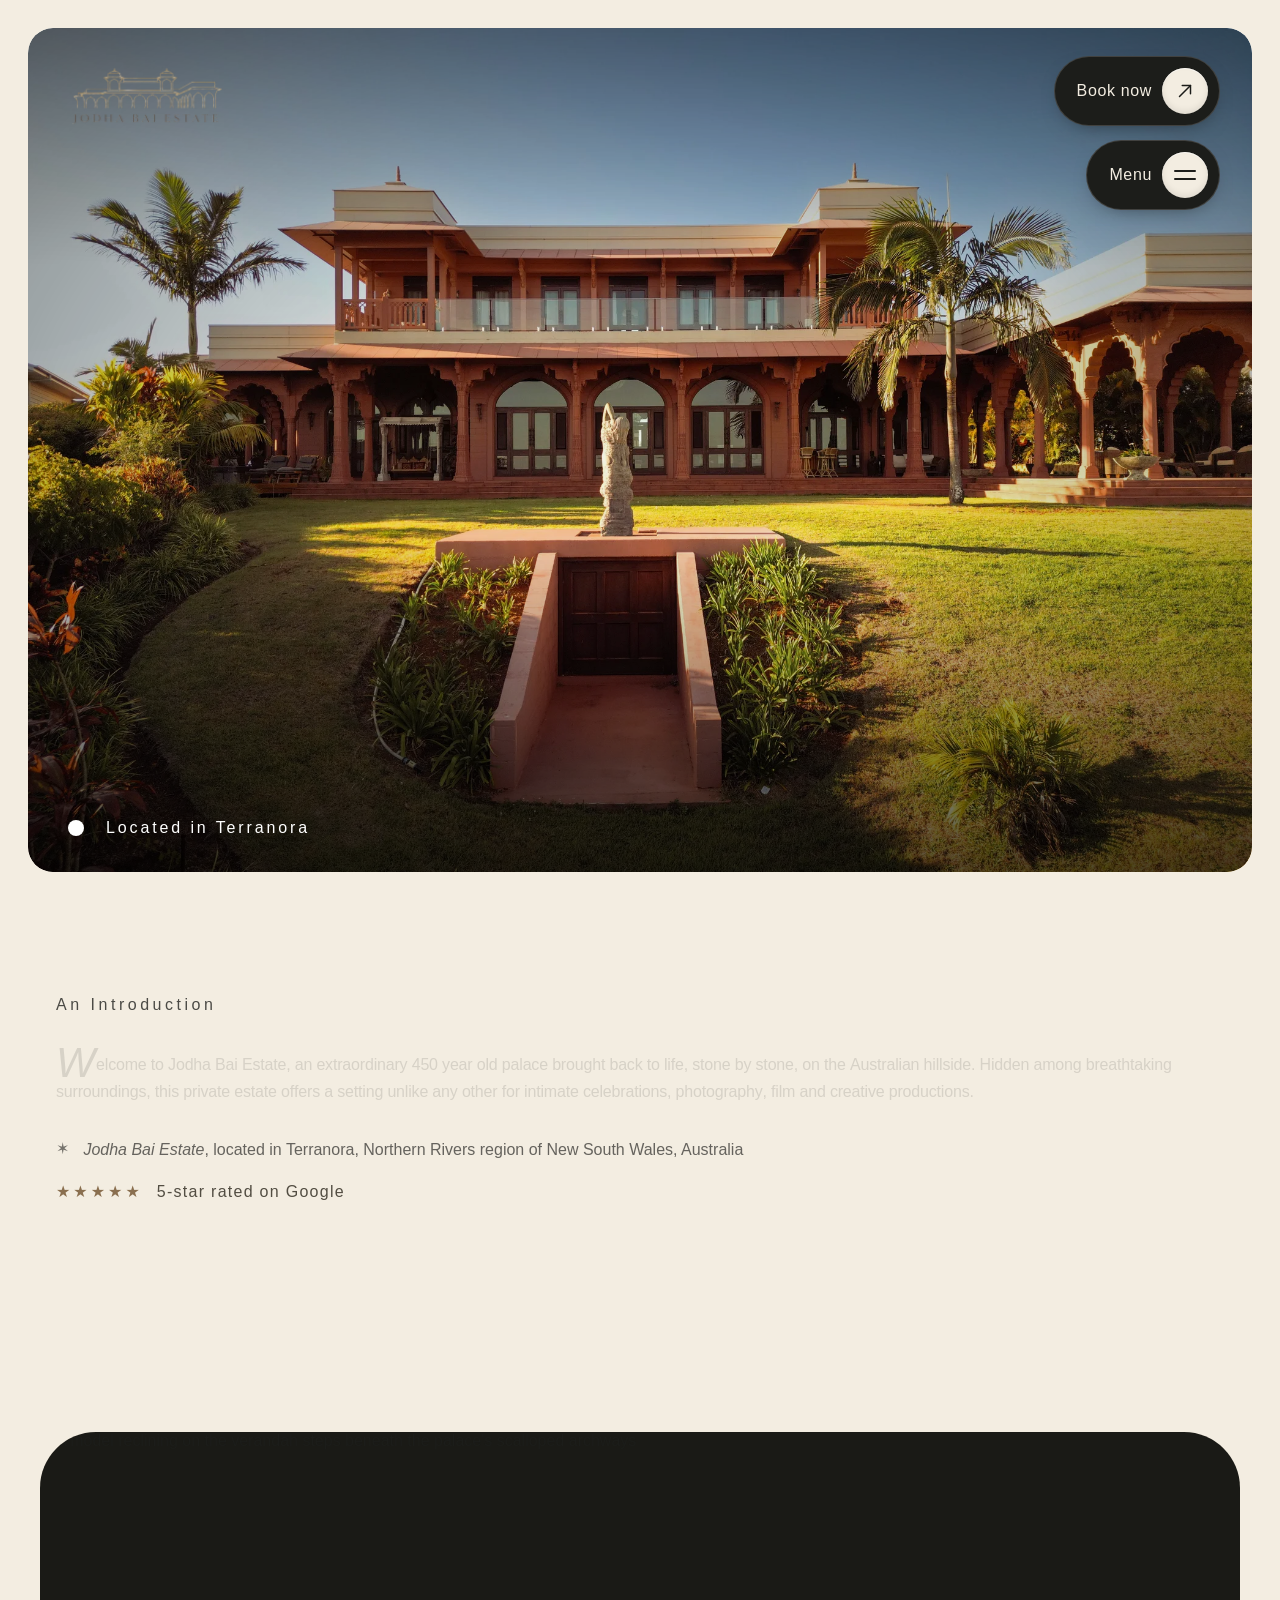
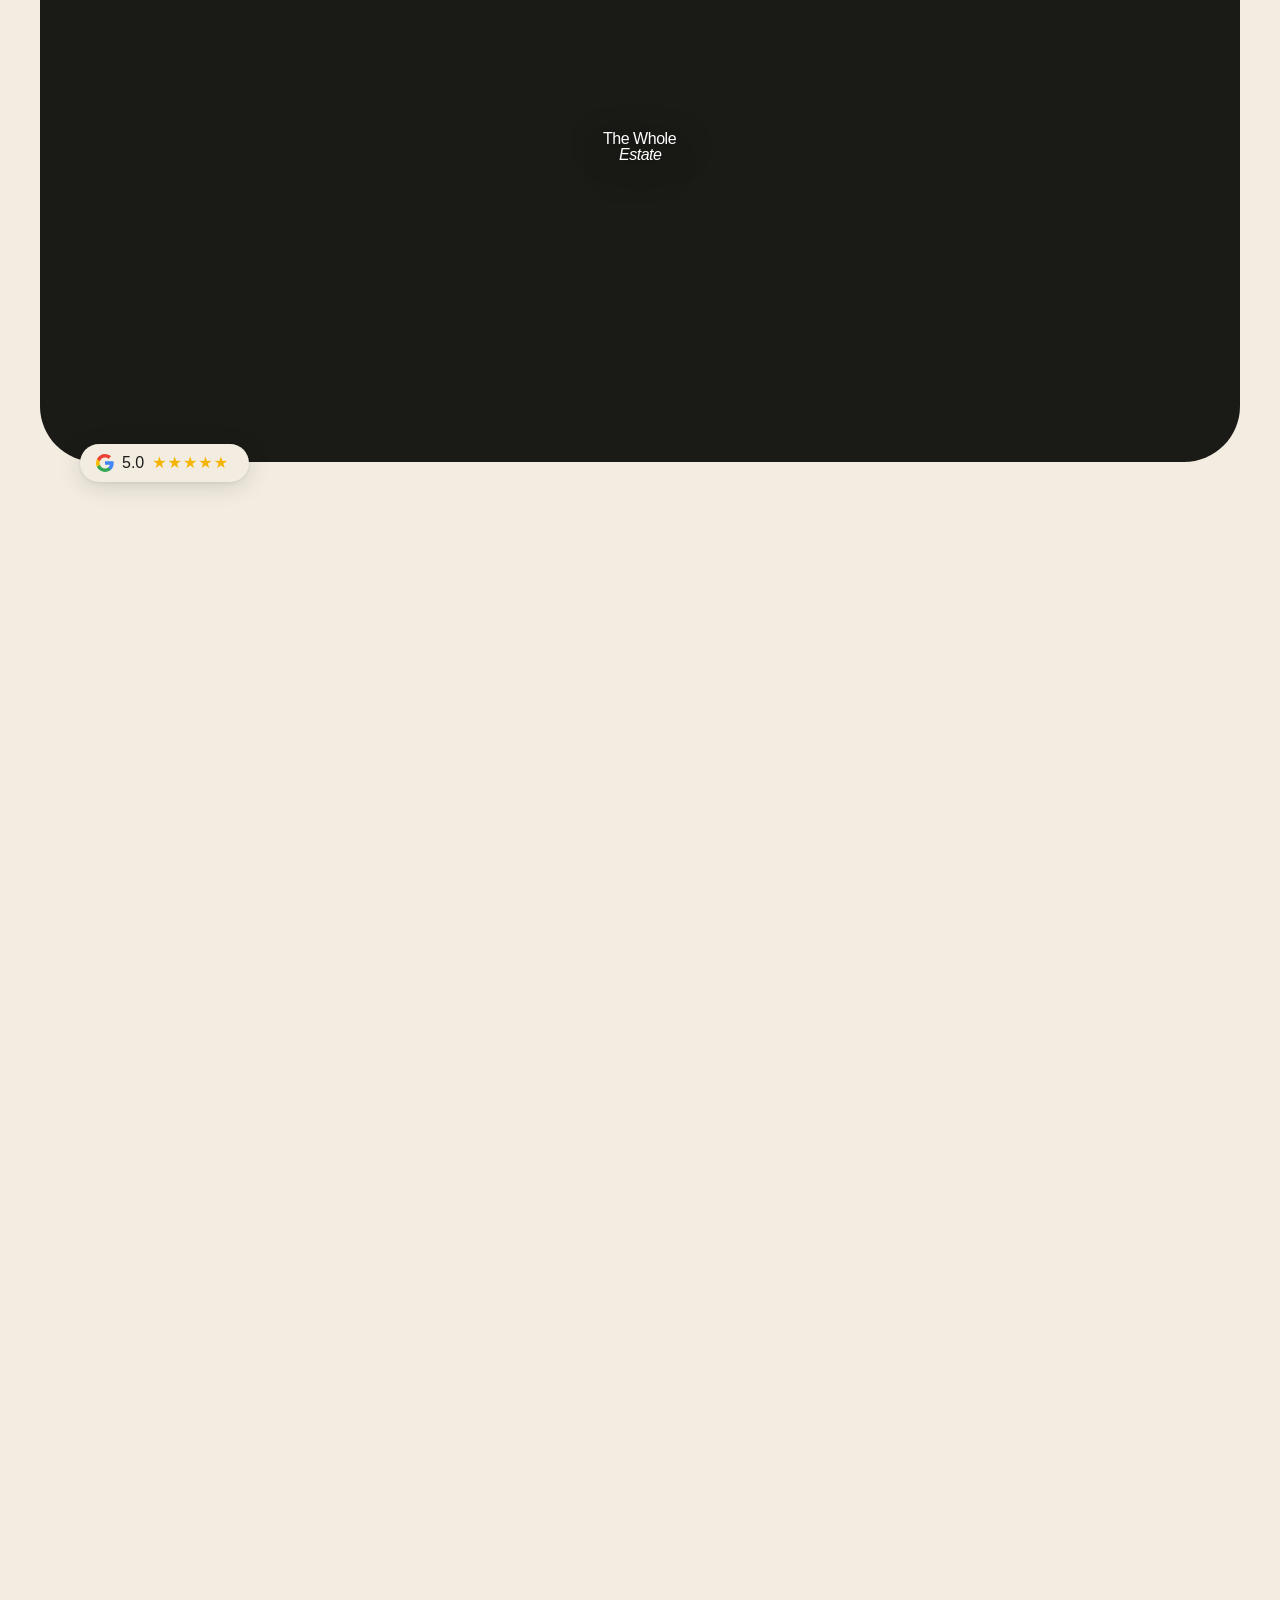
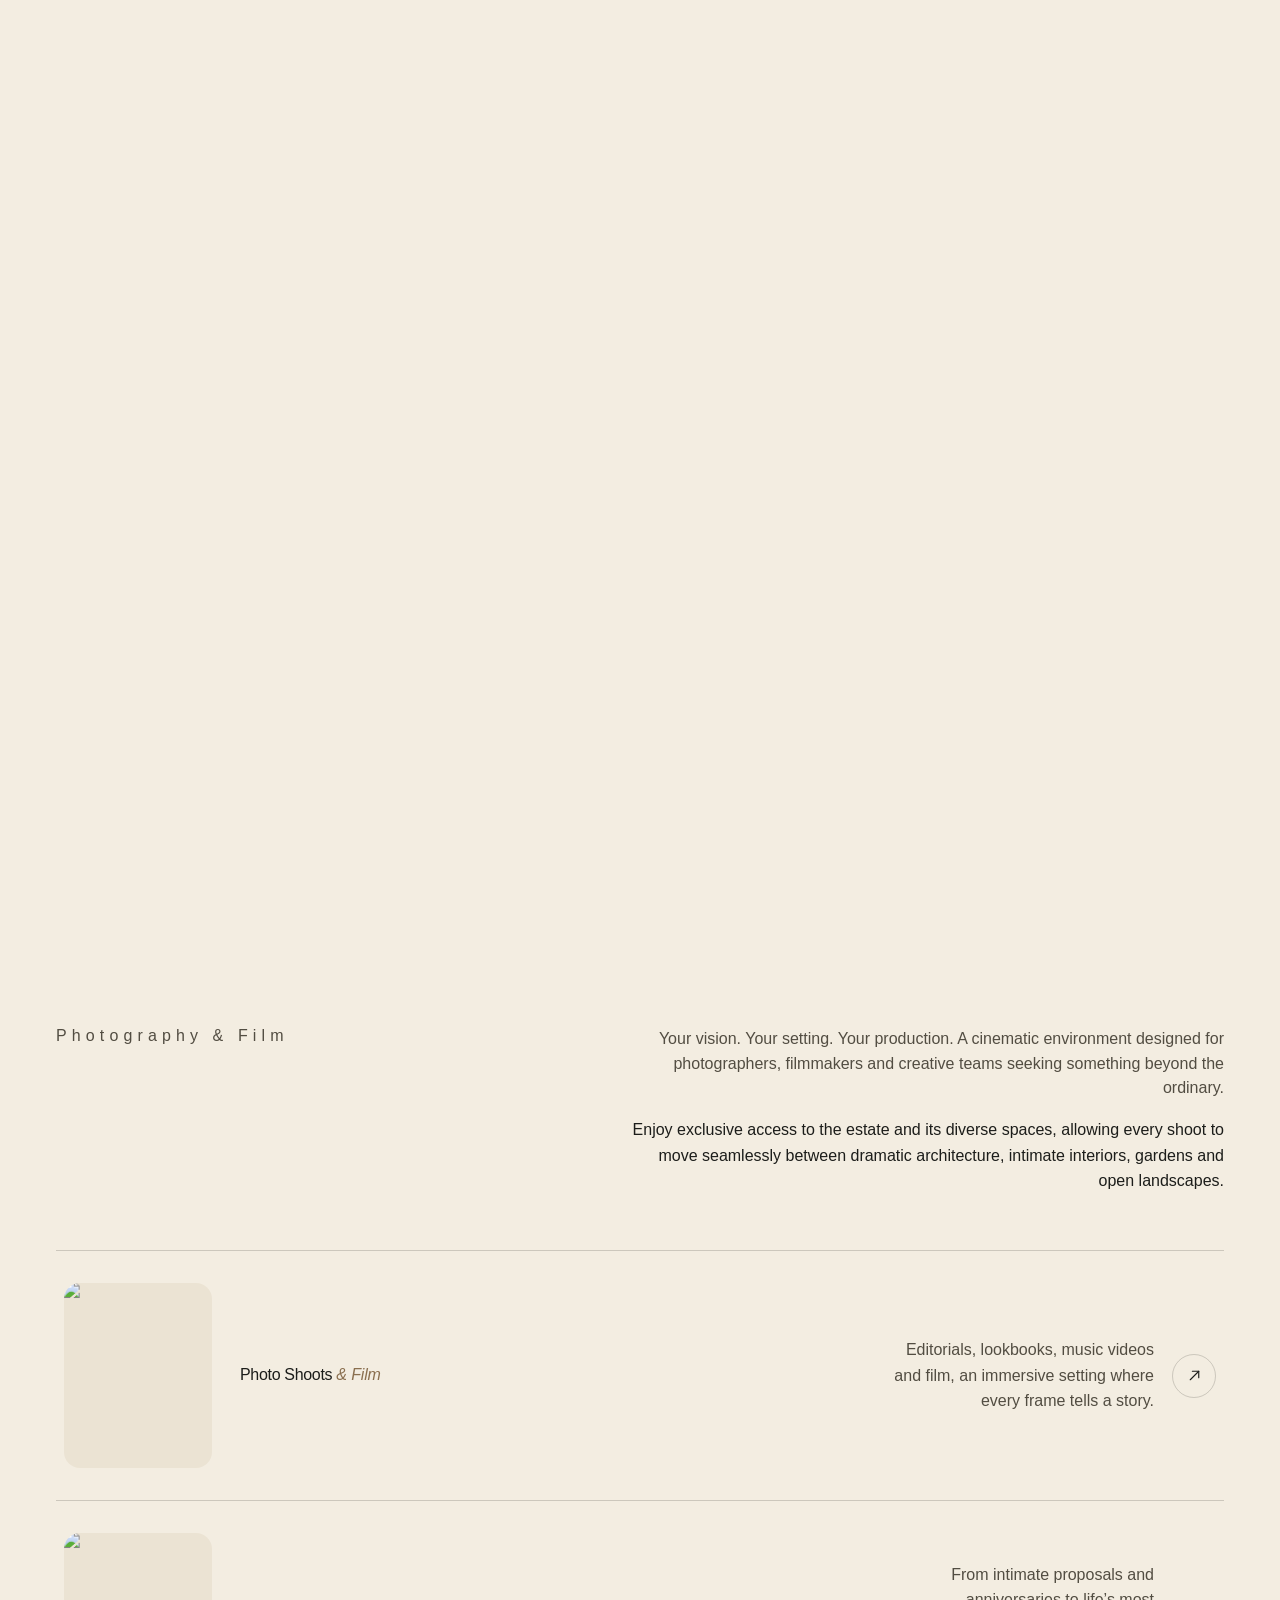
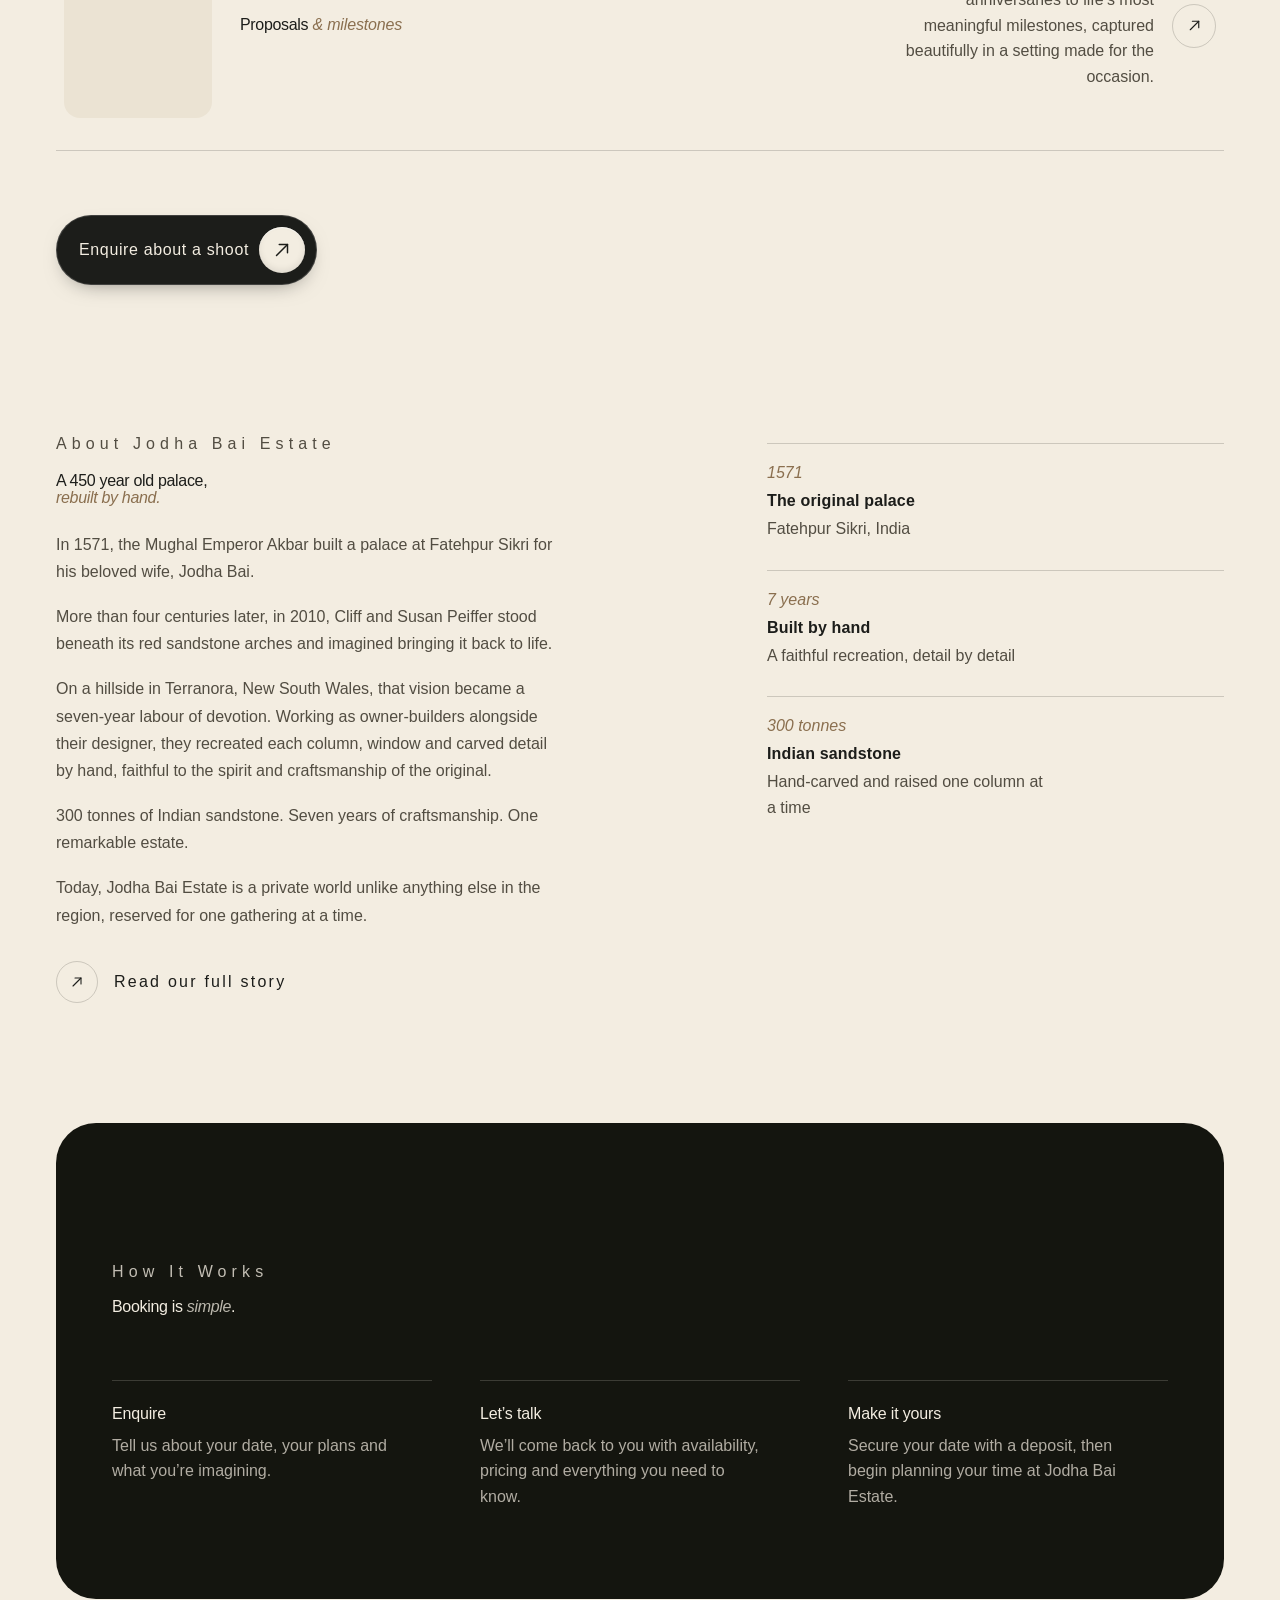
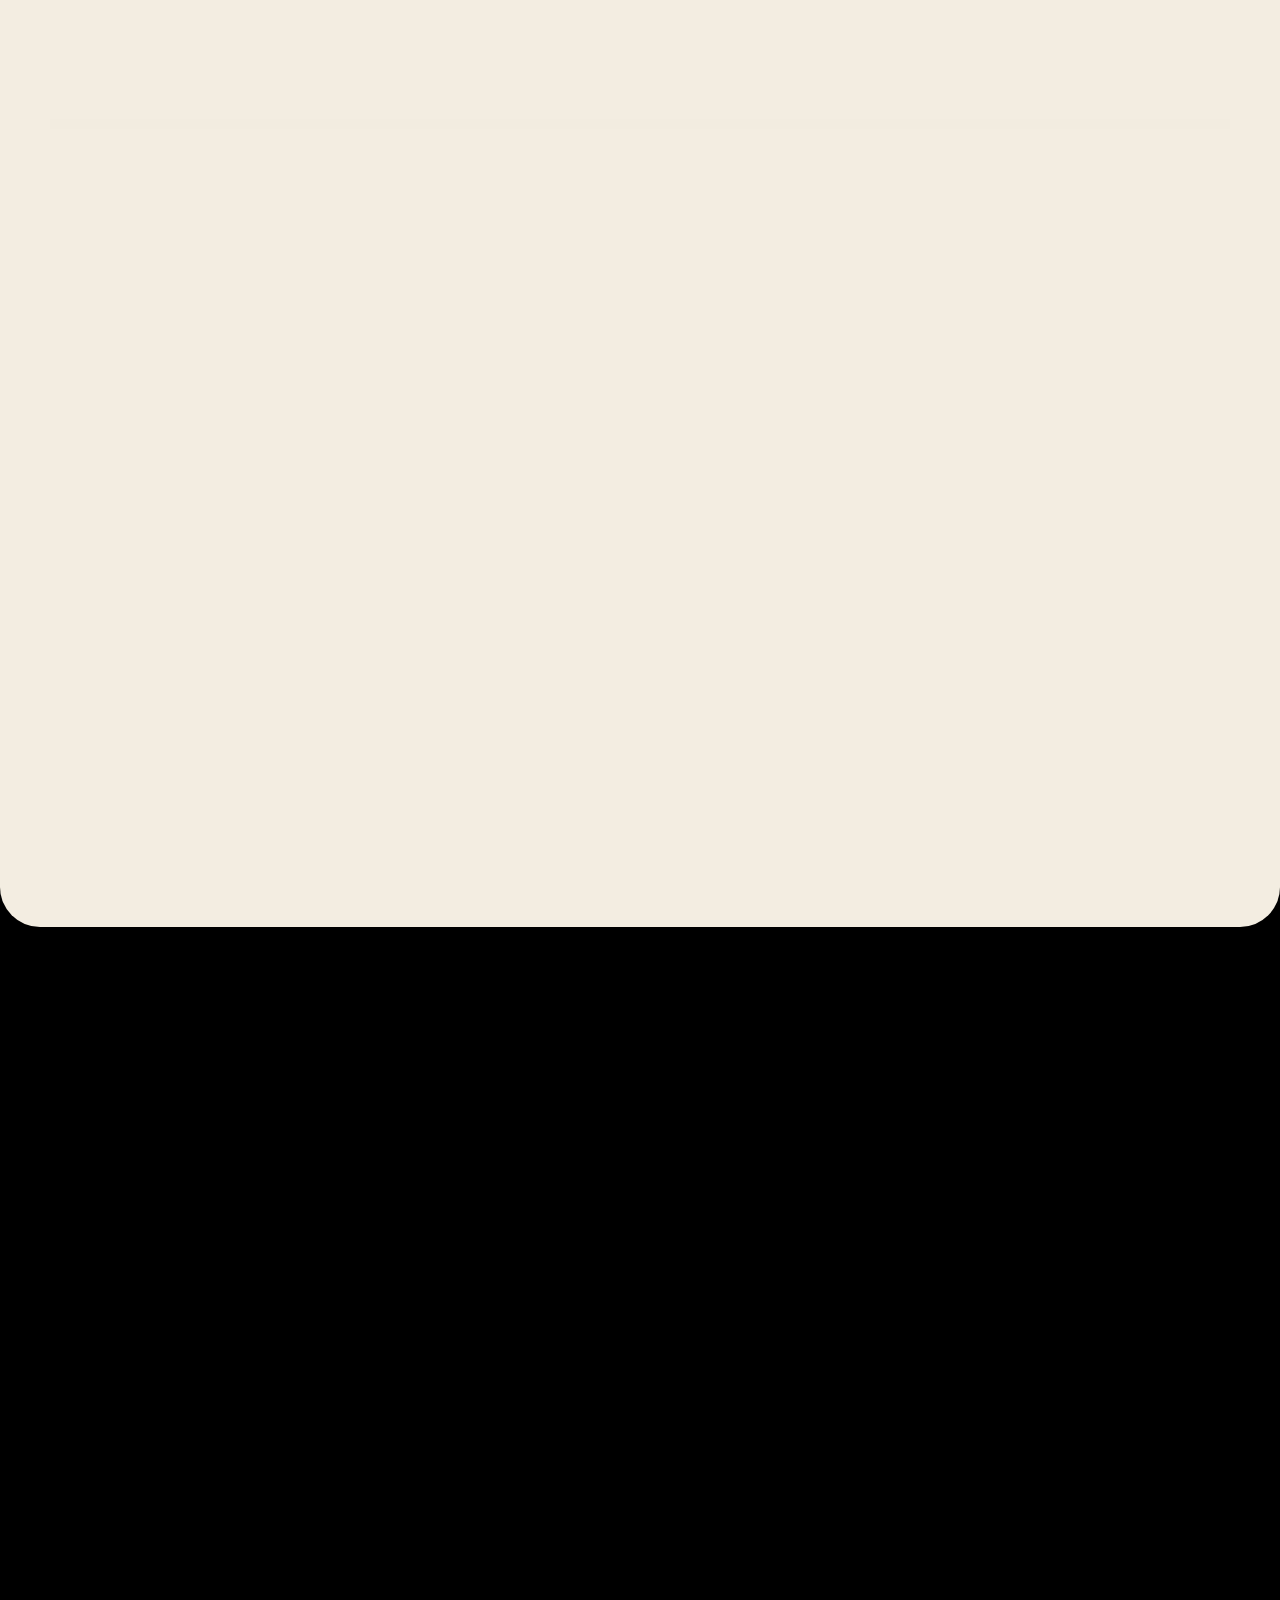
==== index.html @ eddfeace "Remove uppercase styling, narrow "title" to hero-only, remove all numbering and hero badges Four con" ====
<!DOCTYPE html>
<html lang="en-AU">
<head>
  <meta charset="UTF-8" />
  <meta name="viewport" content="width=device-width, initial-scale=1.0" />
  <meta name="description" content="Jodha Bai Estate: a private location for photography, film and creative content production in Terranora, NSW, at a 450 year old palace rebuilt by hand." />
  <meta name="theme-color" content="#f3ede1" />
  <link rel="canonical" href="https://jodhabaiestate.com/" />
  <link rel="icon" type="image/svg+xml" href="favicon.svg" />
  <meta property="og:type" content="website" />
  <meta property="og:site_name" content="Jodha Bai Estate" />
  <meta property="og:title" content="Jodha Bai Estate: A Private Palace, Terranora" />
  <meta property="og:description" content="Jodha Bai Estate: a private location for photography, film and creative content production in Terranora, NSW, at a 450 year old palace rebuilt by hand." />
  <meta property="og:url" content="https://jodhabaiestate.com/" />
  <meta property="og:image" content="https://jodhabaiestate.com/images/mainresidence/main-residence-facade.webp" />
  <meta property="og:locale" content="en_AU" />
  <meta property="og:image:alt" content="The Jodha Bai Estate palace residence in the Terranora hills" />
  <meta name="twitter:card" content="summary_large_image" />
  <meta name="twitter:title" content="Jodha Bai Estate: A Private Palace, Terranora" />
  <meta name="twitter:description" content="Jodha Bai Estate: a private location for photography, film and creative content production in Terranora, NSW, at a 450 year old palace rebuilt by hand." />
  <meta name="twitter:image" content="https://jodhabaiestate.com/images/mainresidence/main-residence-facade.webp" />
  <script type="application/ld+json">
  {
    "@context": "https://schema.org",
    "@type": "LocalBusiness",
    "@id": "https://jodhabaiestate.com/#business",
    "name": "Jodha Bai Estate",
    "description": "A private palace estate in the Terranora hills, available for photography, film and creative content production.",
    "url": "https://jodhabaiestate.com/",
    "email": "venue@jodhabaiestate.com",
    "telephone": "+61416598937",
    "image": "https://jodhabaiestate.com/images/mainresidence/main-residence-facade.webp",
    "priceRange": "$$$$",
    "address": {
      "@type": "PostalAddress",
      "addressLocality": "Terranora",
      "addressRegion": "NSW",
      "addressCountry": "AU"
    },
    "geo": {
      "@type": "GeoCoordinates",
      "latitude": -28.2398,
      "longitude": 153.51447
    },
    "sameAs": [
      "https://www.instagram.com/jodhabairetreat/",
      "https://www.facebook.com/JodhaBaiRetreat/"
    ]
  }
  </script>
  <title>Jodha Bai Estate: A Private Palace, Terranora</title>
  <link rel="stylesheet" href="includes/header.css" />
  <link rel="stylesheet" href="includes/base.css" />
  <link rel="stylesheet" href="index.css" />
  <link rel="stylesheet" href="includes/footer.css" />
</head>
<body>
  <!-- Splash loader — index.js removes this after ~3 s -->
  <div id="page-loader" aria-hidden="true">
    <div class="loader__inner">
      <span class="loader__mark" aria-hidden="true">&#10038;</span>
      <span class="loader__welcome">Welcome to</span>
      <img src="images/brand/logo-full.webp" srcset="images/brand/logo-full-640w.webp 640w, images/brand/logo-full-1000w.webp 1000w" sizes="460px" alt="Jodha Bai Estate" class="loader__name" fetchpriority="high" />
      <svg class="loader__flourish" viewBox="0 0 460 34" preserveAspectRatio="xMidYMid meet" aria-hidden="true">
        <path d="M 5 6 C 120 6 150 26 230 26 C 310 26 340 6 455 6" />
      </svg>
    </div>
  </div>

  <!-- Persistent top-left home link -->
  <div class="site-brand-h1">
    <a href="/" class="cta site-brand" aria-label="Jodha Bai Estate home">
      <img src="images/brand/logo-full.webp" srcset="images/brand/logo-full-640w.webp 640w, images/brand/logo-full-1000w.webp 1000w, images/brand/logo-full.webp 1512w" sizes="(max-width: 720px) 60px, 160px" alt="Jodha Bai Estate" class="site-brand__logo" />
    </a>
  </div>

  <!-- Fixed action buttons -->
  <div class="hero__actions">
    <a href="/pages/contact/" class="cta">
      <span class="cta__label">
        <span class="cta__text">Book now</span>
        <span class="cta__text" aria-hidden="true">Book now</span>
      </span>
      <span class="cta__icon cta__icon--arrow" aria-hidden="true">
        <svg viewBox="0 0 24 24" fill="none" stroke="currentColor" stroke-width="1.6" stroke-linecap="round" stroke-linejoin="round">
          <line x1="6" y1="18" x2="18" y2="6"/>
          <polyline points="9 6 18 6 18 15"/>
        </svg>
      </span>
    </a>
    <button type="button" class="cta menu-toggle" id="menuOpen" aria-controls="menuOverlay" aria-expanded="false">
      <span class="cta__label">
        <span class="cta__text">Menu</span>
        <span class="cta__text" aria-hidden="true">Menu</span>
      </span>
      <span class="cta__icon cta__icon--burger" aria-hidden="true">
        <span></span>
        <span></span>
      </span>
    </button>
  </div>

  <!-- Full-screen overlay menu -->
  <nav class="menu-overlay" id="menuOverlay" aria-hidden="true">
    <div class="menu-overlay__bar">
      <a href="/" class="brand brand--light">
        <img src="images/brand/logo-icon.webp" srcset="images/brand/logo-icon-240w.webp 240w, images/brand/logo-icon-480w.webp 480w, images/brand/logo-icon.webp 1424w" sizes="110px" alt="Jodha Bai Estate" class="brand__logo" />
      </a>
      <button type="button" class="btn btn-ghost btn-ghost--light menu-close" id="menuClose" aria-label="Close menu">
        <span class="dot dot--light"></span>
        <span>Close</span>
      </button>
    </div>

    <div class="menu-overlay__inner">
      <ol class="menu-list" role="list">
        <li><a href="/" class="menu-link"><span class="menu-text">Home</span></a></li>
        <li><a href="/pages/photography-film/" class="menu-link"><span class="menu-text">Photography, Film &amp; Creative Hire</span></a></li>
        <li><a href="/pages/photoshoots/" class="menu-link"><span class="menu-text">Photoshoots</span></a></li>
        <li><a href="/pages/ourlovestory/" class="menu-link"><span class="menu-text">Our Love Story</span></a></li>
        <li><a href="/pages/gallery/" class="menu-link"><span class="menu-text">Gallery</span></a></li>
        <li><a href="/pages/contact/" class="menu-link"><span class="menu-text">Contact</span></a></li>
      </ol>

      <div class="menu-foot">
        <div class="menu-foot__col">
          <span class="menu-foot__label">Find us</span>
          <p>Terranora, NSW, AU<br/>Open year round</p>
        </div>
        <div class="menu-foot__col">
          <span class="menu-foot__label">Follow</span>
          <p><a href="https://www.instagram.com/jodhabairetreat/?hl=en" target="_blank" rel="noopener noreferrer">Instagram</a><br/><a href="https://www.facebook.com/JodhaBaiRetreat/" target="_blank" rel="noopener noreferrer">Facebook</a></p>
        </div>
        <div class="menu-foot__col">
          <span class="menu-foot__label">Reach out</span>
          <p><a href="mailto:venue@jodhabaiestate.com">venue@jodhabaiestate.com</a><br/>0416 598 937</p>
        </div>
      </div>
    </div>
  </nav>

  <!-- Hero -->
  <section class="hero">
    <div class="hero__frame">
      <img src="images/hero/aerial-overview.webp" srcset="images/hero/aerial-overview-640w.webp 640w, images/hero/aerial-overview-1200w.webp 1200w, images/hero/aerial-overview.webp 2000w" sizes="100vw" alt="" class="hero__bg is-active" fetchpriority="high" decoding="async" />
      <img src="images/mainresidence/mainresidence5.webp" srcset="images/mainresidence/mainresidence5-640w.webp 640w, images/mainresidence/mainresidence5-1200w.webp 1200w, images/mainresidence/mainresidence5.webp 2000w" sizes="100vw" alt="" class="hero__bg" decoding="async" />
      <img src="images/mainresidence/mainresidence6.webp" srcset="images/mainresidence/mainresidence6-640w.webp 640w, images/mainresidence/mainresidence6-1200w.webp 1200w, images/mainresidence/mainresidence6.webp 2000w" sizes="100vw" alt="" class="hero__bg" decoding="async" />
      <img src="images/mainresidence/veranda-sunset-view.webp" srcset="images/mainresidence/veranda-sunset-view-640w.webp 640w, images/mainresidence/veranda-sunset-view-1200w.webp 1200w, images/mainresidence/veranda-sunset-view.webp 2000w" sizes="100vw" alt="" class="hero__bg" decoding="async" />
      <img src="images/mainresidence/mainresidence23.webp" srcset="images/mainresidence/mainresidence23-640w.webp 640w, images/mainresidence/mainresidence23-1200w.webp 1200w, images/mainresidence/mainresidence23.webp 2000w" sizes="100vw" alt="" class="hero__bg" decoding="async" />
      <div class="hero__darken" aria-hidden="true"></div>
      <div class="hero__vignette" aria-hidden="true"></div>

      <div class="hero__locale">
        <span class="hero__locale-dot"></span>
        Located in Terranora
      </div>

    </div>
  </section>

  <!-- Welcome — editorial intro with oversized initial and per-letter ink fill -->
  <section class="intro" id="intro">
    <div class="intro__inner">
      <header class="intro__meta">
        <span class="intro__tag">An Introduction</span>
      </header>
      <h1 class="intro__paragraph" id="introPara">Welcome to Jodha Bai Estate, an extraordinary 450 year old palace brought back to life, stone by stone, on the Australian hillside. Hidden among breathtaking surroundings, this private estate offers a setting unlike any other for intimate celebrations, photography, film and creative productions.</h1>
      <footer class="intro__sign">
        <span class="intro__sign-mark" aria-hidden="true">&#10038;</span>
        <span class="intro__sign-text"><em>Jodha Bai Estate</em>, located in Terranora, Northern Rivers region of New South Wales, Australia</span>
      </footer>
      <a href="https://www.google.com/search?q=Jodha+Bai+Estate+Terranora+reviews" target="_blank" rel="noopener noreferrer" class="intro__google">
        <span class="intro__google-stars" aria-hidden="true">&#9733;&#9733;&#9733;&#9733;&#9733;</span>
        <span class="intro__google-text">5-star rated on Google</span>
      </a>
    </div>
  </section>

    <!-- Zoom-out mosaic — starts as one full-frame image, then as the
       user scrolls, the section pins and the image zooms out to reveal a
       5x5 mosaic (one ring around the original centre). Fewer tiles than
       before so each photo opens up bigger once zoomed out. Once fully
       zoomed out the page resumes its normal vertical scroll. -->
  <section class="zoom-mosaic" id="zoomMosaic" aria-label="Property mosaic">
    <div class="zoom-mosaic__stage">
      <div class="zoom-mosaic__frame-wrap">
      <div class="zoom-mosaic__frame">
        <div class="zoom-mosaic__grid">
          <!-- Row 1 -->
          <figure class="zm-cell"><img loading="lazy" decoding="async" src="images/mainresidence/main-residence-facade.webp" srcset="images/mainresidence/main-residence-facade-640w.webp 640w, images/mainresidence/main-residence-facade-1200w.webp 1200w, images/mainresidence/main-residence-facade.webp 2000w" sizes="(max-width: 720px) 90vw, 1200px" alt="" /></figure>
          <figure class="zm-cell"><img loading="lazy" decoding="async" src="images/mainresidence/mainresidence2.webp" srcset="images/mainresidence/mainresidence2-640w.webp 640w, images/mainresidence/mainresidence2-1200w.webp 1200w, images/mainresidence/mainresidence2.webp 2000w" sizes="(max-width: 720px) 90vw, 1200px" alt="" /></figure>
          <figure class="zm-cell"><img loading="lazy" decoding="async" src="images/mainresidence/mainresidence3.webp" srcset="images/mainresidence/mainresidence3-640w.webp 640w, images/mainresidence/mainresidence3-1200w.webp 1200w, images/mainresidence/mainresidence3.webp 2000w" sizes="(max-width: 720px) 90vw, 1200px" alt="" /></figure>
          <figure class="zm-cell"><img loading="lazy" decoding="async" src="images/mainresidence/mainresidence4.webp" srcset="images/mainresidence/mainresidence4-640w.webp 640w, images/mainresidence/mainresidence4-1200w.webp 1200w, images/mainresidence/mainresidence4.webp 2000w" sizes="(max-width: 720px) 90vw, 1200px" alt="" /></figure>
          <figure class="zm-cell"><img loading="lazy" decoding="async" src="images/mainresidence/mainresidence5.webp" srcset="images/mainresidence/mainresidence5-640w.webp 640w, images/mainresidence/mainresidence5-1200w.webp 1200w, images/mainresidence/mainresidence5.webp 2000w" sizes="(max-width: 720px) 90vw, 1200px" alt="" /></figure>
          <!-- Row 2 -->
          <figure class="zm-cell"><img loading="lazy" decoding="async" src="images/mainresidence/mainresidence6.webp" srcset="images/mainresidence/mainresidence6-640w.webp 640w, images/mainresidence/mainresidence6-1200w.webp 1200w, images/mainresidence/mainresidence6.webp 2000w" sizes="(max-width: 720px) 90vw, 1200px" alt="" /></figure>
          <figure class="zm-cell"><img loading="lazy" decoding="async" src="images/mainresidence/mainresidence7.webp" srcset="images/mainresidence/mainresidence7-640w.webp 640w, images/mainresidence/mainresidence7-1200w.webp 1200w, images/mainresidence/mainresidence7.webp 2000w" sizes="(max-width: 720px) 90vw, 1200px" alt="" /></figure>
          <figure class="zm-cell"><img loading="lazy" decoding="async" src="images/mainresidence/mainresidence8.webp" srcset="images/mainresidence/mainresidence8-640w.webp 640w, images/mainresidence/mainresidence8-1200w.webp 1200w, images/mainresidence/mainresidence8.webp 2000w" sizes="(max-width: 720px) 90vw, 1200px" alt="" /></figure>
          <figure class="zm-cell"><img loading="lazy" decoding="async" src="images/mainresidence/mainresidence9.webp" srcset="images/mainresidence/mainresidence9-640w.webp 640w, images/mainresidence/mainresidence9-1200w.webp 1200w, images/mainresidence/mainresidence9.webp 2000w" sizes="(max-width: 720px) 90vw, 1200px" alt="" /></figure>
          <figure class="zm-cell"><img loading="lazy" decoding="async" src="images/mainresidence/mainresidence10.webp" srcset="images/mainresidence/mainresidence10-640w.webp 640w, images/mainresidence/mainresidence10-1200w.webp 1200w, images/mainresidence/mainresidence10.webp 2000w" sizes="(max-width: 720px) 90vw, 1200px" alt="" /></figure>
          <!-- Row 3 — centre row -->
          <figure class="zm-cell"><img loading="lazy" decoding="async" src="images/mainresidence/mainresidence11.webp" srcset="images/mainresidence/mainresidence11-640w.webp 640w, images/mainresidence/mainresidence11-1200w.webp 1200w, images/mainresidence/mainresidence11.webp 2000w" sizes="(max-width: 720px) 90vw, 1200px" alt="" /></figure>
          <figure class="zm-cell"><img loading="lazy" decoding="async" src="images/mainresidence/veranda-sunset-view.webp" srcset="images/mainresidence/veranda-sunset-view-640w.webp 640w, images/mainresidence/veranda-sunset-view-1200w.webp 1200w, images/mainresidence/veranda-sunset-view.webp 2000w" sizes="(max-width: 720px) 90vw, 1200px" alt="" /></figure>
          <figure class="zm-cell zm-cell--center"><img loading="lazy" decoding="async" src="images/mainresidence/mainresidence24.webp" srcset="images/mainresidence/mainresidence24-640w.webp 640w, images/mainresidence/mainresidence24-1200w.webp 1200w, images/mainresidence/mainresidence24.webp 2000w" sizes="(max-width: 720px) 90vw, 1200px" alt="A model reclining on the verandah steps beneath the palace's scalloped archways" /></figure>
          <figure class="zm-cell"><img loading="lazy" decoding="async" src="images/mainresidence/mainresidence13.webp" srcset="images/mainresidence/mainresidence13-640w.webp 640w, images/mainresidence/mainresidence13-1200w.webp 1200w, images/mainresidence/mainresidence13.webp 2000w" sizes="(max-width: 720px) 90vw, 1200px" alt="" /></figure>
          <figure class="zm-cell"><img loading="lazy" decoding="async" src="images/mainresidence/veranda-archways-coastline.webp" srcset="images/mainresidence/veranda-archways-coastline-640w.webp 640w, images/mainresidence/veranda-archways-coastline-1200w.webp 1200w, images/mainresidence/veranda-archways-coastline.webp 2000w" sizes="(max-width: 720px) 90vw, 1200px" alt="" /></figure>
          <!-- Row 4 -->
          <figure class="zm-cell"><img loading="lazy" decoding="async" src="images/mainresidence/mainresidence15.webp" srcset="images/mainresidence/mainresidence15-640w.webp 640w, images/mainresidence/mainresidence15-1200w.webp 1200w, images/mainresidence/mainresidence15.webp 2000w" sizes="(max-width: 720px) 90vw, 1200px" alt="" /></figure>
          <figure class="zm-cell"><img loading="lazy" decoding="async" src="images/mainresidence/mainresidence16.webp" srcset="images/mainresidence/mainresidence16-640w.webp 640w, images/mainresidence/mainresidence16-1200w.webp 1200w, images/mainresidence/mainresidence16.webp 2000w" sizes="(max-width: 720px) 90vw, 1200px" alt="" /></figure>
          <figure class="zm-cell"><img loading="lazy" decoding="async" src="images/mainresidence/mainresidence17.webp" srcset="images/mainresidence/mainresidence17-640w.webp 640w, images/mainresidence/mainresidence17-1200w.webp 1200w, images/mainresidence/mainresidence17.webp 2000w" sizes="(max-width: 720px) 90vw, 1200px" alt="" /></figure>
          <figure class="zm-cell"><img loading="lazy" decoding="async" src="images/mainresidence/mainresidence18.webp" srcset="images/mainresidence/mainresidence18-640w.webp 640w, images/mainresidence/mainresidence18-1200w.webp 1200w, images/mainresidence/mainresidence18.webp 1334w" sizes="(max-width: 720px) 90vw, 1200px" alt="" /></figure>
          <figure class="zm-cell"><img loading="lazy" decoding="async" src="images/mainresidence/mainresidence19.webp" srcset="images/mainresidence/mainresidence19-640w.webp 640w, images/mainresidence/mainresidence19-1200w.webp 1200w, images/mainresidence/mainresidence19.webp 1334w" sizes="(max-width: 720px) 90vw, 1200px" alt="" /></figure>
          <!-- Row 5 -->
          <figure class="zm-cell"><img loading="lazy" decoding="async" src="images/mainresidence/mainresidence20.webp" srcset="images/mainresidence/mainresidence20-640w.webp 640w, images/mainresidence/mainresidence20-1200w.webp 1200w, images/mainresidence/mainresidence20.webp 2000w" sizes="(max-width: 720px) 90vw, 1200px" alt="" /></figure>
          <figure class="zm-cell"><img loading="lazy" decoding="async" src="images/mainresidence/mainresidence21.webp" srcset="images/mainresidence/mainresidence21-640w.webp 640w, images/mainresidence/mainresidence21-1200w.webp 1200w, images/mainresidence/mainresidence21.webp 2000w" sizes="(max-width: 720px) 90vw, 1200px" alt="" /></figure>
          <figure class="zm-cell"><img loading="lazy" decoding="async" src="images/mainresidence/mainresidence22.webp" srcset="images/mainresidence/mainresidence22-640w.webp 640w, images/mainresidence/mainresidence22-1200w.webp 1200w, images/mainresidence/mainresidence22.webp 2000w" sizes="(max-width: 720px) 90vw, 1200px" alt="" /></figure>
          <figure class="zm-cell"><img loading="lazy" decoding="async" src="images/mainresidence/mainresidence23.webp" srcset="images/mainresidence/mainresidence23-640w.webp 640w, images/mainresidence/mainresidence23-1200w.webp 1200w, images/mainresidence/mainresidence23.webp 2000w" sizes="(max-width: 720px) 90vw, 1200px" alt="" /></figure>
          <figure class="zm-cell"><img loading="lazy" decoding="async" src="images/mainresidence/mainresidence25.webp" srcset="images/mainresidence/mainresidence25-640w.webp 640w, images/mainresidence/mainresidence25-1200w.webp 1200w, images/mainresidence/mainresidence25.webp 1898w" sizes="(max-width: 720px) 90vw, 1200px" alt="" /></figure>
        </div>

        <h2 class="zoom-mosaic__text" aria-label="The Whole Estate">
          <span class="zoom-mosaic__line zoom-mosaic__line--1">The Whole</span>
          <span class="zoom-mosaic__line zoom-mosaic__line--2">Estate</span>
        </h2>
      </div>

      <!-- Google reviews badge — half overhanging the frame's bottom-left -->
      <a
        href="https://www.google.com/travel/search?q=jodha%20bai%20retreat&g2lb=4965990%2C72471280%2C72560029%2C72573224%2C72647020%2C72686036%2C72803964%2C72882230%2C73064764%2C121738282%2C121762713&hl=en-AU&gl=au&cs=1&ssta=1&ts=CAEaRwopEicyJTB4NmI5MGZlYzE5NzFkOWY0NzoweDhhZjIyYTIzZGE0MTM2M2MSGhIUCgcI6g8QBxgOEgcI6g8QBxgPGAEyAhAA&qs=CAEyFENnc0l2T3lFMHIzRWl2bUtBUkFCOAJCCQk8NkHaIyryikIJCTw2QdojKvKK&ap=ugEHcmV2aWV3cw&ictx=111&ved=0CAAQ5JsGahcKEwiYs_O11NGVAxUAAAAAHQAAAAAQDQ"
        target="_blank"
        rel="noopener noreferrer"
        class="zoom-mosaic__badge"
        aria-label="Read our 5 star reviews on Google (opens in a new tab)"
      >
        <svg class="zoom-mosaic__badge-g" viewBox="0 0 18 18" aria-hidden="true">
          <path fill="#4285F4" d="M17.64 9.2c0-.637-.057-1.251-.164-1.84H9v3.481h4.844c-.209 1.125-.843 2.078-1.796 2.717v2.258h2.908c1.702-1.567 2.684-3.874 2.684-6.615z"/>
          <path fill="#34A853" d="M9 18c2.43 0 4.467-.806 5.956-2.18l-2.908-2.259c-.806.54-1.837.86-3.048.86-2.344 0-4.328-1.584-5.036-3.711H.957v2.332C2.438 15.983 5.482 18 9 18z"/>
          <path fill="#FBBC05" d="M3.964 10.71c-.18-.54-.282-1.117-.282-1.71s.102-1.17.282-1.71V4.958H.957C.347 6.173 0 7.548 0 9s.348 2.827.957 4.042l3.007-2.332z"/>
          <path fill="#EA4335" d="M9 3.58c1.321 0 2.508.454 3.44 1.345l2.582-2.58C13.463.891 11.426 0 9 0 5.482 0 2.438 2.017.957 4.958L3.964 7.29C4.672 5.163 6.656 3.58 9 3.58z"/>
        </svg>
        <span class="zoom-mosaic__badge-rating">5.0</span>
        <span class="zoom-mosaic__badge-stars" aria-hidden="true">★★★★★</span>
      </a>

      </div><!-- /frame-wrap -->
    </div>
  </section>

  <!-- The Occasions — editorial ledger of the three ways to take the
       estate. Cream, hairline rules, oversized serif rows; hovering a
       row floats a corner-marked photo that trails the cursor
       (index.js). On mobile each row carries an inline image strip. -->
  <section class="occasions" id="occasions" data-footer-trigger>
    <div class="occasions__inner">
      <header class="occasions__head">
        <span class="occasions__tag">Photography &amp; Film</span>
        <div class="occasions__copy">
          <p class="occasions__lede">Your vision. Your setting. Your production. A cinematic environment designed for photographers, filmmakers and creative teams seeking something beyond the ordinary.</p>
          <p class="occasions__explainer">Enjoy exclusive access to the estate and its diverse spaces, allowing every shoot to move seamlessly between dramatic architecture, intimate interiors, gardens and open landscapes.</p>
        </div>
      </header>

      <div class="occasions__list" id="occasionsList">
        <a class="occasion" href="/pages/photoshoots/" data-label="Photoshoots">
          <span class="occasion__thumb" aria-hidden="true"><img src="images/mainresidence/mainresidence6.webp" srcset="images/mainresidence/mainresidence6-640w.webp 640w, images/mainresidence/mainresidence6-1200w.webp 1200w, images/mainresidence/mainresidence6.webp 2000w" sizes="100vw" alt="" loading="lazy" decoding="async" /></span>
          <span class="occasion__title">Photo Shoots <em>&amp; Film</em></span>
          <span class="occasion__side">
            <span class="occasion__desc">Editorials, lookbooks, music videos and film, an immersive setting where every frame tells a story.</span>
            <span class="occasion__arrow" aria-hidden="true">
              <svg viewBox="0 0 24 24" fill="none" stroke="currentColor" stroke-width="1.6" stroke-linecap="round" stroke-linejoin="round">
                <line x1="6" y1="18" x2="18" y2="6"/>
                <polyline points="9 6 18 6 18 15"/>
              </svg>
            </span>
          </span>
        </a>

        <a class="occasion" href="/pages/photography-film/#proposal-photography" data-label="Proposals">
          <span class="occasion__thumb" aria-hidden="true"><img src="images/mainresidence/mainresidence7.webp" srcset="images/mainresidence/mainresidence7-640w.webp 640w, images/mainresidence/mainresidence7-1200w.webp 1200w, images/mainresidence/mainresidence7.webp 2000w" sizes="100vw" alt="" loading="lazy" decoding="async" style="object-position: left center;" /></span>
          <span class="occasion__title">Proposals <em>&amp; milestones</em></span>
          <span class="occasion__side">
            <span class="occasion__desc">From intimate proposals and anniversaries to life&rsquo;s most meaningful milestones, captured beautifully in a setting made for the occasion.</span>
            <span class="occasion__arrow" aria-hidden="true">
              <svg viewBox="0 0 24 24" fill="none" stroke="currentColor" stroke-width="1.6" stroke-linecap="round" stroke-linejoin="round">
                <line x1="6" y1="18" x2="18" y2="6"/>
                <polyline points="9 6 18 6 18 15"/>
              </svg>
            </span>
          </span>
        </a>
      </div>

      <div class="occasions__cta">
        <a href="/pages/photography-film/" class="cta">
          <span class="cta__label">
            <span class="cta__text">Enquire about a shoot</span>
            <span class="cta__text" aria-hidden="true">Enquire about a shoot</span>
          </span>
          <span class="cta__icon cta__icon--arrow" aria-hidden="true">
            <svg viewBox="0 0 24 24" fill="none" stroke="currentColor" stroke-width="1.6" stroke-linecap="round" stroke-linejoin="round">
              <line x1="6" y1="18" x2="18" y2="6"/>
              <polyline points="9 6 18 6 18 15"/>
            </svg>
          </span>
        </a>
      </div>
    </div>

    <!-- Cursor-trailing label (desktop only, driven by index.js) -->
    <div class="occasion-label" id="occasionLabel" aria-hidden="true">
      <span class="occasion-label__dot"></span>
      <span class="occasion-label__text" id="occasionLabelText"></span>
    </div>
  </section>

  <!-- About Jodha Bai Estate — replaces the old three-residences
       accommodation section now the estate no longer offers stays.
       Draws directly on the Our Love Story chapters (Fatehpur Sikri
       origin, the seven year build) rather than inventing new claims. -->
  <section class="about-estate" id="about">
    <div class="about-estate__inner">
      <div class="about-estate__copy" data-reveal>
        <span class="about-estate__tag">About Jodha Bai Estate</span>
        <h2 class="about-estate__title">A 450 year old palace,<br /><em>rebuilt by hand.</em></h2>
        <p class="about-estate__lede">In 1571, the Mughal Emperor Akbar built a palace at Fatehpur Sikri for his beloved wife, Jodha Bai.</p>
        <p class="about-estate__lede">More than four centuries later, in 2010, Cliff and Susan Peiffer stood beneath its red sandstone arches and imagined bringing it back to life.</p>
        <p class="about-estate__lede">On a hillside in Terranora, New South Wales, that vision became a seven-year labour of devotion. Working as owner-builders alongside their designer, they recreated each column, window and carved detail by hand, faithful to the spirit and craftsmanship of the original.</p>
        <p class="about-estate__lede">300 tonnes of Indian sandstone. Seven years of craftsmanship. One remarkable estate.</p>
        <p class="about-estate__lede">Today, Jodha Bai Estate is a private world unlike anything else in the region, reserved for one gathering at a time.</p>
        <a href="/pages/ourlovestory/" class="about-estate__link">
          <span class="about-estate__link-arrow" aria-hidden="true">
            <svg viewBox="0 0 24 24" fill="none" stroke="currentColor" stroke-width="1.6" stroke-linecap="round" stroke-linejoin="round"><line x1="6" y1="18" x2="18" y2="6"/><polyline points="9 6 18 6 18 15"/></svg>
          </span>
          <span>Read our full story</span>
        </a>
      </div>

      <div class="about-estate__facts" data-reveal>
        <div class="about-estate__fact">
          <span class="about-estate__fact-num">1571</span>
          <span class="about-estate__fact-title">The original palace</span>
          <span class="about-estate__fact-label">Fatehpur Sikri, India</span>
        </div>
        <div class="about-estate__fact">
          <span class="about-estate__fact-num">7 years</span>
          <span class="about-estate__fact-title">Built by hand</span>
          <span class="about-estate__fact-label">A faithful recreation, detail by detail</span>
        </div>
        <div class="about-estate__fact">
          <span class="about-estate__fact-num">300 tonnes</span>
          <span class="about-estate__fact-title">Indian sandstone</span>
          <span class="about-estate__fact-label">Hand-carved and raised one column at a time</span>
        </div>
      </div>
    </div>
  </section>

  <!-- How It Works — three-step explainer for the booking process. -->
  <section class="how-it-works">
    <div class="how-it-works__inner">
      <header class="how-it-works__head">
        <span class="how-it-works__tag">How It Works</span>
        <h2 class="how-it-works__title">Booking is <em>simple</em>.</h2>
      </header>
      <div class="how-it-works__grid">
        <div class="how-it-works__step">
          <h3 class="how-it-works__step-title">Enquire</h3>
          <p class="how-it-works__step-desc">Tell us about your date, your plans and what you&rsquo;re imagining.</p>
        </div>
        <div class="how-it-works__step">
          <h3 class="how-it-works__step-title">Let&rsquo;s talk</h3>
          <p class="how-it-works__step-desc">We&rsquo;ll come back to you with availability, pricing and everything you need to know.</p>
        </div>
        <div class="how-it-works__step">
          <h3 class="how-it-works__step-title">Make it yours</h3>
          <p class="how-it-works__step-desc">Secure your date with a deposit, then begin planning your time at Jodha Bai Estate.</p>
        </div>
      </div>
    </div>
  </section>

    <!-- Gallery — three connected photos. Hover one and it expands to
       take ~2/3 of the row. Each photo carries four corner marks. -->
  <section class="gallery" id="gallery">
    <div class="gallery__inner">
      <figure class="gallery__frame gallery__frame--a">
        <img src="images/mainresidence/mainresidence21.webp" srcset="images/mainresidence/mainresidence21-640w.webp 640w, images/mainresidence/mainresidence21-1200w.webp 1200w, images/mainresidence/mainresidence21.webp 2000w" sizes="(max-width: 720px) 100vw, 50vw" alt="The Estate at Jodha Bai" loading="lazy" decoding="async" />
        <span class="gallery__label">The Estate</span>
      </figure>
      <figure class="gallery__frame gallery__frame--b">
        <img src="images/mainresidence/mainresidence5.webp" srcset="images/mainresidence/mainresidence5-640w.webp 640w, images/mainresidence/mainresidence5-1200w.webp 1200w, images/mainresidence/mainresidence5.webp 2000w" sizes="(max-width: 720px) 100vw, 50vw" alt="Photoshoots & Film" loading="lazy" decoding="async" />
        <span class="gallery__label">Photoshoots &amp; Film</span>
      </figure>
      <figure class="gallery__frame gallery__frame--c">
        <img src="images/mainresidence/mainresidence7.webp" srcset="images/mainresidence/mainresidence7-640w.webp 640w, images/mainresidence/mainresidence7-1200w.webp 1200w, images/mainresidence/mainresidence7.webp 2000w" sizes="(max-width: 720px) 100vw, 50vw" alt="Proposals & Milestones" loading="lazy" decoding="async" />
        <span class="gallery__label">Proposals &amp; Milestones</span>
      </figure>
    </div>
  </section>

  <!-- Footer -->
  <div class="footer-runway" aria-hidden="true"></div>

  <footer class="site-footer" id="siteFooter">
    <div class="site-footer__inner">
      <div class="site-footer__top">
        <span class="site-footer__locale">Terranora, AU</span>
        <span class="site-footer__year">&copy; 2026</span>
      </div>

      <div class="site-footer__cols">
        <div class="footer-col footer-col--lede">
          <span class="footer-col__title">The Estate</span>
          <p class="footer-col__lede">An exclusive private estate in the Terranora highlands, available for photography, film and creative content production.</p>
        </div>

        <div class="footer-col">
          <span class="footer-col__title">Discover</span>
          <ul class="footer-col__list" role="list">
            <li><a href="/pages/photography-film/">Photography, Film &amp; Creative Hire</a></li>
            <li><a href="/pages/photoshoots/">Photoshoots</a></li>
            <li><a href="/pages/ourlovestory/">Our Love Story</a></li>
            <li><a href="/pages/gallery/">Gallery</a></li>
            <li><a href="/#about">About the Estate</a></li>
          </ul>
        </div>

        <div class="footer-col">
          <span class="footer-col__title">Reach out</span>
          <ul class="footer-col__list" role="list">
            <li><a href="mailto:venue@jodhabaiestate.com">venue@jodhabaiestate.com</a></li>
            <li><a href="tel:0416598937">0416 598 937</a></li>
            <li>Terranora, NSW, AU</li>
            <li><a href="/pages/contact/">Contact us</a></li>
          </ul>
          <ul class="footer-social" role="list" aria-label="Social media">
            <li>
              <a href="https://www.instagram.com/jodhabairetreat/?hl=en" target="_blank" rel="noopener noreferrer" aria-label="Instagram" class="footer-social__link">
                <svg viewBox="0 0 24 24" fill="none" stroke="currentColor" stroke-width="1.4" stroke-linecap="round" stroke-linejoin="round" aria-hidden="true">
                  <rect x="3" y="3" width="18" height="18" rx="5" ry="5"/>
                  <circle cx="12" cy="12" r="4"/>
                  <circle cx="17.4" cy="6.6" r="0.6" fill="currentColor"/>
                </svg>
              </a>
            </li>
            <li>
              <a href="https://www.facebook.com/JodhaBaiRetreat/" target="_blank" rel="noopener noreferrer" aria-label="Facebook" class="footer-social__link">
                <svg viewBox="0 0 24 24" fill="none" stroke="currentColor" stroke-width="1.4" stroke-linecap="round" stroke-linejoin="round" aria-hidden="true">
                  <path d="M14 4h-2.5A3.5 3.5 0 0 0 8 7.5V11H5.5v3H8v7h3v-7h2.5l.5-3H11V8a1 1 0 0 1 1-1h2V4z"/>
                </svg>
              </a>
            </li>
          </ul>
        </div>

        <div class="footer-col footer-col--accreditation">
          <div class="site-footer__accreditation">
            <img src="images/brand/atic-accredited.png" srcset="images/brand/atic-accredited.png 1x, images/brand/atic-accredited@2x.png 2x" alt="Quality Tourism Accredited Business" loading="lazy" decoding="async" />
            <img src="images/brand/atic-5star.png" srcset="images/brand/atic-5star.png 1x, images/brand/atic-5star@2x.png 2x" alt="Quality Tourism 5-Star Accredited Accommodation" loading="lazy" decoding="async" />
          </div>
        </div>
      </div>

      <div class="site-footer__legal">
        <button type="button" class="legal-trigger" data-legal="privacy">Privacy</button>
        <span aria-hidden="true">&middot;</span>
        <button type="button" class="legal-trigger" data-legal="terms">Terms</button>
        <span aria-hidden="true">&middot;</span>
        <button type="button" class="legal-trigger" data-legal="house-rules">Estate Rules</button>
      </div>

      <img src="images/brand/logo-full.webp" srcset="images/brand/logo-full-640w.webp 640w, images/brand/logo-full-1000w.webp 1000w, images/brand/logo-full.webp 1512w" sizes="(max-width: 720px) 84vw, 46vw" alt="Jodha Bai Estate" class="site-footer__brand" loading="lazy" decoding="async" />
    </div>

  <div class="legal-modal" id="legalModal" aria-hidden="true" role="dialog"
       aria-modal="true" aria-labelledby="legalModalHeading">
    <div class="legal-modal__backdrop" id="legalBackdrop"></div>
    <div class="legal-modal__panel">
      <div class="legal-modal__tabs" role="tablist" aria-label="Legal documents">
        <button class="legal-modal__tab" role="tab" aria-selected="true"
                data-tab="privacy" aria-controls="lp-privacy" id="lt-privacy">Privacy</button>
        <button class="legal-modal__tab" role="tab" aria-selected="false"
                data-tab="terms" aria-controls="lp-terms" id="lt-terms">Terms</button>
        <button class="legal-modal__tab" role="tab" aria-selected="false"
                data-tab="house-rules" aria-controls="lp-house-rules" id="lt-house-rules">Estate Rules</button>
        <span class="legal-modal__tab-ink" aria-hidden="true"></span>
      </div>
      <button class="legal-modal__close" id="legalModalClose" aria-label="Close">
        <svg viewBox="0 0 24 24" fill="none" stroke="currentColor" stroke-width="1.6"
             stroke-linecap="round" aria-hidden="true" width="20" height="20">
          <line x1="5" y1="5" x2="19" y2="19"/>
          <line x1="19" y1="5" x2="5" y2="19"/>
        </svg>
      </button>
      <div class="legal-modal__body">
        <div class="legal-modal__pane is-active" id="lp-privacy" role="tabpanel"
             aria-labelledby="lt-privacy">
          <h2 class="legal-modal__heading" id="legalModalHeading">Privacy Policy</h2>
          <p class="legal-modal__text">Jodha Bai Estate respects your privacy and is committed to protecting the personal information you provide to us.</p>
          <span class="legal-modal__subhead">Information We Collect</span>
          <p class="legal-modal__text">When you contact Jodha Bai Estate through our website, we may collect personal information such as your name, email address, phone number, preferred session date and details about your enquiry.</p>
          <p class="legal-modal__text">We only collect information that is reasonably necessary to respond to your enquiry, provide our services and manage your booking.</p>
          <span class="legal-modal__subhead">How We Use Your Information</span>
          <p class="legal-modal__text">Information you provide may be used to:</p>
          <ul class="legal-modal__list">
            <li>Respond to your enquiry</li>
            <li>Discuss availability, pricing and session details</li>
            <li>Arrange and manage your booking</li>
            <li>Communicate with you about your session</li>
            <li>Maintain appropriate business and booking records</li>
          </ul>
          <p class="legal-modal__text">We do not sell, rent or trade your personal information to third parties.</p>
          <p class="legal-modal__text">We may disclose information to third-party service providers where reasonably necessary to operate our website, process payments, manage bookings or provide our services. These providers are expected to handle your information appropriately and securely.</p>
          <span class="legal-modal__subhead">How We Store Your Information</span>
          <p class="legal-modal__text">We take reasonable steps to protect the personal information we hold from misuse, loss, unauthorised access, modification or disclosure.</p>
          <p class="legal-modal__text">Information relating to enquiries and bookings may be retained for as long as reasonably necessary for business, legal, accounting or record-keeping purposes.</p>
          <span class="legal-modal__subhead">Your Privacy Rights</span>
          <p class="legal-modal__text">You may request access to personal information we hold about you and ask us to correct information that is inaccurate, incomplete or out of date.</p>
          <p class="legal-modal__text">Where appropriate, you may also request that we delete your personal information, subject to any legal or legitimate business requirements requiring us to retain it.</p>
          <p class="legal-modal__text">To make a privacy request, please contact <a href="mailto:venue@jodhabaiestate.com">venue@jodhabaiestate.com</a>.</p>
          <span class="legal-modal__subhead">Website &amp; Third-Party Services</span>
          <p class="legal-modal__text">Our website may use third-party services such as website analytics, booking systems, payment providers or embedded content. These services may collect information in accordance with their own privacy policies.</p>
          <p class="legal-modal__text">Where applicable, our website may also use cookies or similar technologies to improve website functionality and understand how visitors use the site.</p>
          <span class="legal-modal__subhead">Privacy Act</span>
          <p class="legal-modal__text">Jodha Bai Estate aims to handle personal information in accordance with the Privacy Act 1988 (Cth) and the Australian Privacy Principles, to the extent that they apply to our business.</p>
          <p class="legal-modal__text">If you have a concern about how we have handled your personal information, please contact us first at <a href="mailto:venue@jodhabaiestate.com">venue@jodhabaiestate.com</a> so we can work to resolve the matter.</p>
        </div>
        <div class="legal-modal__pane" id="lp-terms" role="tabpanel"
             aria-labelledby="lt-terms" aria-hidden="true">
          <h2 class="legal-modal__heading">Terms &amp; Conditions</h2>
          <span class="legal-modal__subhead">General</span>
          <p class="legal-modal__text">All photography, film and creative sessions at Jodha Bai Estate are subject to availability and are confirmed only once the required deposit or full payment has been received. All prices are quoted in Australian dollars and include GST where applicable.</p>
          <span class="legal-modal__subhead">Bookings &amp; Payment</span>
          <p class="legal-modal__text">A booking is considered confirmed once the required payment has been received and confirmation has been issued by Jodha Bai Estate.</p>
          <p class="legal-modal__text">The booking covers the agreed date, time, areas of the Estate and number of guests, cast and crew specified at the time of booking. Any changes must be approved by management prior to the session.</p>
          <span class="legal-modal__subhead">Cancellations</span>
          <p class="legal-modal__text">Cancellations made more than 30 days before the scheduled session will receive a full refund, less any applicable third-party booking or processing fees.</p>
          <p class="legal-modal__text">Cancellations made within 30 days of the session are non-refundable.</p>
          <p class="legal-modal__text">We strongly recommend that all productions obtain appropriate cancellation, public liability and equipment insurance.</p>
          <span class="legal-modal__subhead">Changes &amp; Rescheduling</span>
          <p class="legal-modal__text">Requests to change a confirmed booking date or session details are subject to availability and approval by Jodha Bai Estate.</p>
          <p class="legal-modal__text">Where Jodha Bai Estate is unable to honour a confirmed booking due to circumstances beyond our reasonable control, we will offer either a full refund or the opportunity to reschedule.</p>
          <span class="legal-modal__subhead">Property &amp; Damage</span>
          <p class="legal-modal__text">The booking party is responsible for the conduct of all guests, vendors, cast and crew attending the Estate.</p>
          <p class="legal-modal__text">Any loss or damage to the property, buildings, furnishings, gardens or other Estate items caused during the booking may be charged to the booking party.</p>
          <p class="legal-modal__text">The Estate must be returned in the condition in which it was found, allowing for reasonable wear and use.</p>
          <span class="legal-modal__subhead">Liability</span>
          <p class="legal-modal__text">Jodha Bai Estate accepts no liability for loss, injury, theft or damage to persons, vehicles, equipment or personal property occurring during a session, except where liability cannot lawfully be excluded.</p>
          <p class="legal-modal__text">Guests, vendors, cast and crew enter and use the property at their own risk and are responsible for taking reasonable care while on the Estate.</p>
          <span class="legal-modal__subhead">Approvals &amp; Use of the Estate</span>
          <p class="legal-modal__text">Commercial filming, drone operation, significant furniture movement, additional crew or vehicles, and any activity outside the agreed booking scope require prior approval from management.</p>
          <p class="legal-modal__text">Jodha Bai Estate reserves the right to refuse or stop any activity that may cause damage to the property, create unreasonable risk or breach these terms.</p>
          <span class="legal-modal__subhead">Governing Law</span>
          <p class="legal-modal__text">These terms are governed by the laws of New South Wales, Australia. Any disputes arising in connection with a booking will be subject to the jurisdiction of the courts of New South Wales, to the extent permitted by law.</p>
        </div>
        <div class="legal-modal__pane" id="lp-house-rules" role="tabpanel"
             aria-labelledby="lt-house-rules" aria-hidden="true">
          <h2 class="legal-modal__heading">Jodha Bai Estate Rules</h2>
          <p class="legal-modal__text">A few things to know.</p>
          <p class="legal-modal__text">We want your time at Jodha Bai Estate to feel effortless, creative and entirely your own. A little care ensures the Estate remains beautiful for you, and for those who come after you.</p>
          <span class="legal-modal__subhead">Respect the Estate</span>
          <p class="legal-modal__text">Please treat the architecture, furnishings, gardens and grounds with care. The booking party is responsible for any damage caused during the session.</p>
          <span class="legal-modal__subhead">Inside the Residence</span>
          <p class="legal-modal__text">If shoes are wet or soiled, please remove them before entering the residence interiors. Styled areas, props and furnishings must not be moved without prior approval from management.</p>
          <span class="legal-modal__subhead">Sound &amp; Neighbours</span>
          <p class="legal-modal__text">Outdoor music and amplified sound must finish by <strong>10 pm</strong>, out of respect for our neighbouring properties.</p>
          <span class="legal-modal__subhead">Arrival &amp; Production</span>
          <p class="legal-modal__text">Vendors, crew and production teams must confirm bump-in and bump-out times, along with final cast and crew numbers, with management prior to arrival.</p>
          <span class="legal-modal__subhead">Parking</span>
          <p class="legal-modal__text">On-site parking is available for up to 10 vehicles. Non-essential vehicles should be parked on the street.</p>
          <span class="legal-modal__subhead">Smoking, Drones &amp; Filming</span>
          <p class="legal-modal__text">Smoking is permitted only in designated outdoor areas. Drone use and commercial filming require prior written approval from management.</p>
          <span class="legal-modal__subhead">Pets</span>
          <p class="legal-modal__text">Pets are welcome by prior arrangement.</p>
          <span class="legal-modal__subhead">Make Yourself at Home.</span>
          <p class="legal-modal__text">We want your session to feel relaxed, unhurried and entirely your own. Our aim is simple: to give you the space, privacy and setting to create something extraordinary.</p>
          <p class="legal-modal__text">Welcome to Jodha Bai Estate.</p>
        </div>
      </div>
    </div>
  </div>

  </footer>

  <script src="includes/header.js"></script>
  <script src="index.js"></script>
  <script src="includes/footer.js"></script>
</body>
</html>
---- includes/header.css ----
/* =========================================================
   HEADER — fixed CTAs + full-screen menu overlay.
   Loaded on every page via <link rel="stylesheet"
   href="includes/header.css">.
   ========================================================= */

/* ---- Fixed action buttons (Book now + Menu) ---- */
.hero__actions {
  /* Fixed at the same visual spot the buttons originally sat in
     (hero padding 28 + bar padding 28/32). Sits above all sections
     so it stays visible across the page. */
  position: fixed;
  top: 56px;
  right: 60px;
  z-index: 90;
  display: flex;
  flex-direction: column;
  align-items: flex-end; /* sized to content — Book now is naturally wider */
  gap: 14px;
}

/* ---- Persistent top-left home link ----
   Mirrors .hero__actions' fixed positioning on the opposite corner.
   Just the logo mark, no pill background, so it needs to read
   clearly on its own over both photo heroes and cream sections. */
.cta.site-brand {
  /* Compound selector so this beats .cta's own `position: relative`
     regardless of source order (.cta is defined later in this file
     with equal specificity, which was otherwise winning and leaving
     this element in normal flow instead of fixed). */
  position: fixed;
  top: 56px;
  left: 60px;
  z-index: 90;
  padding: 8px;
  /* Just the logo mark now — no pill fill/border/shadow behind it. */
  background: transparent;
  border: none;
  box-shadow: none;
}

.cta.site-brand:hover {
  background: transparent;
  border-color: transparent;
  box-shadow: none;
}

.site-brand-h1 {
  margin: 0;
}

@media (max-width: 720px) {
  .cta.site-brand {
    /* Same compound-selector fix as the base rule — .cta's own mobile
       override (later in this file) would otherwise win on the
       shared padding properties. */
    top: 14px;
    left: 14px;
    padding: 6px;
  }
  .site-brand__logo {
    height: 24px;
  }
}

/* ---- Logo mark — full lockup (palace icon + JODHA BAI ESTATE
   wordmark), matching the footer's brand mark. Desktop size only
   here; mobile override above keeps its own smaller size. Height is
   scaled up from the old icon-only crop so the icon itself keeps the
   same rendered size, with the wordmark now revealed beneath it. ---- */
.site-brand__logo {
  display: block;
  height: 64px;
  width: auto;
}

/* ---- Brand mark used inside the menu overlay top bar ---- */
.brand {
  display: inline-flex;
  align-items: center;
  gap: 10px;
  font-family: var(--serif);
  font-style: italic;
  font-weight: 400;
  font-size: var(--body-size);
  letter-spacing: 0.01em;
  color: var(--cream);
}

.brand--light {
  color: var(--cream);
}

.brand__logo {
  display: block;
  height: 24px;
  width: auto;
  /* The icon is drawn in a warm gold, filter to pure white so it
     reads clearly against the dark menu overlay background. */
  filter: brightness(0) invert(1);
}

/* ---- Pill buttons used inside the menu overlay ---- */
.btn {
  display: inline-flex;
  align-items: center;
  gap: 10px;
  padding: 12px 20px;
  border-radius: 999px;
  font-family: var(--sans);
  font-size: var(--body-size);
  font-weight: 500;
  letter-spacing: 0.06em;
  cursor: pointer;
  border: 1px solid transparent;
  transition: background 0.4s var(--ease), color 0.4s var(--ease),
    border-color 0.4s var(--ease), transform 0.4s var(--ease);
  white-space: nowrap;
}

.btn-ghost {
  background: rgba(255, 255, 255, 0.1);
  color: #fff;
  border-color: rgba(255, 255, 255, 0.4);
  backdrop-filter: blur(8px);
  -webkit-backdrop-filter: blur(8px);
}

.btn-ghost:hover {
  background: rgba(255, 255, 255, 0.2);
  border-color: rgba(255, 255, 255, 0.65);
}

.btn-ghost--light {
  /* Flat black, matching .cta, so every button on the site shares
     the same family — border/shadow carry the definition against
     the menu overlay's near-black backdrop. */
  background: var(--ink);
  border-color: rgba(255, 255, 255, 0.16);
  color: var(--cream);
  box-shadow: 0 6px 16px -10px rgba(0, 0, 0, 0.5);
}

.btn-ghost--light:hover {
  background: #000;
  border-color: rgba(255, 255, 255, 0.3);
}

.dot {
  width: 6px;
  height: 6px;
  border-radius: 50%;
  background: #fff;
  display: inline-block;
  animation: pulse 2.4s ease-in-out infinite;
}

.dot--light {
  background: var(--cream);
}

@keyframes pulse {
  0%, 100% { opacity: 0.5; transform: scale(0.85); }
  50%       { opacity: 1;   transform: scale(1.1); }
}

/* ---------------------------------------------------------
   CTA — flat black pills (the fixed Book now / Menu and
   every Enquire button). Solid ink fill, no gradient or
   glass/shine effect.
   --------------------------------------------------------- */
.cta {
  position: relative;
  display: inline-flex;
  align-items: center;
  justify-content: space-between;
  gap: 10px;
  padding: 11px 11px 11px 22px;
  background: var(--ink);
  color: var(--cream);
  border: 1px solid rgba(255, 255, 255, 0.16);
  border-radius: 999px;
  font-family: var(--sans);
  font-size: var(--body-size);
  font-weight: 500;
  letter-spacing: 0.04em;
  cursor: pointer;
  white-space: nowrap;
  text-decoration: none;
  box-shadow: 0 8px 22px -12px rgba(0, 0, 0, 0.55);
  transition: background 0.3s var(--ease), border-color 0.3s var(--ease),
    transform 0.3s var(--ease), box-shadow 0.3s var(--ease);
}

.cta__label,
.cta__icon {
  position: relative;
  z-index: 1;
}

.cta:hover {
  background: #000;
  border-color: rgba(255, 255, 255, 0.32);
  transform: translateY(-1px);
  box-shadow: 0 14px 30px -14px rgba(0, 0, 0, 0.6);
}

@media (prefers-reduced-motion: reduce) {
  .cta {
    transition: none;
  }
}

/* Slide-up text reveal on hover */
.cta__label {
  position: relative;
  display: inline-block;
  height: 1em;
  line-height: 1;
  overflow: hidden;
}

.cta__text {
  display: block;
  height: 1em;
  line-height: 1;
  transition: transform 0.5s var(--ease);
}

.cta:hover .cta__text {
  transform: translateY(-100%);
}

/* Icon — cream circle holding a dark glyph, so it reads as a
   distinct chip against the now-black CTA pill */
.cta__icon {
  display: inline-flex;
  align-items: center;
  justify-content: center;
  width: 46px;
  height: 46px;
  border-radius: 50%;
  background: var(--cream);
  color: var(--ink);
  flex-shrink: 0;
  box-shadow:
    inset 0 1px 0 rgba(255, 255, 255, 0.6),
    inset 0 -3px 6px rgba(0, 0, 0, 0.08);
  transition: background 0.4s var(--ease);
}

.cta:hover .cta__icon {
  background: #fff;
}

/* Arrow — dark ink, rotates 45° on hover */
.cta__icon--arrow svg {
  width: 22px;
  height: 22px;
  transition: transform 0.5s var(--ease);
}

.cta:hover .cta__icon--arrow svg {
  transform: rotate(45deg);
}

/* Hamburger — two short dark ink lines */
.cta__icon--burger {
  flex-direction: column;
  gap: 6px;
}

.cta__icon--burger span {
  display: block;
  width: 22px;
  height: 2px;
  background: var(--ink);
  border-radius: 2px;
  transition: width 0.4s var(--ease), transform 0.4s var(--ease);
}

.cta:hover .cta__icon--burger span:first-child {
  width: 14px;
  transform: translateX(8px);
}

/* =========================================================
   MENU OVERLAY
   ========================================================= */
.menu-overlay {
  position: fixed;
  inset: 0;
  z-index: 100;
  background: var(--overlay);
  color: var(--cream);
  pointer-events: none;
  opacity: 0;
  transform: translateY(-2%);
  transition: opacity 0.55s var(--ease), transform 0.7s var(--ease);
  display: flex;
  flex-direction: column;
  overflow: hidden;
}

.menu-overlay.is-open {
  pointer-events: auto;
  opacity: 1;
  transform: translateY(0);
}

.menu-overlay__bar {
  padding: 28px 40px;
  display: flex;
  align-items: center;
  justify-content: space-between;
  border-bottom: 1px solid rgba(243, 237, 225, 0.1);
}

.menu-overlay__inner {
  flex: 1;
  min-height: 0;
  display: flex;
  flex-direction: column;
  padding: 28px 40px 24px;
  max-width: 1280px;
  margin: 0 auto;
  width: 100%;
}

.menu-list {
  list-style: none;
  margin: 0;
  padding: 0;
  display: flex;
  flex-direction: column;
  flex: 1;
  min-height: 0;
}

.menu-list li {
  flex: 1;
  display: flex;
  align-items: center;
  /* Right-align at the li level too so the link (and its inner spans)
     is pushed all the way to the right edge — belt-and-braces with
     the .menu-link's own justify-content: flex-end. */
  justify-content: flex-end;
  border-bottom: 1px solid rgba(243, 237, 225, 0.1);
}

.menu-link {
  display: flex;
  align-items: center;
  /* Push the row contents all the way to the right side of the menu
     instead of sitting on the left. */
  justify-content: flex-end;
  width: 100%;
  font-family: var(--sans);
  font-weight: 400;
  font-size: var(--body-size);
  line-height: 1;
  color: var(--cream);
  text-align: right;
  transition: color 0.35s var(--ease), padding-right 0.5s var(--ease);
}

.menu-link:hover {
  color: #fff;
  /* Right-aligned items now drift LEFT on hover — same "pull toward
     the cursor" feel, mirrored for the new layout. */
  padding-right: 18px;
}

.menu-foot {
  font-weight: 400;
  display: grid;
  grid-template-columns: repeat(3, 1fr);
  gap: 32px;
  padding-top: 20px;
  border-top: 1px solid rgba(243, 237, 225, 0.1);
  font-size: var(--body-size);
  line-height: 1.6;
  color: rgba(243, 237, 225, 0.75);
}

.menu-foot a:hover { color: var(--cream); }

.menu-foot__label {
  display: block;
  font-size: var(--body-size);
  letter-spacing: 0.22em;
  color: rgba(243, 237, 225, 0.75);
  margin-bottom: 10px;
}

/* Stagger fade-in of menu links when overlay opens */
.menu-overlay .menu-list li {
  opacity: 0;
  transform: translateY(24px);
  transition: opacity 0.6s var(--ease), transform 0.6s var(--ease);
}
.menu-overlay.is-open .menu-list li {
  opacity: 1;
  transform: translateY(0);
}
.menu-overlay.is-open .menu-list li:nth-child(1) { transition-delay: 0.18s; }
.menu-overlay.is-open .menu-list li:nth-child(2) { transition-delay: 0.26s; }
.menu-overlay.is-open .menu-list li:nth-child(3) { transition-delay: 0.34s; }
.menu-overlay.is-open .menu-list li:nth-child(4) { transition-delay: 0.42s; }
.menu-overlay.is-open .menu-list li:nth-child(5) { transition-delay: 0.50s; }
.menu-overlay.is-open .menu-list li:nth-child(6) { transition-delay: 0.58s; }

.menu-overlay .menu-foot {
  opacity: 0;
  transform: translateY(20px);
  transition: opacity 0.6s var(--ease) 0.55s, transform 0.6s var(--ease) 0.55s;
}
.menu-overlay.is-open .menu-foot {
  opacity: 1;
  transform: translateY(0);
}

body.menu-open {
  overflow: hidden;
}

/* =========================================================
   RESPONSIVE — header at mobile widths
   ========================================================= */
@media (max-width: 720px) {
  .menu-overlay__bar {
    padding: 14px 18px;
  }
  .menu-overlay__inner {
    padding: 14px 22px 16px;
    /* Safety net: if a very short/landscape viewport can't fit the full
       nav list + footer block, scroll internally rather than clipping
       or hiding content — everything the desktop menu shows must stay
       reachable on mobile too. */
    overflow-y: auto;
  }
  /* On mobile the list hugs its own content instead of stretching to
     fill all remaining height, and centres in whatever vertical space
     is left below the bar (.menu-foot is hidden on mobile — see
     below — so the six links no longer have to share the screen with
     it and risk needing a scroll to reach the last one). */
  .menu-list {
    flex: 0 0 auto;
    gap: 0;
    margin: auto 0;
  }
  .menu-list li {
    flex: 0 0 auto;
    border-bottom: 0;
  }
  /* A hairline strictly between rows — none above the first or below
     the last — plus extra padding so the border reads as breathing
     room, not a line crammed against the text either side of it. */
  .menu-list li + li {
    border-top: 1px solid rgba(243, 237, 225, 0.14);
  }
  .menu-link {
    padding: 16px 0;
  }
  .hero__actions {
    /* On mobile the CTAs sit side by side, centred along the bottom
       edge — easy to spot and thumb-reachable, rather than tucked
       into a corner. */
    top: auto;
    bottom: 16px;
    left: 50%;
    right: auto;
    transform: translateX(-50%);
    flex-direction: row;
    align-items: center;
    gap: 10px;
  }
  /* Compact pill — noticeably smaller across the board on mobile. */
  .cta {
    padding: 6px 6px 6px 14px;
    gap: 8px;
    letter-spacing: 0.05em;
  }
  .cta__icon {
    width: 28px;
    height: 28px;
  }
  .cta__icon--arrow svg {
    width: 14px;
    height: 14px;
  }
  .cta__icon--burger span {
    width: 12px;
    height: 1.5px;
    gap: 4px;
  }
  .cta__icon--burger {
    gap: 4px;
  }
  /* Find us / Follow / Reach out is dropped from the mobile menu
     entirely — it's the single biggest block of vertical space here,
     it's already duplicated in the site footer on every page, and
     removing it is what lets all six nav links fit on screen without
     scrolling or shrinking their type. */
  .menu-foot {
    display: none;
  }
  .btn {
    padding: 10px 14px;
  }
}

/* =========================================================
   BACK TO TOP BUTTON
   ========================================================= */
.back-to-top {
  position: fixed;
  bottom: 32px;
  right: 32px;
  z-index: 80;
  width: 48px;
  height: 48px;
  border-radius: 50%;
  background: var(--ink);
  color: var(--cream);
  border: 1px solid rgba(255, 255, 255, 0.2);
  cursor: pointer;
  display: flex;
  align-items: center;
  justify-content: center;
  opacity: 0;
  transform: translateY(10px);
  transition: opacity 0.45s ease, transform 0.45s ease, background 0.3s ease;
  pointer-events: none;
  box-shadow: 0 4px 20px rgba(0, 0, 0, 0.28);
}

.back-to-top.is-visible {
  opacity: 1;
  transform: translateY(0);
  pointer-events: auto;
}

.back-to-top:hover {
  background: #000;
  transform: translateY(-3px);
  box-shadow: 0 8px 28px rgba(0, 0, 0, 0.32);
}

.back-to-top svg {
  width: 20px;
  height: 20px;
}

@media (max-width: 720px) {
  .back-to-top {
    display: none;
  }
}
---- includes/base.css ----
/* =========================================================
   base.css — shared foundation for every page: design tokens,
   resets, and the corner-mark brackets used site-wide.
   Load this FIRST on all pages. Homepage-only styles stay in
   index.css; sub-pages no longer load index.css at all.
   ========================================================= */

:root {
  --cream: #f3ede1;
  --cream-2: #ebe3d3;
  --ink: #1c1d1a;
  --ink-soft: #2a2a26;
  --muted: #524d42;
  --line: rgba(28, 29, 26, 0.18);
  --line-soft: rgba(28, 29, 26, 0.1);
  --accent: #8a6f4f;
  --overlay: #14150f;

  --serif: Arial, Helvetica, system-ui, sans-serif;
  --sans: Arial, Helvetica, system-ui, sans-serif;

  /* The two sizes every text element on the site uses. --title-size is
     for genuine display headings (hero statements, section/chapter
     openers); --body-size is for everything else, including small
     uppercase labels and headings that function as labels. Change these
     two values to retune the whole site's type scale from one place. */
  --title-size: clamp(28px, 2.8vw, 38px);
  --body-size: clamp(16px, 1.1vw, 19px);

  --ease: cubic-bezier(0.65, 0.05, 0.35, 1);
}

* {
  box-sizing: border-box;
}

html,
body {
  margin: 0;
  padding: 0;
  /* Page bg is black so the fixed footer (also black) blends seamlessly
     with the body backdrop while cream sections sit on top via z-index. */
  background: #000;
  color: var(--ink);
  font-family: var(--sans);
  -webkit-font-smoothing: antialiased;
  -moz-osx-font-smoothing: grayscale;
}

body {
  overflow-x: hidden;
}

a {
  color: inherit;
  text-decoration: none;
}
---- index.css ----
/* =========================================================
   index.css — HOMEPAGE-ONLY styles. Tokens, resets and corner
   marks live in includes/base.css (loaded before this file).
   ========================================================= */

/* =========================================================
   NAVIGATION
   ========================================================= */
/* Header (fixed CTAs, menu overlay, .cta, .btn, .brand) lives in
   includes/header.css and is loaded as a separate stylesheet. */

/* =========================================================
   HERO (inset image on cream)
   ========================================================= */
.hero {
  position: relative;
  width: 100%;
  height: 100vh;
  min-height: 640px;
  background: var(--cream);
  color: #fff;
  isolation: isolate;
  padding: 28px;
  z-index: 2; /* sits above the fixed black footer */
  /* compress smoothly when JS updates inline padding-l/r on scroll */
  transition: padding-left 0.12s linear, padding-right 0.12s linear;
}

.hero__frame {
  position: relative;
  width: 100%;
  height: 100%;
  border-radius: 25px;
  overflow: hidden;
  isolation: isolate;
}

.hero__bg {
  position: absolute;
  inset: 0;
  width: 100%;
  height: 100%;
  object-fit: cover;
  object-position: center;
  z-index: 0;
  transform: scale(1.04);
  animation: heroZoom 14s var(--ease) forwards;
  border-radius: 25px;
  /* Slideshow: all five stack in the same spot, JS toggles which one
     carries .is-active, and this opacity transition is what actually
     performs the crossfade between them. */
  opacity: 0;
  transition: opacity 1.6s ease;
}

.hero__bg.is-active {
  opacity: 1;
}

@keyframes heroZoom {
  to { transform: scale(1); }
}

.hero__vignette {
  position: absolute;
  inset: 0;
  z-index: 1;
  background:
    linear-gradient(180deg, rgba(0, 0, 0, 0.35) 0%, rgba(0, 0, 0, 0.05) 28%, rgba(0, 0, 0, 0.05) 60%, rgba(0, 0, 0, 0.6) 100%),
    radial-gradient(ellipse at 50% 60%, rgba(0,0,0,0) 30%, rgba(0,0,0,0.4) 100%);
  pointer-events: none;
  border-radius: 25px;
}

/* Scroll-driven black overlay over the house image */
.hero__darken {
  position: absolute;
  inset: 0;
  z-index: 1;
  background: #000;
  opacity: 0;
  pointer-events: none;
  border-radius: 25px;
  will-change: opacity;
}

/* Bottom-left location label */
.hero__locale {
  position: absolute;
  z-index: 3;
  left: 40px;
  bottom: 36px;
  display: inline-flex;
  align-items: center;
  gap: 22px;
  color: #fff;
  font-family: var(--sans);
  font-size: var(--body-size);
  font-weight: 400;
  letter-spacing: 0.18em;
  text-shadow: 0 2px 22px rgba(0, 0, 0, 0.45);
  line-height: 1;
}

.hero__locale-dot {
  width: 16px;
  height: 16px;
  border-radius: 50%;
  background: #fff;
  display: inline-block;
  animation: pulse 2.4s ease-in-out infinite;
  flex-shrink: 0;
}

/* =========================================================
   INTRO — text-only, left-aligned, on cream, with scroll reveal
   ========================================================= */
.intro {
  position: relative;
  background: var(--cream);
  color: var(--ink);
  padding: 96px 56px 96px;
  z-index: 2;
}

.intro__inner {
  max-width: none;
  margin: 0; /* span the full width of the page */
  text-align: left;
}

/* Body copy — large editorial serif. Each character is its own span and
   "fills with ink" from top to bottom as the user scrolls past. */
.intro__paragraph {
  font-family: var(--serif);
  font-weight: 400;
  font-size: var(--body-size);
  line-height: 1.6;
  letter-spacing: -0.012em;
  color: var(--ink);
  margin: 0;
  text-align: left;
}

/* Words are inline-block so a long word never breaks across letters mid-fill. */
.intro__word {
  display: inline-block;
  white-space: nowrap;
}

/* The "outline" letter sits beneath at low opacity. The ::before clones the
   letter on top in full ink, clipped from the bottom up via --fill (0 → 1). */
.intro__char {
  position: relative;
  display: inline-block;
  color: rgba(15, 15, 13, 0.12);
  --fill: 0;
}

.intro__char::before {
  content: attr(data-char);
  position: absolute;
  inset: 0;
  color: var(--ink);
  clip-path: inset(0 0 calc((1 - var(--fill)) * 100%) 0);
  pointer-events: none;
  transition: clip-path 0.18s linear;
  will-change: clip-path;
}

/* Oversize the very first generated character (the W of "Welcome") so it
   reads as an editorial drop-initial. The ::before clone scales with it,
   so the ink-fill effect still works on this letter. */
.intro__paragraph .intro__word:first-child .intro__char:first-child {
  font-style: italic;
  font-size: 2.6em;
  line-height: 0.8;
  vertical-align: -0.18em;
  margin-right: 0.04em;
  letter-spacing: -0.02em;
}

/* --- Editorial header row above the paragraph --- */
.intro__meta {
  display: flex;
  align-items: center;
  gap: 22px;
  margin-bottom: 32px;
  font-family: var(--sans);
  font-size: var(--body-size);
  letter-spacing: 0.22em;
  color: var(--ink);
}

.intro__index {
  font-family: var(--serif);
  font-style: italic;
  font-size: var(--body-size);
  letter-spacing: 0;
  text-transform: none;
  color: var(--ink);
}

.intro__rule {
  flex: 1;
  height: 1px;
  background: rgba(15, 15, 13, 0.35);
  max-width: 220px;
}

.intro__tag {
  font-weight: 500;
  opacity: 0.78;
}

/* --- Italic signoff under the paragraph --- */
.intro__sign {
  display: flex;
  align-items: center;
  gap: 14px;
  margin-top: 36px;
  font-family: var(--serif);
  font-size: var(--body-size);
  color: rgba(15, 15, 13, 0.62);
}

.intro__google {
  display: inline-flex;
  align-items: center;
  gap: 14px;
  margin-top: 24px;
  text-decoration: none;
  transition: opacity 0.3s var(--ease);
}

.intro__google:hover {
  opacity: 0.65;
}

.intro__google-stars {
  color: var(--accent);
  font-size: var(--body-size);
  letter-spacing: 3px;
  line-height: 1;
}

.intro__google-text {
  font-family: var(--sans);
  font-size: var(--body-size);
  font-weight: 400;
  letter-spacing: 0.08em;
  color: var(--muted);
}

.intro__sign-mark {
  font-size: var(--body-size);
  line-height: 1;
  display: inline-block;
  transform: translateY(-1px);
  color: rgba(15, 15, 13, 0.55);
}

.intro__sign-text em {
  font-style: italic;
}

/* =========================================================
   ABOUT JODHA BAI ESTATE — replaces the old three-residences
   accommodation section. Two-column: the estate's real story
   (Fatepur Sikri origin, the seven year build) beside a short
   column of concrete facts, echoing the how-it-works numbered
   list treatment.
   ========================================================= */
.about-estate {
  position: relative;
  z-index: 2;
  background: var(--cream);
  padding: 20px 56px 120px;
}

.about-estate__inner {
  max-width: 1280px;
  margin: 0 auto;
  display: grid;
  grid-template-columns: 1.4fr 1fr;
  gap: 72px;
  align-items: start;
}

.about-estate__copy {
  opacity: 0;
  transform: translateY(40px);
  transition: opacity 0.9s var(--ease), transform 0.9s var(--ease);
  will-change: transform, opacity;
}

.about-estate__copy.is-revealed {
  opacity: 1;
  transform: translateY(0);
}

.about-estate__tag {
  display: block;
  font-family: var(--sans);
  font-size: var(--body-size);
  font-weight: 500;
  letter-spacing: 0.32em;
  color: var(--muted);
  margin-bottom: 20px;
}

.about-estate__title {
  font-family: var(--serif);
  font-weight: 300;
  font-size: var(--body-size);
  line-height: 1.05;
  letter-spacing: -0.02em;
  color: var(--ink);
  margin: 0 0 24px;
}

.about-estate__title em {
  font-family: var(--serif);
  font-style: italic;
  font-weight: 400;
  color: var(--accent);
}

.about-estate__lede {
  font-family: var(--sans);
  font-size: var(--body-size);
  font-weight: 400;
  line-height: 1.7;
  color: var(--muted);
  max-width: 56ch;
  margin: 0 0 18px;
}

.about-estate__lede:last-of-type {
  margin-bottom: 32px;
}

.about-estate__link {
  display: inline-flex;
  align-items: center;
  gap: 16px;
  font-family: var(--sans);
  font-size: var(--body-size);
  font-weight: 500;
  letter-spacing: 0.14em;
  color: var(--ink);
  text-decoration: none;
}

.about-estate__link-arrow {
  width: 42px;
  height: 42px;
  flex: 0 0 auto;
  border-radius: 50%;
  border: 1px solid var(--line);
  display: grid;
  place-items: center;
  transition: background 0.35s var(--ease), border-color 0.35s var(--ease),
    color 0.35s var(--ease), transform 0.35s var(--ease);
}

.about-estate__link-arrow svg {
  width: 16px;
  height: 16px;
}

.about-estate__link:hover .about-estate__link-arrow {
  background: var(--ink);
  border-color: var(--ink);
  color: var(--cream);
  transform: rotate(45deg);
}

.about-estate__facts {
  display: flex;
  flex-direction: column;
  gap: 28px;
  margin-top: 8px;
  opacity: 0;
  transform: translateY(40px);
  transition: opacity 0.9s var(--ease) 0.12s, transform 0.9s var(--ease) 0.12s;
  will-change: transform, opacity;
}

.about-estate__facts.is-revealed {
  opacity: 1;
  transform: translateY(0);
}

.about-estate__fact {
  border-top: 1px solid var(--line);
  padding-top: 20px;
}

.about-estate__fact-num {
  display: block;
  font-family: var(--serif);
  font-style: italic;
  font-weight: 400;
  font-size: var(--body-size);
  color: var(--accent);
  margin-bottom: 10px;
}

.about-estate__fact-title {
  display: block;
  font-family: var(--sans);
  font-size: var(--body-size);
  font-weight: 600;
  letter-spacing: 0.01em;
  color: var(--ink);
  margin-bottom: 6px;
}

.about-estate__fact-label {
  display: block;
  font-family: var(--sans);
  font-size: var(--body-size);
  font-weight: 300;
  line-height: 1.6;
  color: var(--muted);
  max-width: 32ch;
}

@media (prefers-reduced-motion: reduce) {
  .about-estate__copy,
  .about-estate__facts {
    transition: none;
    opacity: 1;
    transform: none;
  }
}

@media (max-width: 900px) {
  .about-estate__inner {
    grid-template-columns: 1fr;
    gap: 48px;
  }
}

/* =========================================================
   GALLERY — three connected photos; hover expands one to 2/3
   ========================================================= */
.gallery {
  background: var(--cream);
  padding: 40px 28px 110px;
  position: relative;
  z-index: 2;
  /* Soft rounded bottom + drop shadow — the gallery now "lifts off"
     the section beneath it (mirrors the old amenities styling). */
  border-radius: 0 0 40px 40px;
  box-shadow: 0 60px 80px -50px rgba(0, 0, 0, 0.55);
}

.gallery__inner {
  max-width: 1280px;
  margin: 0 auto;
  display: grid;
  grid-template-columns: 1fr 1fr 1fr;
  gap: 0;
  height: 72vh;
  min-height: 540px;
  border-radius: 36px;
  /* smooth column resize + bottom shadow fade when a photo expands */
  transition: grid-template-columns 0.75s var(--ease),
              box-shadow 0.6s var(--ease);
}

/* Clean drop shadow under the gallery while any photo is zoomed in */
.gallery__inner:has(.gallery__frame:hover) {
  box-shadow: 0 38px 90px -22px rgba(0, 0, 0, 0.45);
}

.gallery__frame {
  position: relative;
  margin: 0;
  overflow: hidden;
  background: var(--cream-2);
  cursor: pointer;
  /* Initial scroll-in state — JS overrides on scroll */
  opacity: 0;
  transform: translateY(80px);
  will-change: transform, opacity;
}

/* Round only the outer corners so the gallery reads as one
   continuous strip, with the corner radius matching the outer hull. */
.gallery__frame--a { border-radius: 36px 0 0 36px; }
.gallery__frame--b { border-radius: 0; }
.gallery__frame--c { border-radius: 0 36px 36px 0; }

/* (Yellow hover border removed — frames now render clean edges.) */
.gallery__frame::before {
  content: none;
}

.gallery__frame img {
  position: absolute;
  inset: 0;
  width: 100%;
  height: 100%;
  object-fit: cover;
  /* Default rest state — JS overrides during reveal then clears */
  transform: scale(1);
  transition: transform 1.1s var(--ease);
  will-change: transform;
}

/* Expand the hovered column to take ~2/3 of the row.
   4 + 1 + 1 = 6, so the hovered column is 4/6 ≈ 2/3. */
.gallery__inner:has(.gallery__frame--a:hover) {
  grid-template-columns: 4fr 1fr 1fr;
}
.gallery__inner:has(.gallery__frame--b:hover) {
  grid-template-columns: 1fr 4fr 1fr;
}
.gallery__inner:has(.gallery__frame--c:hover) {
  grid-template-columns: 1fr 1fr 4fr;
}

/* Image stays at scale(1) so the full frame is always visible — the
   "zoom" is just the column expanding (object-fit: cover naturally
   reveals more of the photo as the frame widens). */

/* Subtle dim on the non-hovered photos so the active one pops */
.gallery__inner:has(.gallery__frame:hover) .gallery__frame::after {
  content: "";
  position: absolute;
  inset: 0;
  background: rgba(28, 29, 26, 0.32);
  transition: opacity 0.6s var(--ease);
  opacity: 1;
  pointer-events: none;
  z-index: 2;
}
.gallery__inner .gallery__frame:hover::after {
  opacity: 0;
}

/* ---- Bottom-right caption — large serif label, tucked to the left
       of the bottom-right corner bracket. ---- */
.gallery__label {
  position: absolute;
  bottom: 26px;
  right: 56px;
  z-index: 4;
  font-family: var(--serif);
  font-style: italic;
  font-weight: 400;
  font-size: var(--body-size);
  line-height: 1;
  letter-spacing: -0.005em;
  color: rgba(243, 237, 225, 0.95);
  text-shadow: 0 2px 18px rgba(0, 0, 0, 0.55);
  pointer-events: none;
  white-space: nowrap;
  transition: color 0.4s var(--ease), transform 0.4s var(--ease);
}

.gallery__frame:hover .gallery__label {
  color: #fff;
  transform: translateX(-3px);
}

/* =========================================================
   ZOOM MOSAIC — single image scrolls into a 7x7 mosaic.
   The section is taller than the viewport; while it's pinned
   (position: sticky), JS drives the inner grid's scale from 1
   (only the centre cell visible — looks like one image) down
   to a smaller scale (all 7 rings visible, framed with cream
   margin). JS also rotates the grid up to 25deg as the user
   scrolls. Once fully zoomed out, sticky releases and the page
   scrolls on to amenities.
   ========================================================= */
.zoom-mosaic {
  position: relative;
  z-index: 2;
  background: var(--cream);
  /* Total section height = 1 viewport for the visible stage +
     extra scroll distance used to drive the zoom-out animation.
     300vh gives 200vh of sticky animation — enough to reveal
     all 7 rings without rushing. */
  height: 300vh;
}

.zoom-mosaic__stage {
  position: sticky;
  top: 0;
  height: 100vh;
  width: 100%;
  display: flex;
  align-items: center;
  justify-content: center;
  background: var(--cream);
}

/* The framed rectangle that contains the whole effect. Sized to
   match the amenities section's visible content area (max width
   1200px, side padding 28px, generous height). The single image
   at scale 1 fills exactly this frame — not the whole viewport. */
/* Wrapper holds the badge outside overflow:hidden */
.zoom-mosaic__frame-wrap {
  position: relative;
  width: min(calc(100% - 56px), 1200px);
  height: clamp(420px, 70vh, 720px);
}

.zoom-mosaic__frame {
  position: relative;
  width: 100%;
  height: 100%;
  overflow: hidden;
  background: var(--cream-2);
  border-radius: 56px;
}

/* Google reviews badge — half overhanging the bottom-left of the
   frame, styled to read as a recognizable Google review (the brand's
   own "G" mark + numeric rating + stars) since it now links out to
   the real reviews. */
.zoom-mosaic__badge {
  position: absolute;
  bottom: -20px;
  left: 40px;
  z-index: 20;
  display: inline-flex;
  align-items: center;
  gap: 8px;
  background: var(--cream);
  border-radius: 999px;
  padding: 10px 20px 10px 16px;
  box-shadow: 0 4px 24px rgba(0, 0, 0, 0.14), 0 1px 4px rgba(0, 0, 0, 0.08);
  text-decoration: none;
  transition: box-shadow 0.3s var(--ease), transform 0.3s var(--ease);
}

.zoom-mosaic__badge:hover {
  box-shadow: 0 8px 30px rgba(0, 0, 0, 0.2), 0 2px 6px rgba(0, 0, 0, 0.1);
  transform: translateY(-2px);
}

.zoom-mosaic__badge-g {
  width: 18px;
  height: 18px;
  flex-shrink: 0;
}

.zoom-mosaic__badge-rating {
  font-family: var(--sans);
  font-size: var(--body-size);
  font-weight: 400;
  color: var(--ink);
  line-height: 1;
}

.zoom-mosaic__badge-stars {
  font-size: var(--body-size);
  letter-spacing: 1px;
  color: #f5b400;
  line-height: 1;
}

/* Grid intrinsic size = 5x the frame in each axis so at scale 1
   the centre cell exactly fills the frame. JS scales it down so the
   full 5x5 mosaic is visible with cream margin around it and rotates
   up to 25deg — fewer, bigger tiles than the old 7x7 layout. */
.zoom-mosaic__grid {
  position: absolute;
  top: 50%;
  left: 50%;
  /* +Xpx absorbs inter-cell gaps so each cell at scale 1 = the
     frame's exact dimensions (no slivers of gap leak into view). */
  width: calc(500% + 96px);
  height: calc(500% + 80px);
  display: grid;
  grid-template-columns: repeat(5, 1fr);
  grid-template-rows: repeat(5, 1fr);
  column-gap: 24px;
  row-gap: 20px;
  transform: translate(-50%, -50%) scale(1) rotate(0deg);
  transform-origin: center center;
  will-change: transform;
}

.zm-cell {
  position: relative;
  margin: 0;
  overflow: hidden;
  background: #1a1a16;
  /* Soft rounded corners on each tile */
  border-radius: 22px;
  box-shadow: 0 14px 30px -18px rgba(0, 0, 0, 0.4);
}

.zm-cell img {
  position: absolute;
  inset: 0;
  width: 100%;
  height: 100%;
  object-fit: cover;
  object-position: center;
  display: block;
}

/* When zoomed all the way out, soften the surrounding 8 tiles a
   touch so the centre stays the focal point. JS toggles
   .is-zoomed-out on the section once progress >= ~0.92. */
.zoom-mosaic.is-zoomed-out .zm-cell:not(.zm-cell--center) img {
  filter: brightness(0.82) saturate(0.95);
}

/* =========================================================
   ZOOM MOSAIC — overlay headline ("The Whole Estate")
   Sits centred inside the frame, above the grid. Each line
   rises up + fades in on its own scroll-progress threshold.
   ========================================================= */
.zoom-mosaic__text {
  position: absolute;
  inset: 0;
  z-index: 2;
  margin: 0;
  padding: 0 24px;
  display: flex;
  flex-direction: column;
  align-items: center;
  justify-content: center;
  pointer-events: none;
  text-align: center;
  color: #fff;
  text-shadow: 0 8px 40px rgba(0, 0, 0, 0.6),
               0 2px 12px rgba(0, 0, 0, 0.4);
  letter-spacing: -0.02em;
  line-height: 0.95;
}

.zoom-mosaic__line {
  display: block;
  opacity: 0;
  transform: translateY(56px);
  transition:
    opacity 0.85s var(--ease),
    transform 1s var(--ease);
  will-change: transform, opacity;
}

.zoom-mosaic__line--1 {
  font-family: var(--serif);
  font-weight: 300;
  font-size: var(--body-size);
}

.zoom-mosaic__line--2 {
  font-family: var(--serif);
  font-style: italic;
  font-weight: 400;
  font-size: var(--body-size);
  margin-top: 0.04em;
}

.zoom-mosaic.is-text-1 .zoom-mosaic__line--1,
.zoom-mosaic.is-text-2 .zoom-mosaic__line--2 {
  opacity: 1;
  transform: translateY(0);
}

@media (max-width: 720px) {
  .zoom-mosaic {
    height: auto;
  }
  .zoom-mosaic__stage {
    position: relative;
    height: auto;
    /* The 5-star badge overhangs 18px below the frame-wrap by design
       (see .zoom-mosaic__badge). On desktop the sticky 100vh stage has
       plenty of spare room around the frame, but on mobile the stage
       collapses to height:auto (hugging the frame-wrap exactly), so
       without this padding the overhang poked out into the Occasions
       section below — which paints on top (z-index 3 vs 2) and hid it
       entirely. This reserves room so the badge stays inside the
       section's own box. */
    padding: 0 0 28px;
  }
  .zoom-mosaic__line {
    opacity: 1;
    transform: translateY(0);
  }
  .zoom-mosaic__frame-wrap {
    width: min(calc(100% - 28px), 720px);
    height: clamp(230px, 39vh, 370px);
  }
  .zoom-mosaic__frame {
    border-radius: 36px;
  }
  .zoom-mosaic__badge {
    left: 22px;
    bottom: -18px;
    padding: 8px 16px 8px 13px;
    gap: 6px;
  }
  .zoom-mosaic__badge-g { width: 15px; height: 15px; }
  .zoom-mosaic__grid {
    column-gap: 14px;
    row-gap: 12px;
    width: calc(500% + 56px);
    height: calc(500% + 48px);
  }
  .zm-cell {
    border-radius: 14px;
  }
}

/* =========================================================
   HOW IT WORKS — dark ink panel between the Residences grid and
   the Gallery. Three short steps explaining the booking process.
   The panel is inset from the page edge with soft rounded corners
   (mirrors the .hero__frame inset-on-cream treatment) rather than
   running the dark fill edge to edge.
   ========================================================= */
.how-it-works {
  position: relative;
  z-index: 2;
  background: var(--cream);
  padding: 0 56px 130px;
}

.how-it-works__inner {
  max-width: 1280px;
  margin: 0 auto;
  background: var(--overlay);
  color: var(--cream);
  border-radius: 40px;
  /* Extra top clearance (vs. 90px bottom) — the tag sits top-left,
     the same corner as the fixed Jodha Bai home pill, and needs to
     clear it (bottom ~104px from viewport top) whenever this panel's
     top scrolls near the top of the viewport. */
  padding: 140px 56px 90px;
}

.how-it-works__head {
  margin-bottom: 64px;
}

.how-it-works__tag {
  display: block;
  font-family: var(--sans);
  font-size: var(--body-size);
  font-weight: 500;
  letter-spacing: 0.32em;
  color: rgba(243, 237, 225, 0.78);
  margin-bottom: 18px;
}

.how-it-works__title {
  font-family: var(--serif);
  font-weight: 300;
  font-size: var(--body-size);
  line-height: 1.05;
  letter-spacing: -0.02em;
  color: var(--cream);
  margin: 0;
}

.how-it-works__title em {
  font-family: var(--serif);
  font-style: italic;
  font-weight: 400;
  color: rgba(243, 237, 225, 0.75);
}

.how-it-works__grid {
  display: grid;
  grid-template-columns: repeat(3, 1fr);
  gap: 48px;
}

.how-it-works__step {
  border-top: 1px solid rgba(243, 237, 225, 0.18);
  padding-top: 24px;
}

.how-it-works__step-title {
  font-family: var(--serif);
  font-weight: 300;
  font-size: var(--body-size);
  letter-spacing: -0.01em;
  color: var(--cream);
  margin: 0 0 10px;
}

.how-it-works__step-desc {
  font-family: var(--sans);
  font-size: var(--body-size);
  line-height: 1.6;
  color: rgba(243, 237, 225, 0.7);
  max-width: 32ch;
  margin: 0;
}

@media (max-width: 720px) {
  .how-it-works {
    padding: 0 14px 72px;
  }
  .how-it-works__inner {
    padding: 56px 22px;
    border-radius: 24px;
  }
  .how-it-works__head {
    margin-bottom: 40px;
  }
  .how-it-works__grid {
    grid-template-columns: 1fr;
    gap: 32px;
  }
}

/* =========================================================
   THE OCCASIONS — editorial ledger on cream. Three oversized
   serif rows separated by hairline rules; hovering a row dims
   its siblings and floats a corner-marked photo that trails
   the cursor (index.js). Continues the cream field between the
   zoom mosaic and the gallery.
   ========================================================= */
.occasions {
  position: relative;
  /* One step above the other cream sections (2): the section's z-index
     creates a stacking context, so the fixed cursor-preview inside it
     would otherwise be clipped behind the gallery when hovering the
     last row. Still far below back-to-top (80), CTAs (90), menu (100). */
  z-index: 3;
  background: var(--cream);
  /* Extra top clearance (up from 110px) — the right-aligned copy block
     now runs taller (lede + explainer), and needs to clear the fixed
     Book now/Menu pills (bottom ~210px from viewport top) whenever this
     section's top scrolls near the top of the viewport. */
  padding: 230px 56px 130px;
}

.occasions__inner {
  max-width: 1280px;
  margin: 0 auto;
}

.occasions__head {
  display: flex;
  align-items: flex-start;
  justify-content: space-between;
  gap: 32px;
  flex-wrap: wrap;
  margin-bottom: 56px;
}

.occasions__tag {
  font-family: var(--sans);
  font-size: var(--body-size);
  font-weight: 500;
  letter-spacing: 0.32em;
  color: var(--muted);
}

.occasions__copy {
  display: flex;
  flex-direction: column;
  gap: 16px;
  max-width: 68ch;
}

.occasions__lede {
  font-family: var(--serif);
  font-weight: 400;
  font-size: var(--body-size);
  line-height: 1.55;
  color: var(--muted);
  margin: 0;
  text-align: right;
}

/* Plain-spoken line stating exactly what's bookable, nested under the
   poetic lede above — visitors need one concrete sentence answering
   "what does this place actually offer". */
.occasions__explainer {
  font-family: var(--sans);
  font-size: var(--body-size);
  line-height: 1.6;
  color: var(--ink);
  margin: 0;
  text-align: right;
}

/* ---- Ledger rows ---- */
.occasions__list {
  display: block;
  border-bottom: 1px solid var(--line);
}

.occasion {
  position: relative;
  display: grid;
  grid-template-columns: 148px 1fr minmax(240px, 340px);
  align-items: center;
  gap: 28px;
  padding: 32px 8px;
  border-top: 1px solid var(--line);
  color: var(--ink);
  /* Scroll-in state — index.js adds .is-revealed. Reveal animates
     opacity/transform (staggered); hover-dim animates filter on its
     own faster clock so the two never fight. */
  opacity: 0;
  transform: translateY(44px);
  transition:
    opacity 0.9s var(--ease) var(--reveal-delay, 0ms),
    transform 0.9s var(--ease) var(--reveal-delay, 0ms),
    filter 0.45s var(--ease);
  will-change: transform, opacity;
}

.occasion.is-revealed {
  opacity: 1;
  transform: translateY(0);
}

/* Dim siblings of the hovered row */
.occasions__list:hover .occasion.is-revealed:not(:hover) {
  filter: opacity(0.32);
}

.occasion__title {
  font-family: var(--serif);
  font-weight: 300;
  font-size: var(--body-size);
  line-height: 1.05;
  letter-spacing: -0.02em;
  transition: transform 0.5s var(--ease);
}

.occasion__title em {
  font-family: var(--serif);
  font-style: italic;
  font-weight: 400;
  color: var(--accent);
  letter-spacing: -0.01em;
  white-space: nowrap;
}

.occasion:hover .occasion__title {
  transform: translateX(14px);
}

.occasion__side {
  display: flex;
  align-items: center;
  justify-content: flex-end;
  gap: 18px;
}

.occasion__desc {
  font-family: var(--sans);
  font-size: var(--body-size);
  font-weight: 300;
  line-height: 1.6;
  color: var(--muted);
  max-width: 30ch;
  text-align: right;
}

.occasion__arrow {
  flex: 0 0 auto;
  width: 44px;
  height: 44px;
  border-radius: 50%;
  border: 1px solid var(--line);
  display: grid;
  place-items: center;
  color: var(--ink);
  transition:
    background 0.4s var(--ease),
    border-color 0.4s var(--ease),
    transform 0.4s var(--ease);
}

.occasion__arrow svg {
  width: 17px;
  height: 17px;
}

.occasion:hover .occasion__arrow {
  background: var(--ink);
  border-color: rgba(255, 255, 255, 0.2);
  color: var(--cream);
  transform: rotate(45deg);
}

/* Persistent thumbnail — gives each row real visual weight instead
   of relying only on the cursor-trailing label for imagery. */
.occasion__thumb {
  display: block;
  position: relative;
  width: 148px;
  aspect-ratio: 4 / 5;
  border-radius: 16px;
  overflow: hidden;
  background: var(--cream-2);
}

.occasion__thumb img {
  position: absolute;
  inset: 0;
  width: 100%;
  height: 100%;
  object-fit: cover;
  display: block;
  transform: scale(1.04);
  transition: transform 0.8s var(--ease);
}

.occasion:hover .occasion__thumb img {
  transform: scale(1.1);
}

.occasions__cta {
  display: flex;
  justify-content: flex-start;
  margin-top: 64px;
}

/* ---- Cursor-trailing label (desktop pointer only) ---- */
.occasion-label {
  position: fixed;
  top: 0;
  left: 0;
  z-index: 40;
  display: flex;
  align-items: center;
  gap: 8px;
  white-space: nowrap;
  pointer-events: none;
  opacity: 0;
  transform: translate(-50%, -50%) scale(0.85);
  transition:
    opacity 0.3s var(--ease),
    transform 0.4s var(--ease);
  will-change: transform, opacity;
}

.occasion-label.is-active {
  opacity: 1;
  transform: translate(-50%, -50%) scale(1);
}

.occasion-label__dot {
  width: 5px;
  height: 5px;
  border-radius: 50%;
  background: var(--accent);
}

.occasion-label__text {
  font-family: var(--sans);
  font-size: var(--body-size);
  font-weight: 500;
  letter-spacing: 0.24em;
  color: var(--ink);
}

/* Touch / no-hover devices never see the floating label */
@media (hover: none), (pointer: coarse) {
  .occasion-label {
    display: none;
  }
}

@media (prefers-reduced-motion: reduce) {
  .occasion,
  .occasion.is-revealed,
  .occasion__title,
  .occasion__arrow,
  .occasion-label {
    transition: none;
  }
  .occasion {
    opacity: 1;
    transform: none;
  }
  .occasion-label {
    display: none;
  }
}

/* Footer (.site-footer, .footer-col, .footer-social, brand) lives in
   includes/footer.css and is loaded as a separate stylesheet. */

/* =========================================================
   RESPONSIVE
   ========================================================= */
@media (max-width: 720px) {
  .hero {
    /* Mobile hero — aspect ratio nudged a touch taller (2/3 instead of
       3/4) so the card runs a little longer down the screen, giving
       the photo more vertical real estate. The photo itself is
       landscape (~2.1), so vertical was never being cropped — the
       extra length just lets the house render larger and breathes a
       bit more room beneath it before the LOCATED IN TERRANORA label. */
    padding: 14px;
    min-height: 0;
    height: auto;
    aspect-ratio: 1 / 1;
  }
  .hero__frame,
  .hero__bg,
  .hero__vignette,
  .hero__darken {
    /* Border radius on every corner — the hero now reads as a card.
       Matches the 20px radius used by the Our Love Story and Events
       hero cards on mobile. */
    border-radius: 20px;
  }
  .hero__bg {
    width: 100%;
    height: 100%;
    object-fit: cover;
    /* Anchor the photo to the bottom of the frame so the base of the
       house is ALWAYS visible — any cover-cropping happens at the top
       (sky) instead of the bottom. */
    object-position: center bottom;
    /* The hero has a subtle scale-in animation; pin its origin to the
       bottom so the zoom-in doesn't lift the house off the frame edge
       during the first few seconds of page load. */
    transform-origin: center bottom;
  }
  /* The default vignette darkens the bottom of the image hard (0.6
     opacity black at 100%). On mobile that black band reads as the
     image being cut off at the base — soften it dramatically so the
     bottom of the house stays clearly visible, and pull the heavy
     darkening up to the top instead (where the menu CTA sits). */
  .hero__vignette {
    background:
      linear-gradient(
        180deg,
        rgba(0, 0, 0, 0.18) 0%,
        rgba(0, 0, 0, 0.0) 22%,
        rgba(0, 0, 0, 0.0) 80%,
        rgba(0, 0, 0, 0.18) 100%
      ),
      radial-gradient(
        ellipse at 50% 50%,
        rgba(0, 0, 0, 0) 55%,
        rgba(0, 0, 0, 0.22) 100%
      );
  }
  .hero__locale {
    /* Raised so it doesn't get clipped by the rounded bottom edge or
       the new tighter hero padding. Slightly smaller so it fits on
       narrower phones without wrapping. */
    left: 16px;
    bottom: 32px;
    gap: 10px;
    letter-spacing: 0.12em;
  }
  .hero__locale-dot {
    width: 8px;
    height: 8px;
  }
  .intro {
    /* Bottom padding stripped — the signoff line should sit flush
       against the gallery / mosaic below on mobile. */
    padding: 28px 22px 0;
  }
  .intro__google {
    gap: 10px;
    margin-top: 32px;
  }
  .intro__google-stars {
    letter-spacing: 2px;
  }
  .gallery {
    /* Top padding zeroed so it butts directly up against the intro
       signoff — no empty cream gap between the two. */
    padding: 0 18px 36px;
  }
  /* On mobile the frames are always visible — no scroll reveal. */
  .gallery__frame {
    opacity: 1;
    transform: none;
  }
  .gallery__inner {
    /* Stack the three landscape photos vertically so each one fills the
       full frame width and isn't cropped narrow. */
    grid-template-columns: 1fr;
    grid-template-rows: repeat(3, auto);
    height: auto;
    min-height: 0;
    border-radius: 24px;
  }
  .gallery__frame {
    aspect-ratio: 16 / 10;
  }
  .gallery__frame--a { border-radius: 24px 24px 0 0; }
  .gallery__frame--b { border-radius: 0; }
  .gallery__frame--c { border-radius: 0 0 24px 24px; }
  .gallery__frame img {
    object-fit: cover;
    object-position: center;
  }
  /* Disable the desktop hover behaviour on mobile — touch can't reliably
     trigger :hover and it leaves the gallery in a half-active state. */
  .gallery__inner,
  .gallery__inner:has(.gallery__frame--a:hover),
  .gallery__inner:has(.gallery__frame--b:hover),
  .gallery__inner:has(.gallery__frame--c:hover) {
    grid-template-columns: 1fr;
    box-shadow: none;
  }
  .gallery__inner:has(.gallery__frame:hover) .gallery__frame::after {
    content: none;
  }
  .gallery__frame:hover .gallery__label {
    transform: none;
    opacity: 1;
  }
  .gallery__label {
    right: 38px;
    bottom: 16px;
  }
  .occasions {
    padding: 72px 20px 90px;
  }
  .occasions__head {
    margin-bottom: 36px;
  }
  .occasions__copy {
    max-width: none;
  }
  .occasions__lede,
  .occasions__explainer {
    text-align: left;
  }
  .occasions__lede {
    line-height: 1.5;
  }
  .occasion {
    grid-template-columns: 1fr;
    gap: 14px;
    padding: 30px 2px 34px;
  }
  .occasion__thumb {
    display: block;
    position: relative;
    width: 100%;
    aspect-ratio: 21 / 10;
    border-radius: 16px;
    overflow: hidden;
    background: var(--cream-2);
  }
  .occasion__thumb img {
    position: absolute;
    inset: 0;
    width: 100%;
    height: 100%;
    object-fit: cover;
    display: block;
  }
  .occasion:hover .occasion__title {
    transform: none;
  }
  .occasion__side {
    justify-content: space-between;
  }
  .occasion__desc {
    text-align: left;
    max-width: none;
  }
  .occasion__arrow {
    width: 38px;
    height: 38px;
  }
  .occasions__cta {
    margin-top: 44px;
  }

  .about-estate {
    padding: 8px 20px 80px;
  }
  .about-estate__lede {
    line-height: 1.6;
  }
}

/* =========================================================
   SPLASH LOADER
   ========================================================= */
#page-loader {
  position: fixed;
  inset: 0;
  z-index: 999;
  background: var(--overlay);
  display: flex;
  align-items: center;
  justify-content: center;
  transition: transform 0.9s var(--ease);
  will-change: transform;
}

#page-loader.is-hiding {
  transform: translateY(-100%);
  pointer-events: none;
}

.loader__inner {
  position: relative;
  z-index: 1;
  display: flex;
  flex-direction: column;
  align-items: center;
  gap: 14px;
  opacity: 0;
  transform: translateY(14px);
  transition: opacity 1s var(--ease), transform 1s var(--ease);
  text-align: center;
}

.loader__inner.is-visible {
  opacity: 1;
  transform: translateY(0);
}

.loader__welcome {
  font-family: var(--sans);
  font-size: var(--body-size);
  font-weight: 400;
  letter-spacing: 0.3em;
  color: rgba(243, 237, 225, 0.75);
}

.loader__name {
  display: block;
  width: clamp(220px, 34vw, 460px);
  height: auto;
}

/* ---------------------------------------------------------
   SPLASH LOADER FLOURISH — a single drawn line beneath the
   wordmark. index.js drives the whole draw-on reveal inline
   (dasharray/dashoffset/transition set from the path's real
   getTotalLength()) at the same moment it fades the text in,
   so the line extends in step with the name appearing rather
   than trailing after it. Nothing here sets dash values —
   without JS (or under reduced motion) the path is just a
   plain, fully visible stroke.
   --------------------------------------------------------- */
.loader__mark {
  font-size: var(--body-size);
  color: rgba(243, 237, 225, 0.45);
}

.loader__flourish {
  width: min(72vw, 640px);
  height: auto;
  overflow: visible;
  margin-top: 4px;
}

.loader__flourish path {
  fill: none;
  stroke: rgba(243, 237, 225, 0.65);
  stroke-width: 1.4;
  stroke-linecap: round;
}
---- includes/footer.css ----
/* =========================================================
   FOOTER — black slab, link columns, massive Jodha Bai mark.
   The footer is fixed to the viewport bottom at a lower z-index
   than the cream sections, so it only reveals as the page is
   scrolled past them. The runway provides the scroll distance.
   ========================================================= */

.footer-runway {
  position: relative;
  z-index: 0;
  height: 100vh;
  width: 100%;
}

.site-footer {
  position: fixed;
  left: 0;
  right: 0;
  bottom: 0;
  height: 100vh;
  background: #000;
  color: #fff;
  z-index: 1; /* below cream sections (2), above body */
  display: flex;
  align-items: stretch;
  justify-content: center;
  overflow: hidden;
  /* Fixed 100vh height + overflow:hidden means any content taller than
     the viewport gets silently clipped (this happened once already,
     when .footer-col__lede was sized far larger than the rest of the
     footer's text and pushed the legal row/logo out of view). Keep
     every footer text size close to its siblings' scale so total
     content reliably stays under 100vh -- an internal scroll was
     tried as a safety net instead, but it fights the page's own
     scroll (which drives this fixed footer's reveal), so it's not
     used here. */
  /* No pointer-events: none here — cream sections (z-index: 2) sit above the
     footer (z-index: 1) so they naturally intercept scroll and click events
     while they're in the viewport. Blocking pointer events on the footer shell
     was redundant and prevented clicks on the legal buttons when revealed. */
}

.site-footer__inner {
  position: relative;
  width: 100%;
  max-width: 1600px;
  margin: 0 auto;
  padding: 32px 40px 2.5vh;
  display: flex;
  flex-direction: column;
  justify-content: space-between;
  align-items: stretch;
  gap: 24px;
}

.site-footer__top {
  width: 100%;
  display: flex;
  align-items: center;
  justify-content: space-between;
  font-family: var(--sans);
  font-size: var(--body-size);
  letter-spacing: 0.22em;
  color: rgba(255, 255, 255, 0.78);
}

/* ---- Footer link columns ---- */
.site-footer__cols {
  display: grid;
  grid-template-columns: 2fr 1fr 1fr 1.4fr;
  gap: 40px;
  width: 100%;
  padding-top: 20px;
  border-top: 1px solid rgba(255, 255, 255, 0.12);
}

.footer-col__title {
  display: block;
  font-family: var(--sans);
  font-size: var(--body-size);
  font-weight: 500;
  letter-spacing: 0.24em;
  color: rgba(255, 255, 255, 0.78);
  margin-bottom: 18px;
}

.footer-col__lede {
  font-family: var(--serif);
  font-weight: 400;
  font-size: var(--body-size);
  line-height: 1.5;
  color: rgba(255, 255, 255, 0.92);
  margin: 0;
  max-width: 42ch;
}

.footer-col__list {
  list-style: none;
  margin: 0;
  padding: 0;
  display: flex;
  flex-direction: column;
  gap: 10px;
  font-family: var(--sans);
  font-weight: 400;
  font-size: var(--body-size);
  line-height: 1.5;
  color: rgba(255, 255, 255, 0.85);
}

.footer-col__list a {
  position: relative;
  display: inline-block;
  max-width: 100%;
  /* The email address has no spaces to wrap at by default, so on a
     narrow mobile column it was running past the edge instead of
     wrapping to a second line. */
  overflow-wrap: break-word;
  word-break: break-word;
  color: inherit;
  transition: color 0.3s var(--ease), transform 0.3s var(--ease);
}

.footer-col__list a:hover {
  color: #fff;
  transform: translateX(3px);
}

/* ---- Social icons (Instagram + Facebook) ---- */
.footer-social {
  list-style: none;
  margin: 22px 0 0;
  padding: 0;
  display: flex;
  gap: 10px;
}

.footer-social__link {
  display: inline-flex;
  align-items: center;
  justify-content: center;
  width: 40px;
  height: 40px;
  border-radius: 50%;
  border: 1px solid rgba(255, 255, 255, 0.22);
  color: rgba(255, 255, 255, 0.85);
  transition: background 0.35s var(--ease), color 0.35s var(--ease),
    border-color 0.35s var(--ease), transform 0.35s var(--ease);
}

.footer-social__link svg {
  width: 18px;
  height: 18px;
}

.footer-social__link:hover {
  /* Flat black, matching .cta, instead of inverting to white — keeps
     every button on the site in the same dark family. The icon stays
     light so it still reads clearly against the fill. */
  background: var(--ink);
  color: var(--cream);
  border-color: rgba(255, 255, 255, 0.5);
  transform: translateY(-2px);
}

/* ---- Accreditation badges ----
   Lives as its own column inside .site-footer__cols (the grid
   already had a spare 1.4fr track), stacked vertically, instead of
   its own row below the columns -- sizing these two badges to fit
   within the height the "Reach out" column already needs (its
   tallest sibling, ~300px with the social icons) means they add
   nothing to the fixed desktop footer's tight 100vh budget (see
   .site-footer comment), unlike every previous placement tried. */
.site-footer__accreditation {
  display: flex;
  flex-direction: column;
  align-items: flex-start;
  gap: 16px;
}

.site-footer__accreditation img {
  height: 110px;
  width: auto;
}

/* ---- Legal row ---- */
.site-footer__legal {
  width: 100%;
  display: flex;
  align-items: center;
  justify-content: center;
  gap: 14px;
  padding-top: 14px;
  padding-bottom: 14px;
  border-top: 1px solid rgba(255, 255, 255, 0.08);
  font-family: var(--sans);
  font-size: var(--body-size);
  letter-spacing: 0.2em;
  color: rgba(255, 255, 255, 0.45);
}

.site-footer__legal a {
  color: inherit;
  transition: color 0.3s var(--ease);
}

.site-footer__legal a:hover {
  color: #fff;
}

.legal-trigger {
  background: none;
  border: none;
  padding: 0;
  cursor: pointer;
  color: inherit;
  font: inherit;
  letter-spacing: inherit;
  text-transform: inherit;
  transition: color 0.3s var(--ease);
}

.legal-trigger:hover {
  color: #fff;
}

/* ---- Legal modal ---- */

.legal-modal {
  position: fixed;
  inset: 0;
  z-index: 900;
  display: flex;
  align-items: center;
  justify-content: center;
  pointer-events: none;
  visibility: hidden;
}

.legal-modal.is-open {
  pointer-events: auto;
  visibility: visible;
}

.legal-modal__backdrop {
  position: absolute;
  inset: 0;
  background: rgba(0, 0, 0, 0.72);
  backdrop-filter: blur(6px);
  -webkit-backdrop-filter: blur(6px);
  opacity: 0;
  transition: opacity 0.3s var(--ease);
}

.legal-modal.is-open .legal-modal__backdrop {
  opacity: 1;
}

.legal-modal__panel {
  position: relative;
  z-index: 1;
  width: min(680px, 92vw);
  max-height: 82vh;
  background: #0f0f0d;
  border: 1px solid rgba(255, 255, 255, 0.08);
  border-radius: 16px;
  display: flex;
  flex-direction: column;
  overflow: hidden;
  opacity: 0;
  transform: translateY(32px);
  transition: opacity 0.38s cubic-bezier(0.22, 1, 0.36, 1),
              transform 0.38s cubic-bezier(0.22, 1, 0.36, 1);
}

.legal-modal.is-open .legal-modal__panel {
  opacity: 1;
  transform: translateY(0);
}

/* Tab bar */
.legal-modal__tabs {
  position: relative;
  display: flex;
  flex-shrink: 0;
  border-bottom: 1px solid rgba(255, 255, 255, 0.1);
  padding: 0 56px 0 12px; /* right padding leaves room for close button */
  /* Safety net: if the tabs' natural width ever exceeds the panel
     (as happened when their font-size doubled), let them scroll
     horizontally instead of overflowing and getting clipped by the
     panel's overflow:hidden -- Terms/Estate Rules were becoming
     completely unreachable. */
  overflow-x: auto;
  scrollbar-width: none;
}

.legal-modal__tabs::-webkit-scrollbar {
  display: none;
}

.legal-modal__tab {
  position: relative;
  z-index: 1;
  background: none;
  border: none;
  cursor: pointer;
  font-family: var(--sans);
  font-size: var(--body-size);
  font-weight: 500;
  letter-spacing: 0.1em;
  color: rgba(255, 255, 255, 0.7);
  padding: 20px 12px 18px;
  transition: color 0.25s var(--ease);
  white-space: nowrap;
  flex-shrink: 0;
}

.legal-modal__tab[aria-selected="true"] {
  color: #fff;
}

.legal-modal__tab:hover {
  color: rgba(255, 255, 255, 0.8);
}

.legal-modal__tab:focus-visible {
  outline: 2px solid rgba(255, 255, 255, 0.5);
  outline-offset: -2px;
  border-radius: 4px;
}

/* Sliding ink indicator */
.legal-modal__tab-ink {
  position: absolute;
  bottom: 0;
  left: 0;
  height: 2px;
  background: #fff;
  border-radius: 2px 2px 0 0;
  transition: left 0.3s var(--ease), width 0.3s var(--ease);
  pointer-events: none;
}

/* Close button */
.legal-modal__close {
  position: absolute;
  top: 10px;
  right: 10px;
  width: 44px;
  height: 44px;
  background: none;
  border: none;
  cursor: pointer;
  display: flex;
  align-items: center;
  justify-content: center;
  color: rgba(255, 255, 255, 0.45);
  border-radius: 50%;
  transition: color 0.25s var(--ease), background 0.25s var(--ease);
  z-index: 2;
}

.legal-modal__close:hover {
  color: #fff;
  background: rgba(255, 255, 255, 0.08);
}

.legal-modal__close:focus-visible {
  outline: 2px solid rgba(255, 255, 255, 0.5);
  outline-offset: 2px;
}

/* Scrollable body */
.legal-modal__body {
  overflow-y: auto;
  flex: 1;
  padding: 32px 36px 44px;
  /* Custom scrollbar */
  scrollbar-width: thin;
  scrollbar-color: rgba(255, 255, 255, 0.15) transparent;
}

.legal-modal__body::-webkit-scrollbar {
  width: 4px;
}

.legal-modal__body::-webkit-scrollbar-track {
  background: transparent;
}

.legal-modal__body::-webkit-scrollbar-thumb {
  background: rgba(255, 255, 255, 0.15);
  border-radius: 2px;
}

/* Panes */
.legal-modal__pane {
  display: none;
}

.legal-modal__pane.is-active {
  display: block;
  animation: legalPaneIn 0.2s var(--ease) both;
}

@keyframes legalPaneIn {
  from { opacity: 0; transform: translateY(6px); }
  to   { opacity: 1; transform: translateY(0); }
}

/* Typography */
.legal-modal__heading {
  font-family: var(--serif);
  font-weight: 300;
  font-size: var(--body-size);
  line-height: 1.1;
  letter-spacing: -0.02em;
  color: #fff;
  margin: 0 0 28px;
}

.legal-modal__subhead {
  display: block;
  font-family: var(--sans);
  font-weight: 600;
  font-size: var(--body-size);
  letter-spacing: 0.14em;
  color: rgba(255, 255, 255, 0.95);
  margin: 28px 0 10px;
}

.legal-modal__subhead:first-child {
  margin-top: 0;
}

.legal-modal__text {
  font-family: var(--sans);
  font-weight: 400;
  font-size: var(--body-size);
  line-height: 1.65;
  color: rgba(255, 255, 255, 0.72);
  margin: 0 0 14px;
}

.legal-modal__text:last-child {
  margin-bottom: 0;
}

.legal-modal__text a {
  color: rgba(255, 255, 255, 0.9);
  text-decoration: underline;
  text-underline-offset: 3px;
  transition: color 0.2s var(--ease);
}

.legal-modal__text a:hover {
  color: #fff;
}

.legal-modal__text strong {
  color: rgba(255, 255, 255, 0.9);
  font-weight: 400;
}

.legal-modal__list {
  list-style: none;
  margin: 0 0 14px;
  padding: 0;
  display: flex;
  flex-direction: column;
  gap: 10px;
}

.legal-modal__list li {
  font-family: var(--sans);
  font-weight: 400;
  font-size: var(--body-size);
  line-height: 1.6;
  color: rgba(255, 255, 255, 0.85);
  padding-left: 20px;
  position: relative;
}

.legal-modal__list li::before {
  content: "";
  position: absolute;
  left: 0;
  top: 10px;
  width: 5px;
  height: 5px;
  border-radius: 50%;
  background: rgba(255, 255, 255, 0.35);
}

.legal-modal__list li strong {
  color: rgba(255, 255, 255, 0.9);
  font-weight: 400;
}

/* Mobile: bottom sheet style */
@media (max-width: 720px) {
  .legal-modal {
    align-items: flex-end;
  }

  .legal-modal__panel {
    width: 100%;
    max-height: 88vh;
    border-radius: 20px 20px 0 0;
    border-bottom: none;
    border-left: none;
    border-right: none;
  }

  .legal-modal__body {
    padding: 24px 20px 40px;
  }

  .legal-modal__tabs {
    padding: 0 52px 0 8px;
  }

  .legal-modal__tab {
    padding: 18px 12px 16px;
    letter-spacing: 0.16em;
  }
}

/* ---- Massive brand mark — pinned at the very bottom, one line ---- */
.site-footer__brand {
  display: block;
  width: clamp(220px, 34vw, 560px);
  height: auto;
  margin: 0 auto;
  /* Gentle parallax: the brand drifts up a touch as it's revealed,
     driven by footer.js via --footer-shift. */
  transform: translateY(calc(var(--footer-shift, 0) * 1px));
  transition: transform 0.06s linear;
}

/* =========================================================
   RESPONSIVE — tablet + mobile (≤1024px)
   Switch to a static, flowing footer so the parallax is
   scroll-into-view rather than the fixed-reveal desktop mode.
   ========================================================= */
@media (max-width: 1024px) {
  .footer-runway {
    display: none;
  }

  .site-footer {
    position: static;
    height: auto;
    min-height: 0;
    align-items: stretch;
    /* overflow: hidden lets the brand start below the fold and
       drift up into view without spilling outside the footer */
    overflow: hidden;
    pointer-events: auto;
  }

  .site-footer__cols {
    grid-template-columns: 1fr 1fr;
    gap: 28px 32px;
    padding-top: 28px;
  }

  .footer-col--lede,
  .footer-col--accreditation {
    grid-column: 1 / -1;
  }

  /* No height budget to protect once the footer is static/auto-height
     here, and the accreditation column no longer sits beside "Reach
     out" once it wraps into its own row in this 2-column grid -- lay
     the two badges out side by side (full width, so they have room
     to breathe) instead of stacked in a half-width column. */
  .site-footer__accreditation {
    flex-direction: row;
    justify-content: center;
  }

  /* Brand: JS drives translateY for the parallax — no override here */
  .site-footer__brand {
    will-change: transform;
    transition: transform 0.06s linear, opacity 0.18s linear;
  }

  /* Footer inner sections also get parallax-driven transforms on mobile.
     JS applies the inline style; we just need the transition + GPU hint
     so the motion stays buttery as the footer scrolls into view. */
  .site-footer__top,
  .site-footer__cols,
  .site-footer__legal {
    will-change: transform, opacity;
    transition: transform 0.08s linear, opacity 0.2s linear;
  }
}

/* =========================================================
   RESPONSIVE — mobile only (≤720px)
   ========================================================= */
@media (max-width: 720px) {
  .site-footer__inner {
    padding: 56px 20px 28px;
    gap: 28px;
    align-items: center;
    max-width: 100%;
  }

  .site-footer__top {
    letter-spacing: 0.18em;
  }

  .site-footer__cols {
    gap: 28px 22px;
  }

  .footer-col__lede {
    max-width: 100%;
  }

  .footer-col__title {
    margin-bottom: 12px;
  }

  .footer-col__list {
    gap: 8px;
  }

  .footer-social {
    margin-top: 16px;
  }

  .footer-social__link {
    width: 36px;
    height: 36px;
  }

  .site-footer__legal {
    flex-wrap: wrap;
    justify-content: center;
    gap: 10px;
    letter-spacing: 0.18em;
    padding-top: 18px;
    padding-bottom: 0;
  }

  .site-footer__brand {
    width: 84vw;
    margin: 4px auto 0;
  }
}
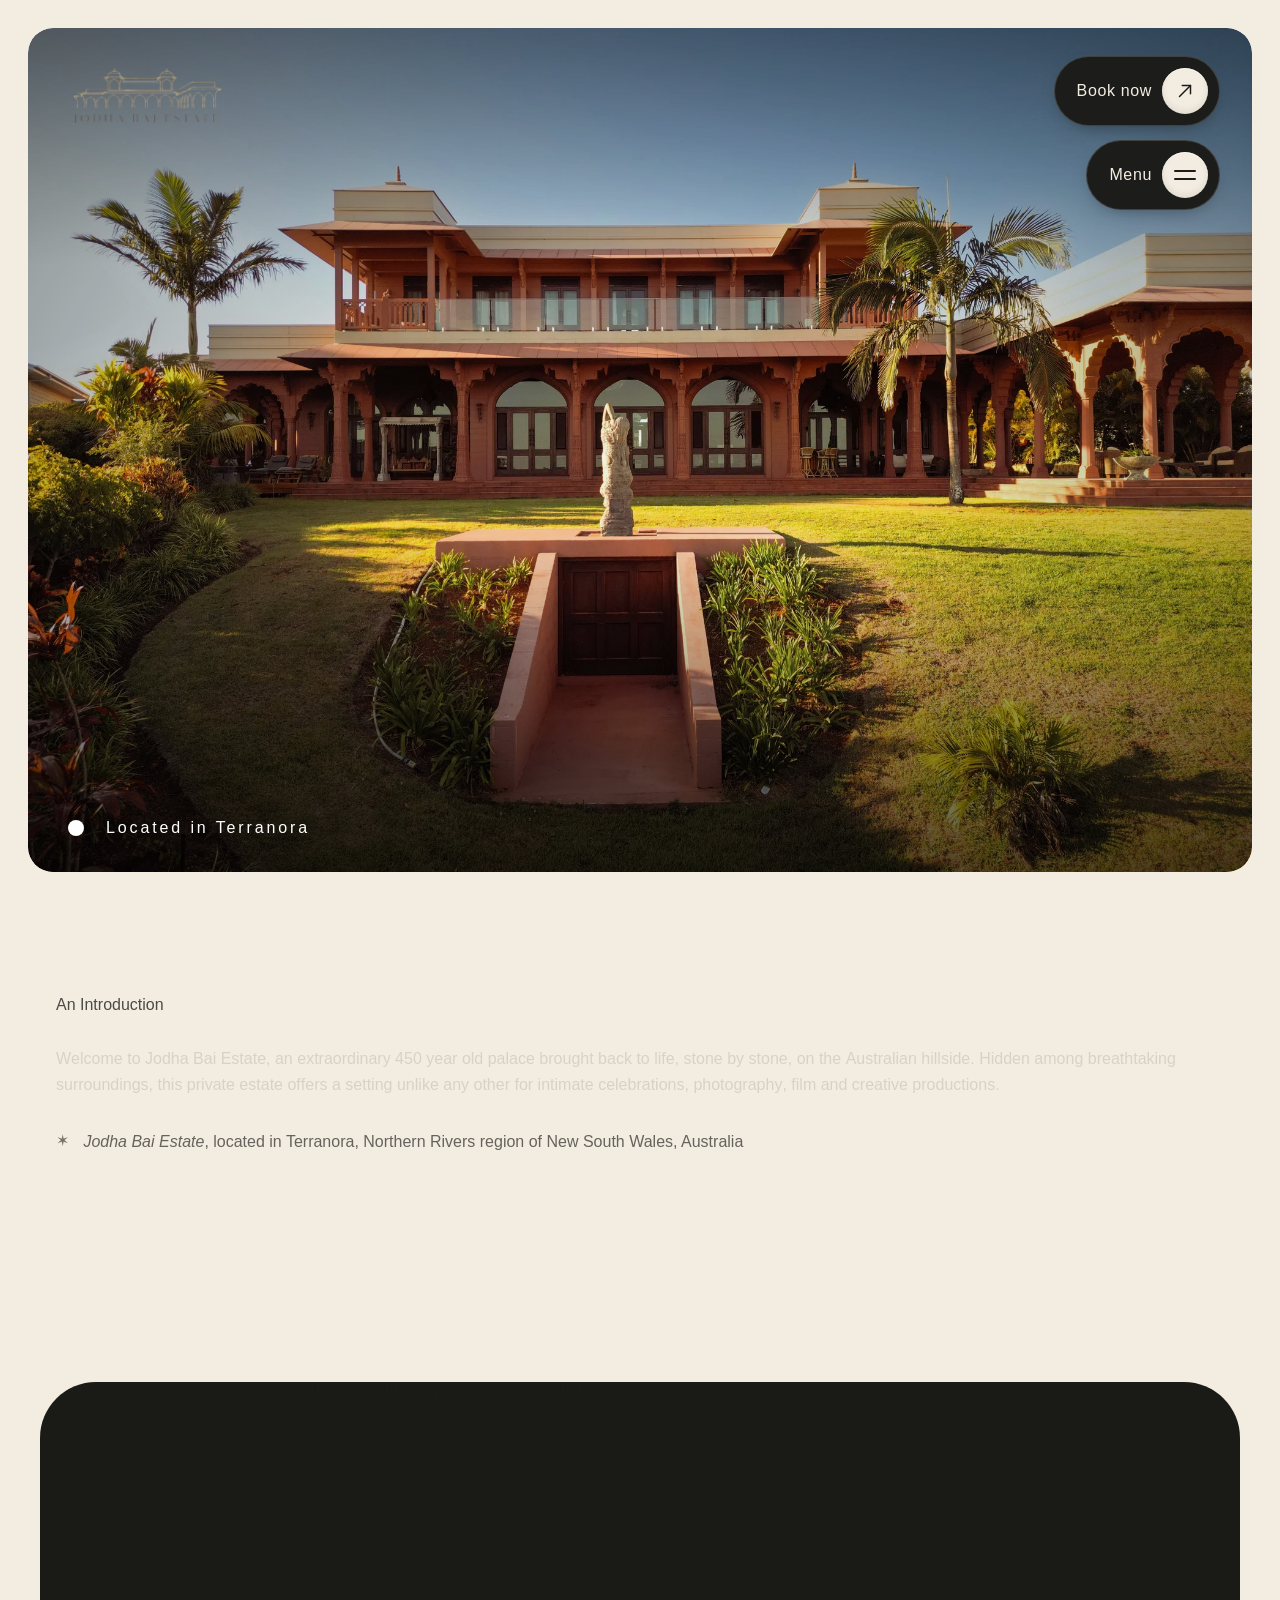
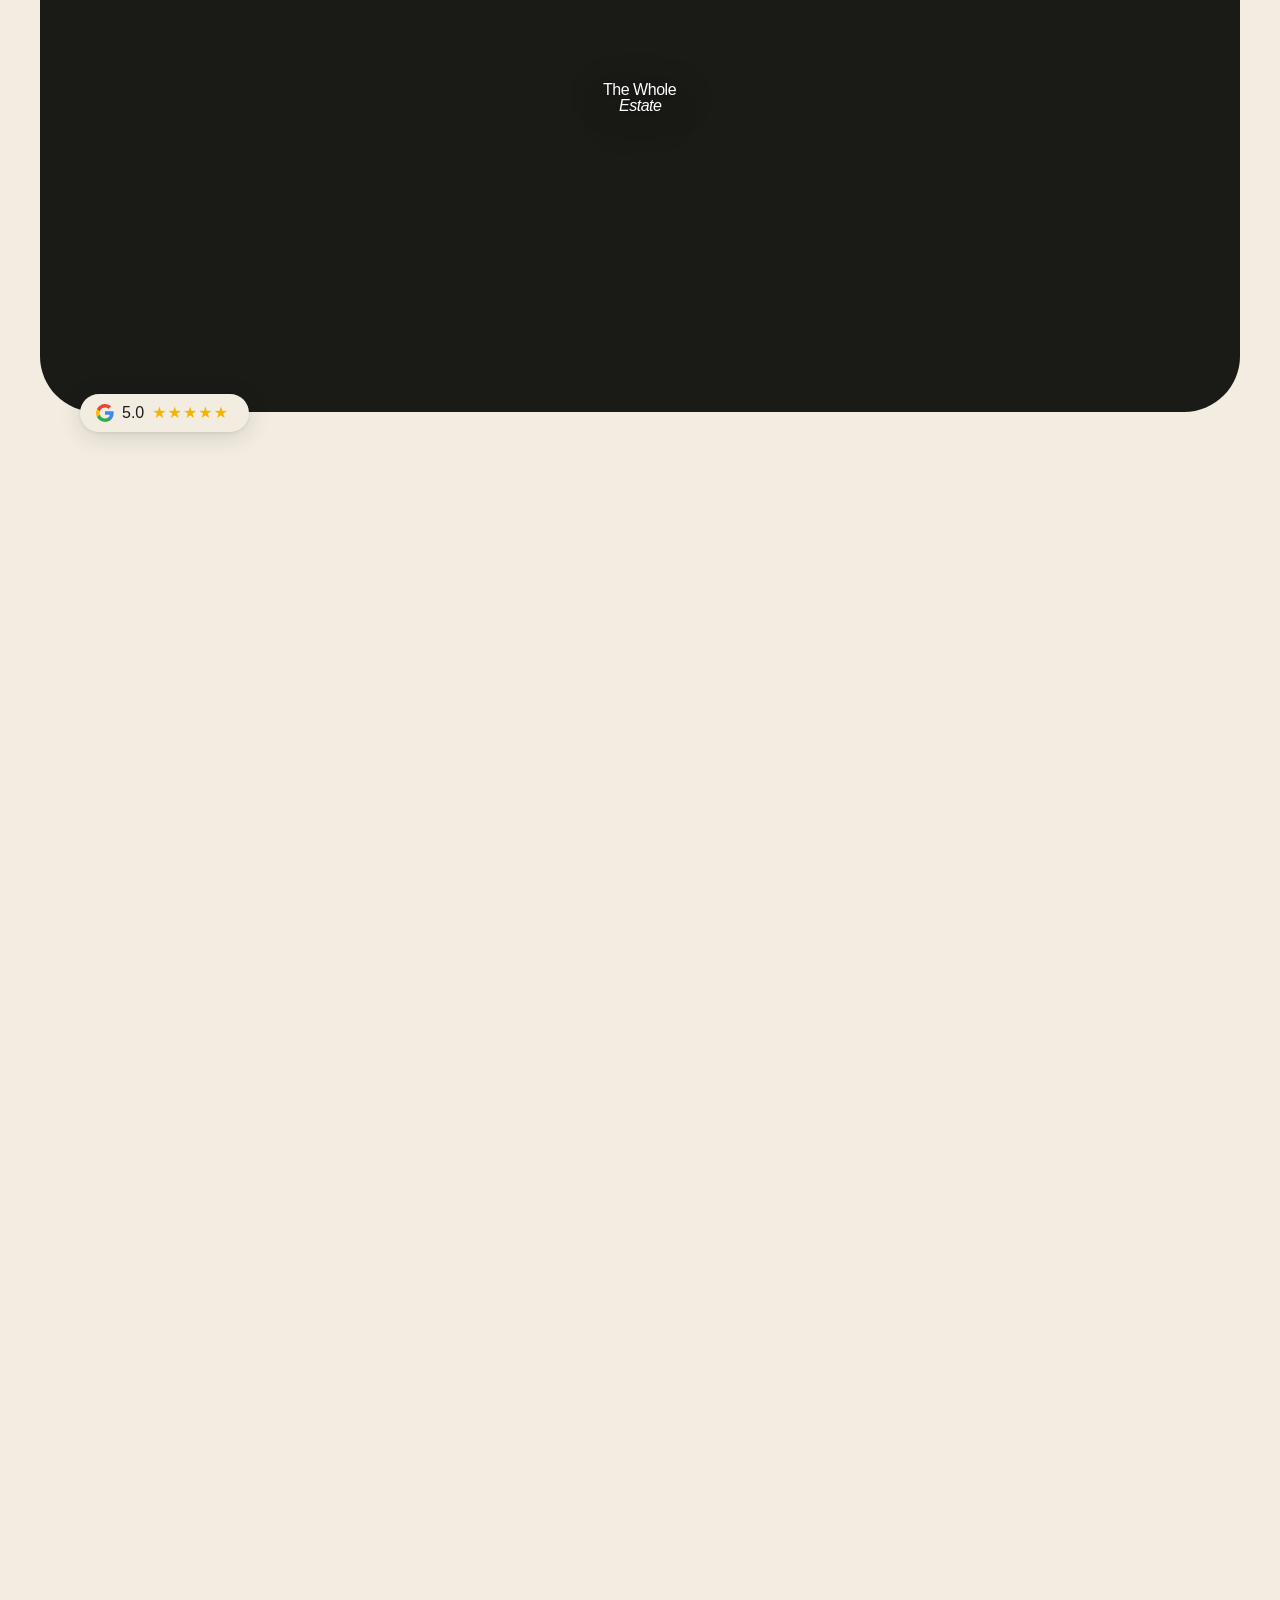
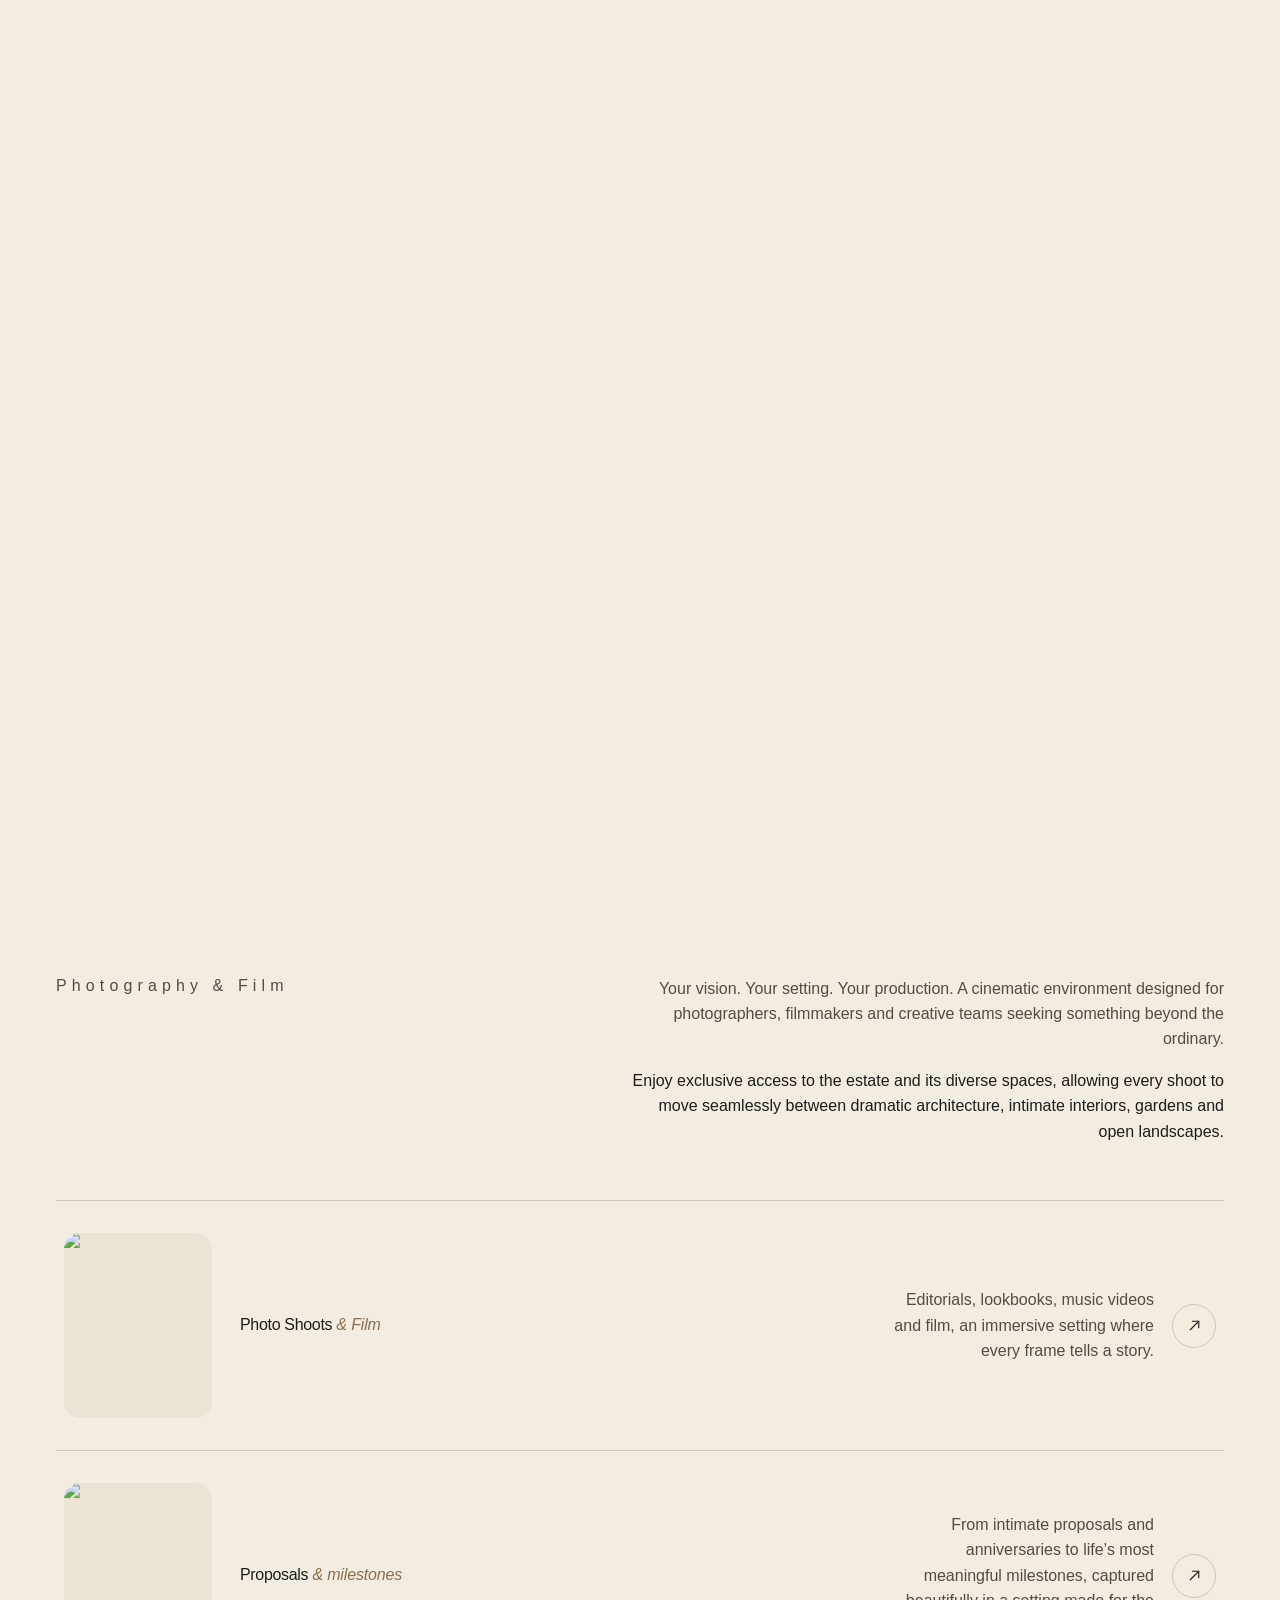
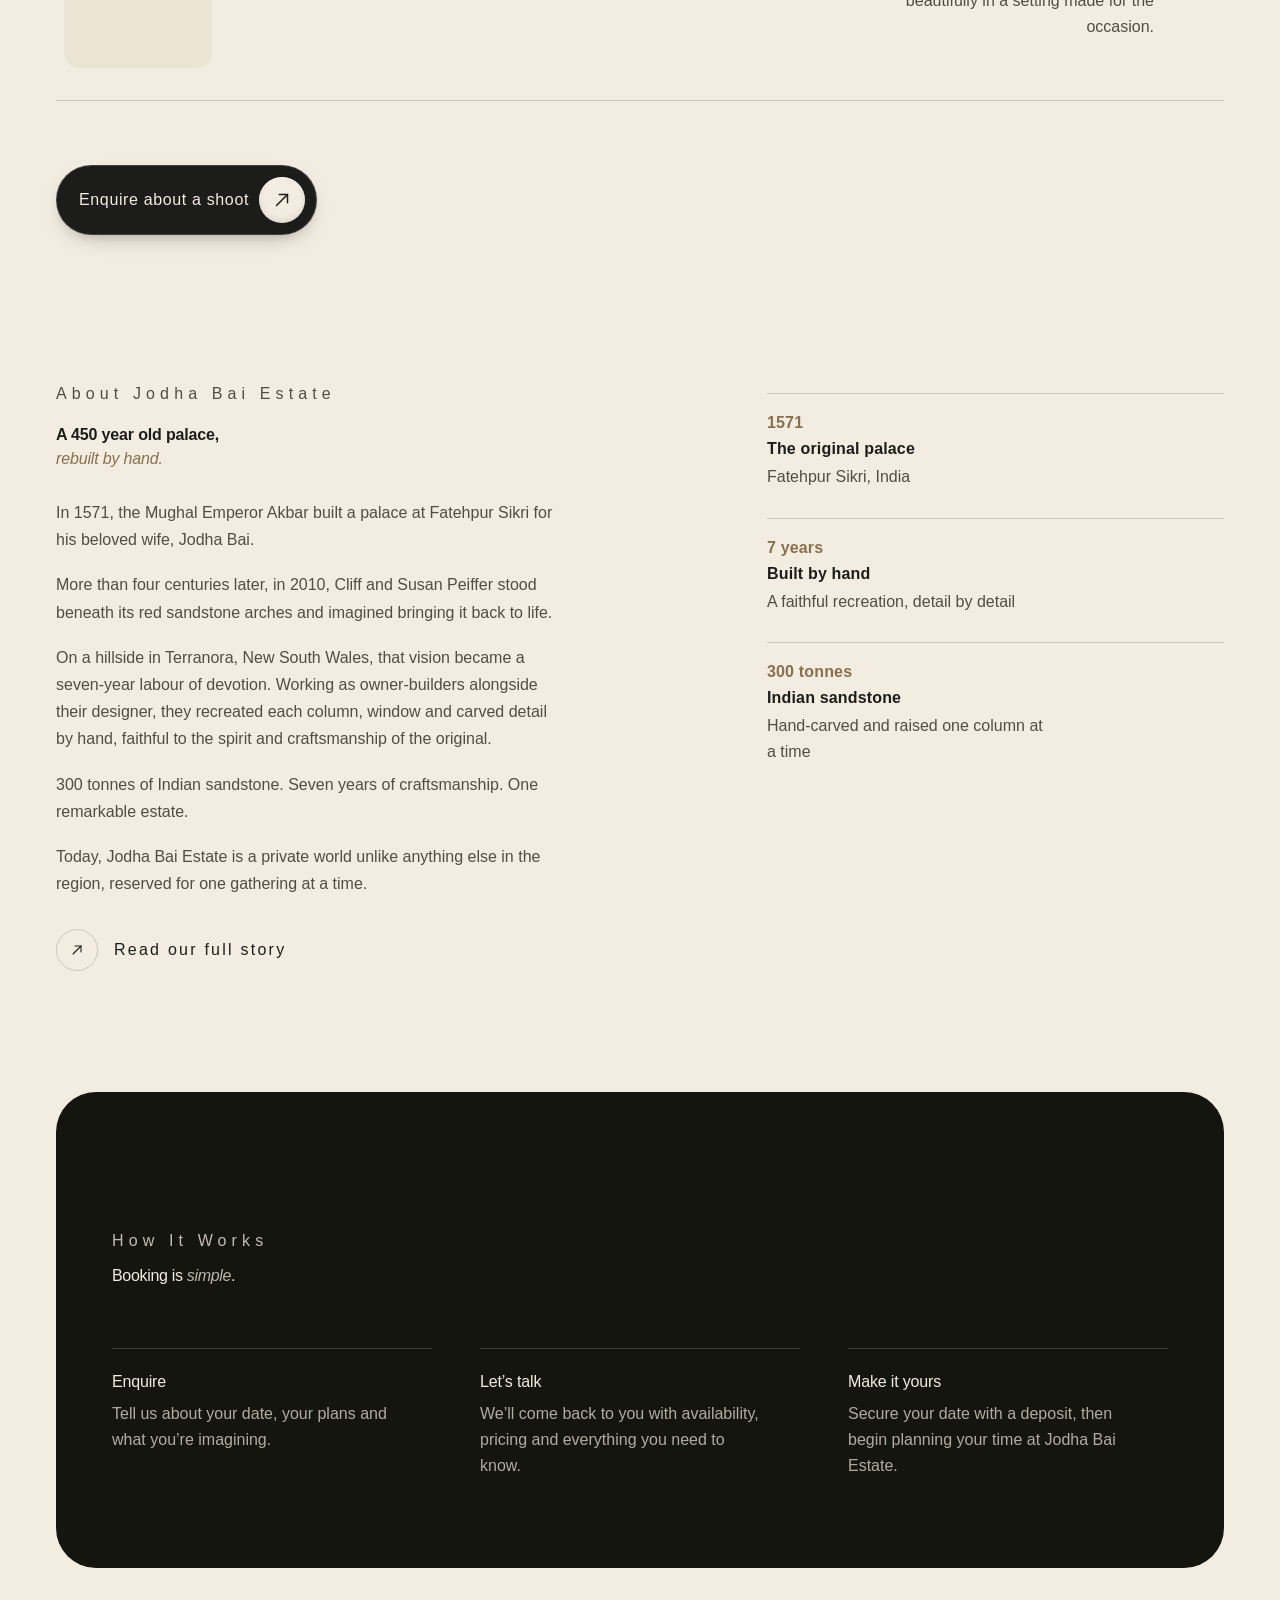
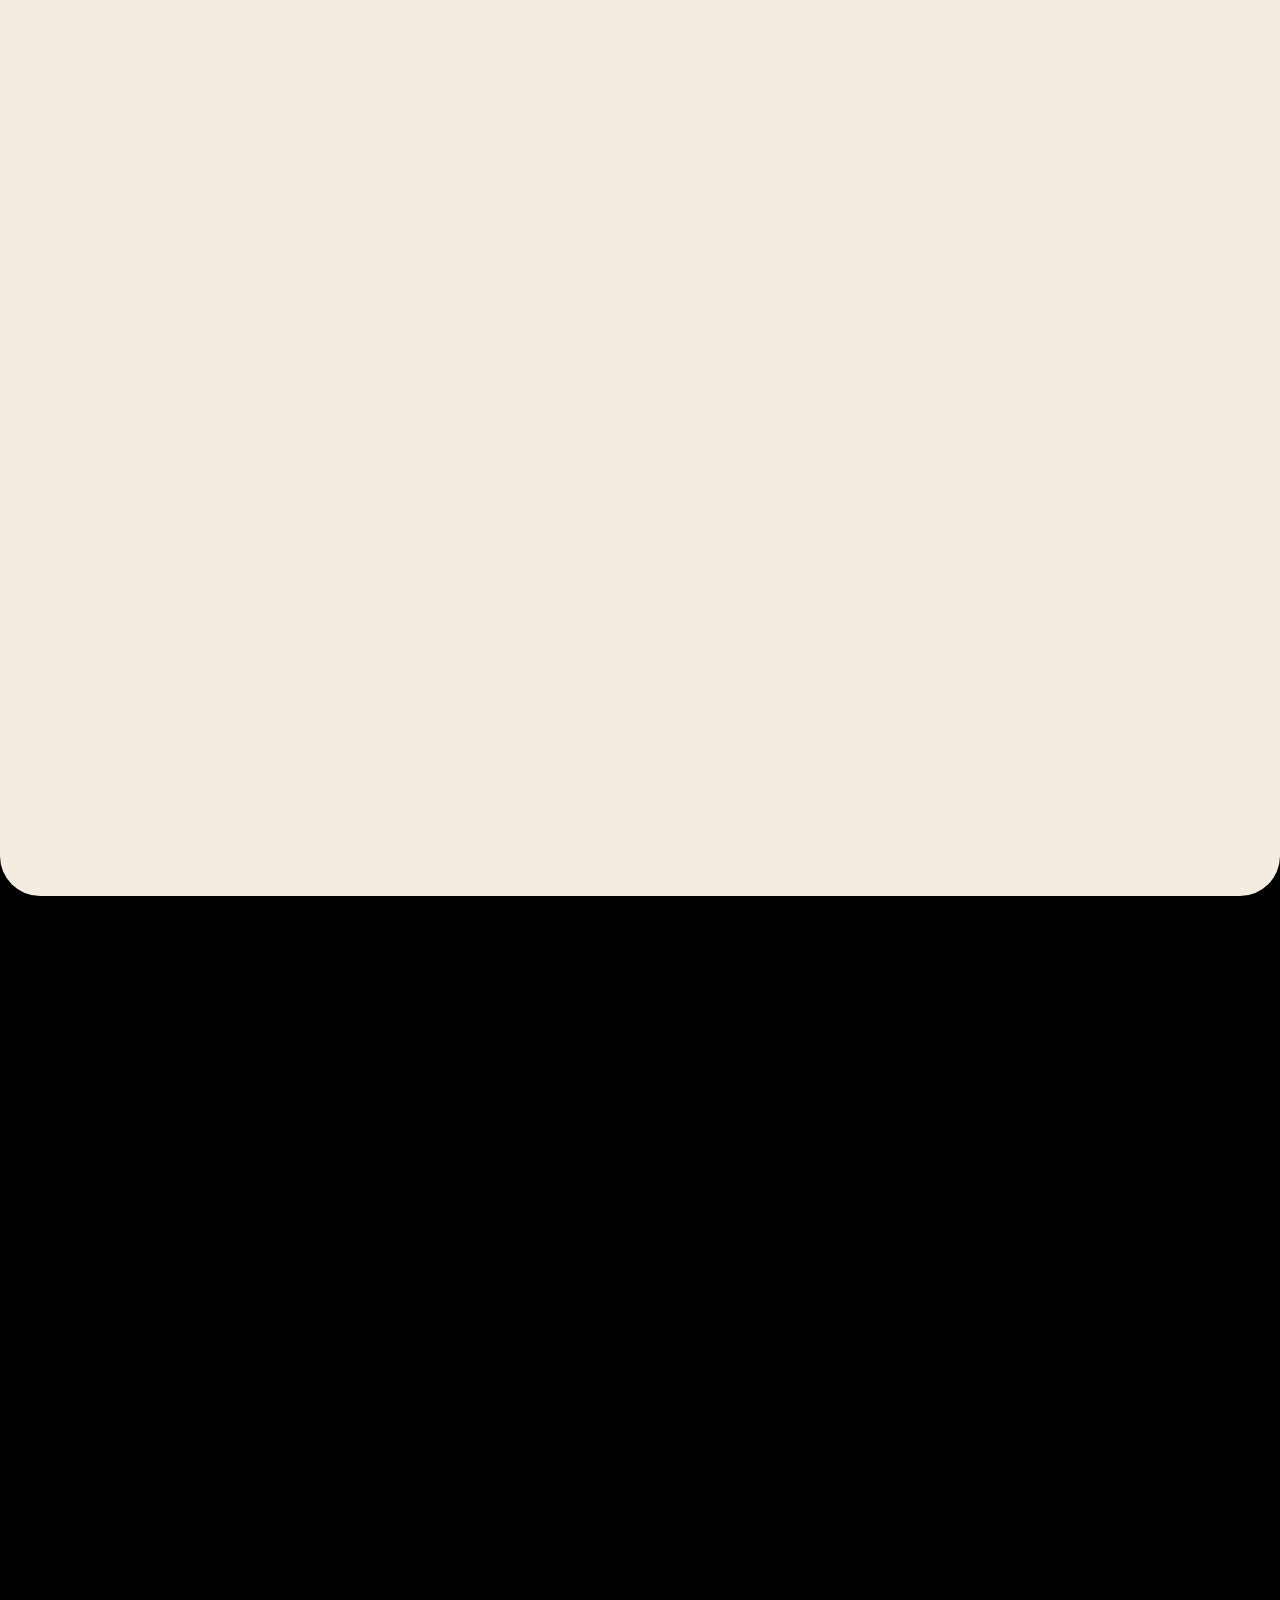
==== commit 733130a2: "Homepage: unify intro section typography, remove Google rating block, restore About Estate hierarchy" ====
--- a/index.html
+++ b/index.html
@@ -169,10 +169,6 @@
         <span class="intro__sign-mark" aria-hidden="true">&#10038;</span>
         <span class="intro__sign-text"><em>Jodha Bai Estate</em>, located in Terranora, Northern Rivers region of New South Wales, Australia</span>
       </footer>
-      <a href="https://www.google.com/search?q=Jodha+Bai+Estate+Terranora+reviews" target="_blank" rel="noopener noreferrer" class="intro__google">
-        <span class="intro__google-stars" aria-hidden="true">&#9733;&#9733;&#9733;&#9733;&#9733;</span>
-        <span class="intro__google-text">5-star rated on Google</span>
-      </a>
     </div>
   </section>
 
--- a/index.css
+++ b/index.css
@@ -132,11 +132,11 @@
 /* Body copy — large editorial serif. Each character is its own span and
    "fills with ink" from top to bottom as the user scrolls past. */
 .intro__paragraph {
-  font-family: var(--serif);
+  font-family: var(--sans);
   font-weight: 400;
   font-size: var(--body-size);
   line-height: 1.6;
-  letter-spacing: -0.012em;
+  letter-spacing: 0;
   color: var(--ink);
   margin: 0;
   text-align: left;
@@ -168,18 +168,6 @@
   will-change: clip-path;
 }
 
-/* Oversize the very first generated character (the W of "Welcome") so it
-   reads as an editorial drop-initial. The ::before clone scales with it,
-   so the ink-fill effect still works on this letter. */
-.intro__paragraph .intro__word:first-child .intro__char:first-child {
-  font-style: italic;
-  font-size: 2.6em;
-  line-height: 0.8;
-  vertical-align: -0.18em;
-  margin-right: 0.04em;
-  letter-spacing: -0.02em;
-}
-
 /* --- Editorial header row above the paragraph --- */
 .intro__meta {
   display: flex;
@@ -187,17 +175,9 @@
   gap: 22px;
   margin-bottom: 32px;
   font-family: var(--sans);
-  font-size: var(--body-size);
-  letter-spacing: 0.22em;
-  color: var(--ink);
-}
-
-.intro__index {
-  font-family: var(--serif);
-  font-style: italic;
+  font-weight: 400;
   font-size: var(--body-size);
   letter-spacing: 0;
-  text-transform: none;
   color: var(--ink);
 }
 
@@ -209,47 +189,21 @@
 }
 
 .intro__tag {
-  font-weight: 500;
+  font-weight: 400;
   opacity: 0.78;
 }
 
-/* --- Italic signoff under the paragraph --- */
+/* --- Signoff under the paragraph --- */
 .intro__sign {
   display: flex;
   align-items: center;
   gap: 14px;
   margin-top: 36px;
-  font-family: var(--serif);
-  font-size: var(--body-size);
+  font-family: var(--sans);
+  font-weight: 400;
+  font-size: var(--body-size);
+  letter-spacing: 0;
   color: rgba(15, 15, 13, 0.62);
-}
-
-.intro__google {
-  display: inline-flex;
-  align-items: center;
-  gap: 14px;
-  margin-top: 24px;
-  text-decoration: none;
-  transition: opacity 0.3s var(--ease);
-}
-
-.intro__google:hover {
-  opacity: 0.65;
-}
-
-.intro__google-stars {
-  color: var(--accent);
-  font-size: var(--body-size);
-  letter-spacing: 3px;
-  line-height: 1;
-}
-
-.intro__google-text {
-  font-family: var(--sans);
-  font-size: var(--body-size);
-  font-weight: 400;
-  letter-spacing: 0.08em;
-  color: var(--muted);
 }
 
 .intro__sign-mark {
@@ -311,12 +265,12 @@
 
 .about-estate__title {
   font-family: var(--serif);
-  font-weight: 300;
-  font-size: var(--body-size);
-  line-height: 1.05;
-  letter-spacing: -0.02em;
+  font-weight: 600;
+  font-size: var(--body-size);
+  line-height: 1.5;
+  letter-spacing: -0.01em;
   color: var(--ink);
-  margin: 0 0 24px;
+  margin: 0 0 28px;
 }
 
 .about-estate__title em {
@@ -399,12 +353,12 @@
 
 .about-estate__fact-num {
   display: block;
-  font-family: var(--serif);
-  font-style: italic;
-  font-weight: 400;
-  font-size: var(--body-size);
+  font-family: var(--sans);
+  font-weight: 700;
+  font-size: var(--body-size);
+  letter-spacing: 0.01em;
   color: var(--accent);
-  margin-bottom: 10px;
+  margin-bottom: 8px;
 }
 
 .about-estate__fact-title {
@@ -421,7 +375,7 @@
   display: block;
   font-family: var(--sans);
   font-size: var(--body-size);
-  font-weight: 300;
+  font-weight: 400;
   line-height: 1.6;
   color: var(--muted);
   max-width: 32ch;
@@ -1269,13 +1223,6 @@
        against the gallery / mosaic below on mobile. */
     padding: 28px 22px 0;
   }
-  .intro__google {
-    gap: 10px;
-    margin-top: 32px;
-  }
-  .intro__google-stars {
-    letter-spacing: 2px;
-  }
   .gallery {
     /* Top padding zeroed so it butts directly up against the intro
        signoff — no empty cream gap between the two. */
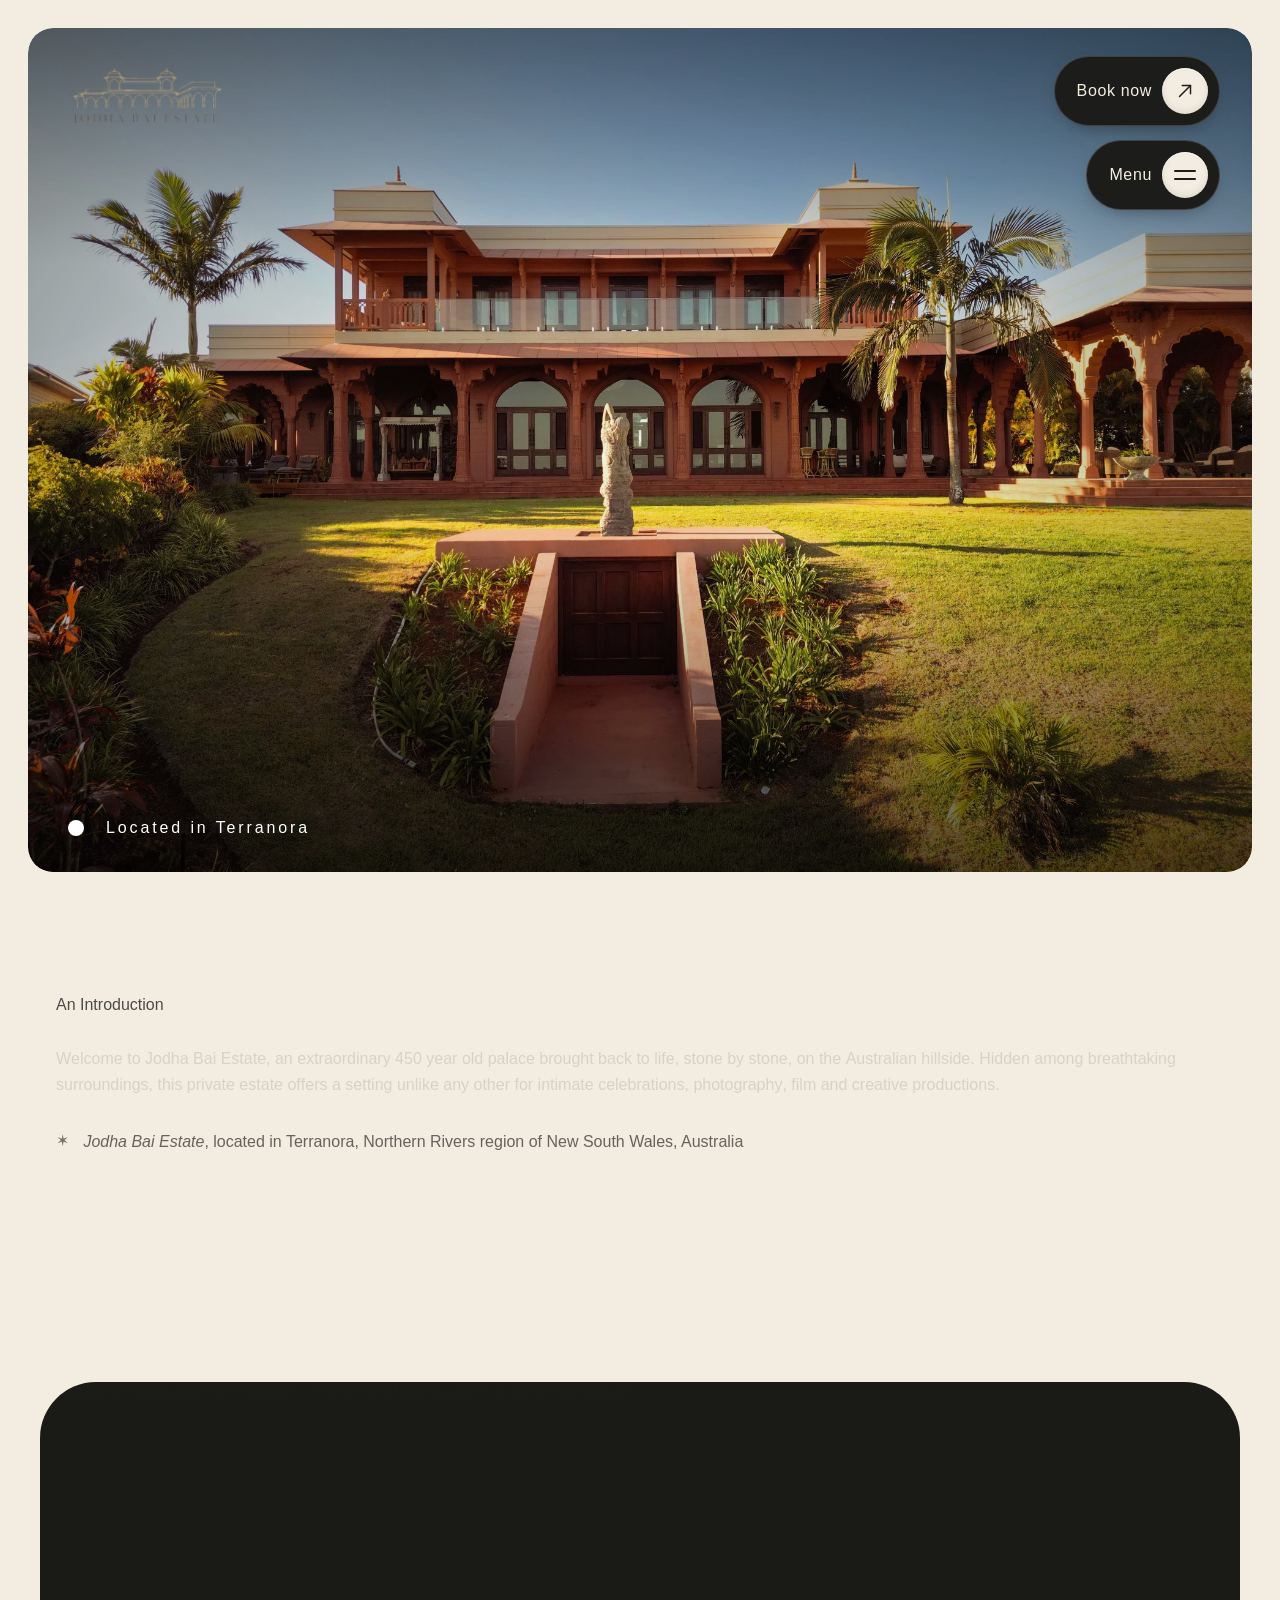
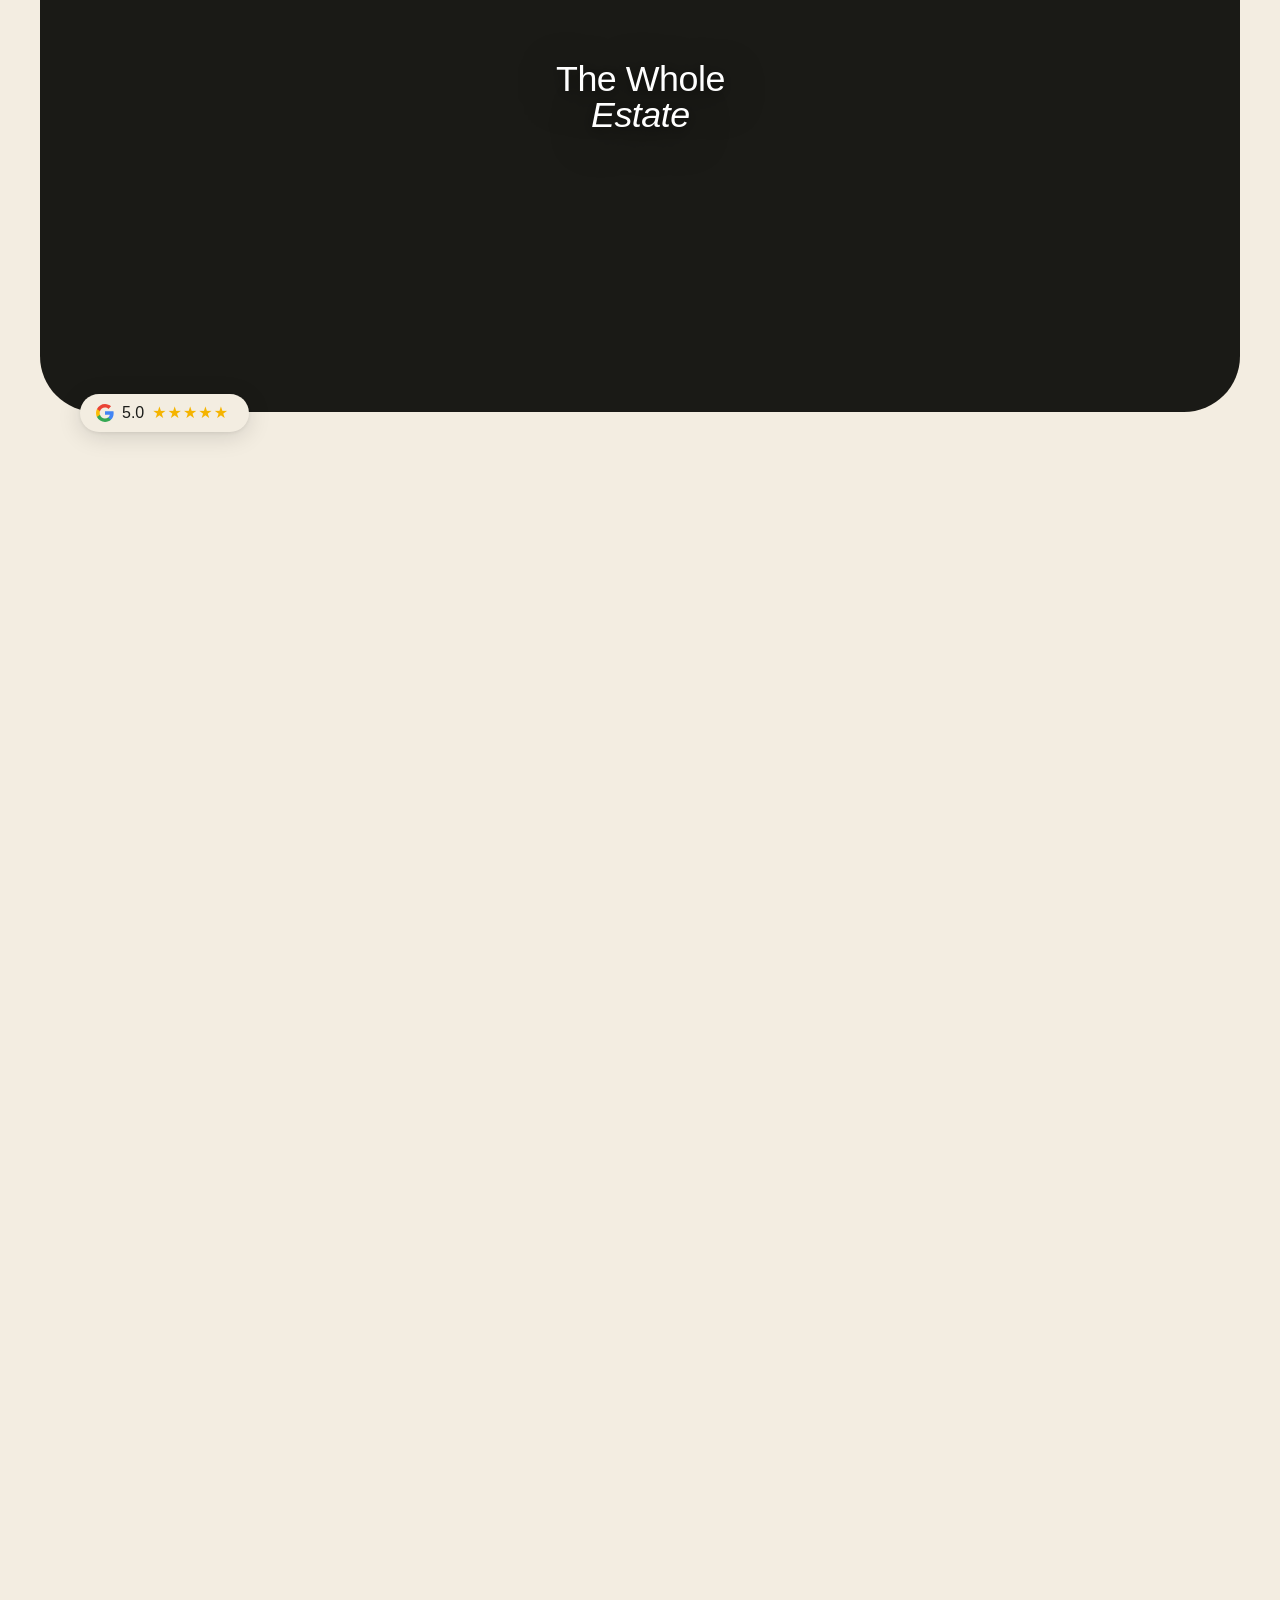
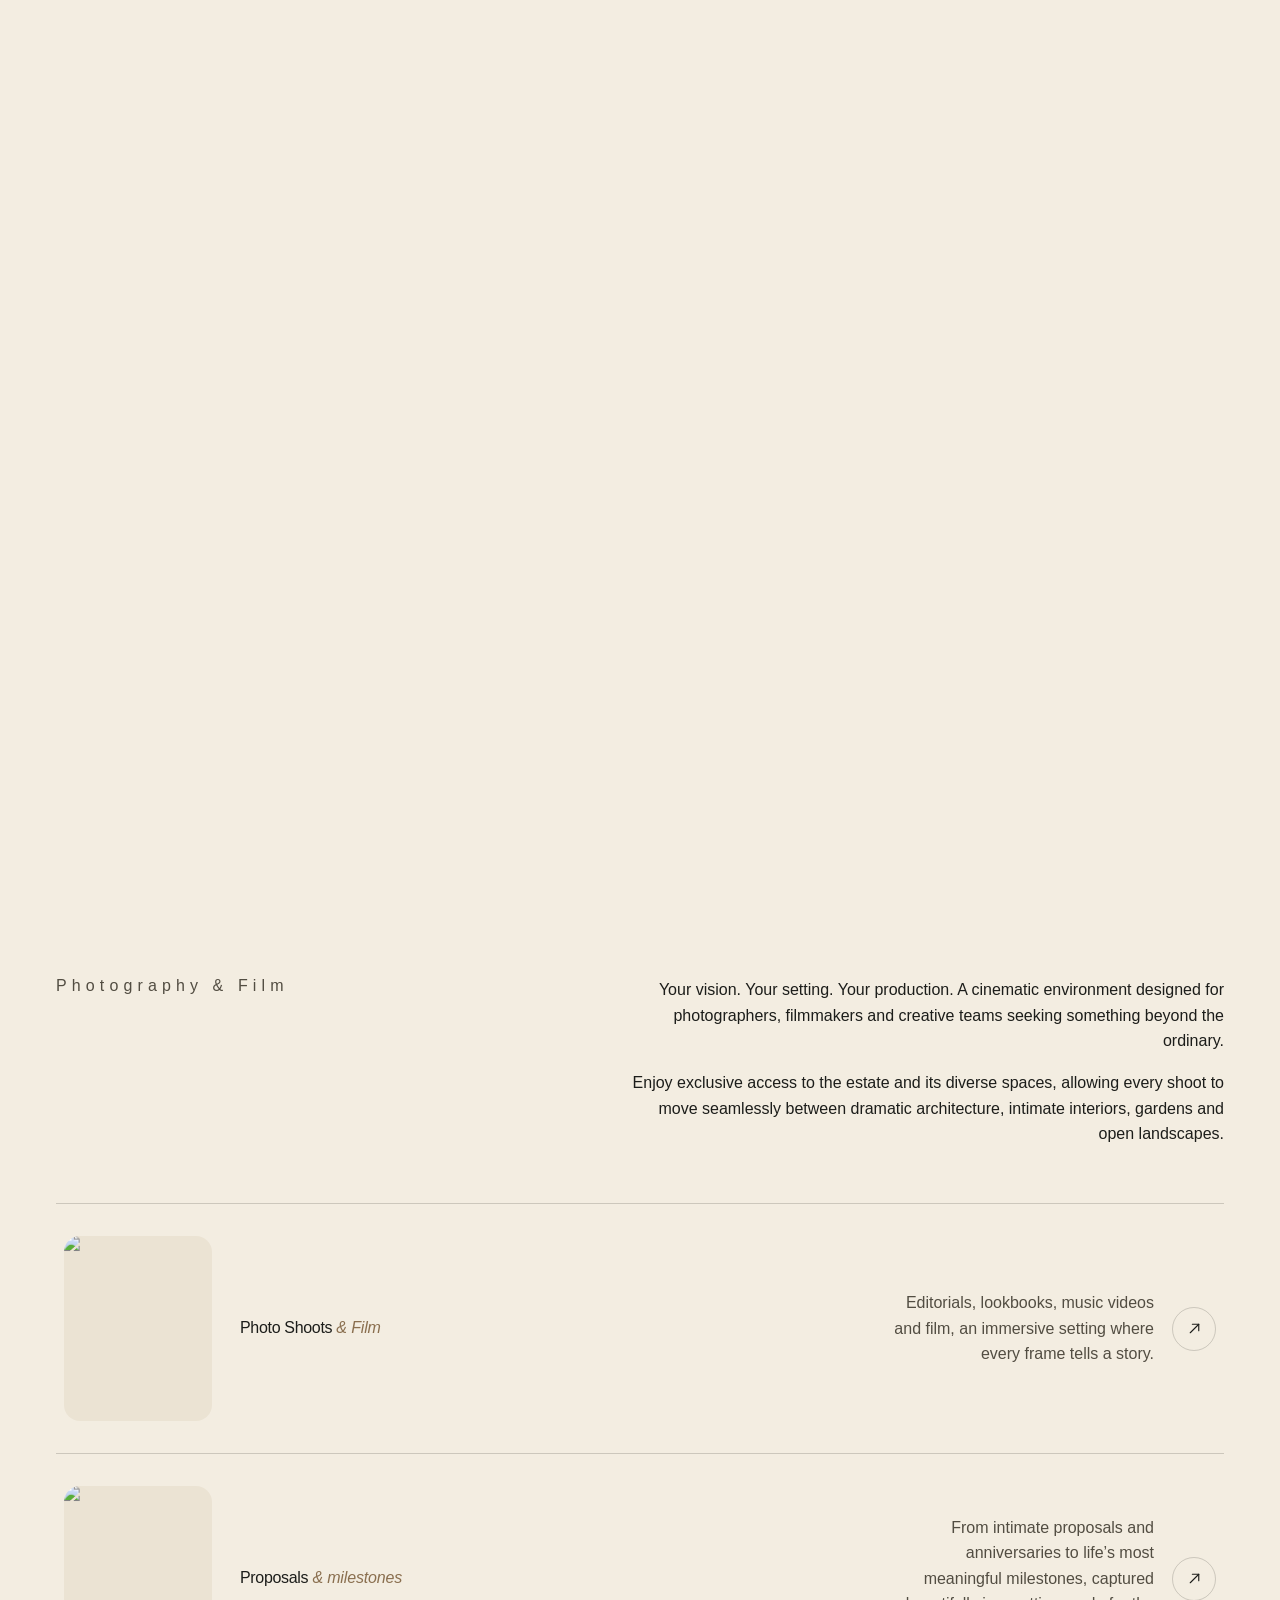
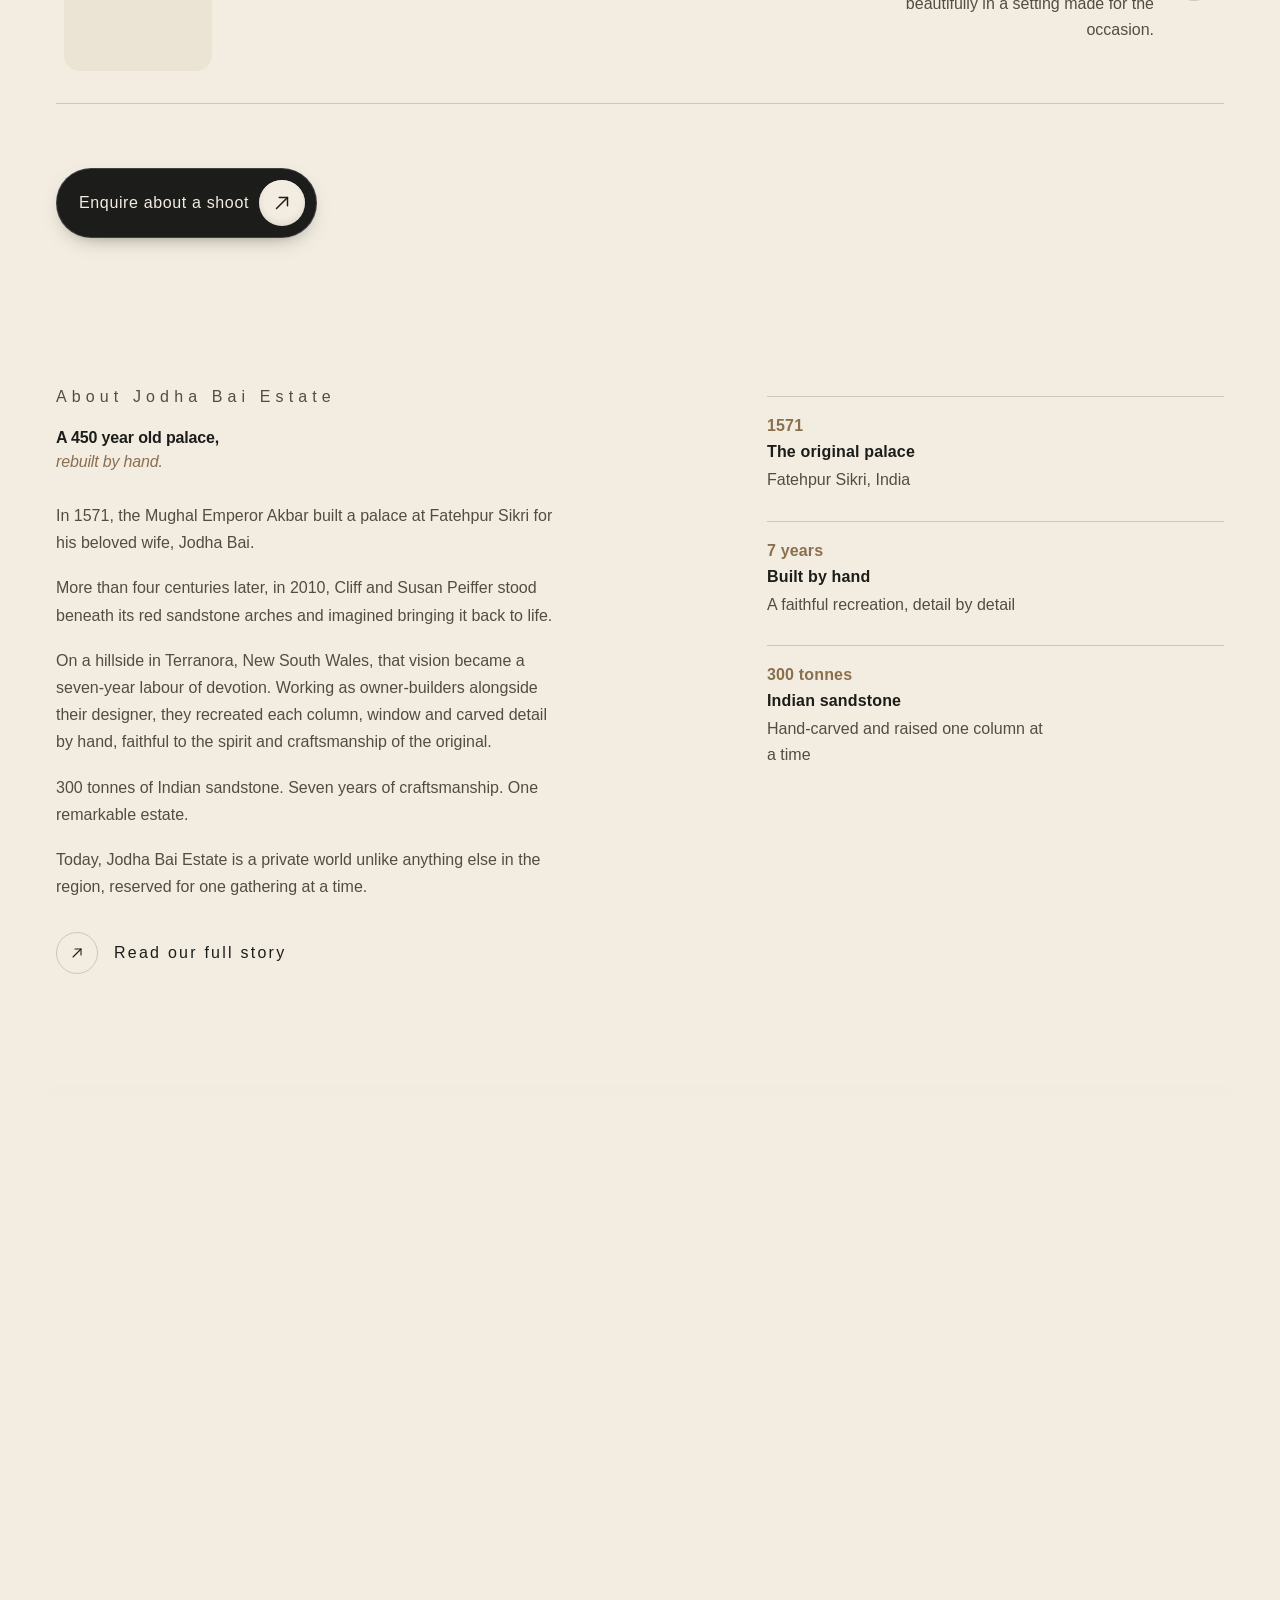
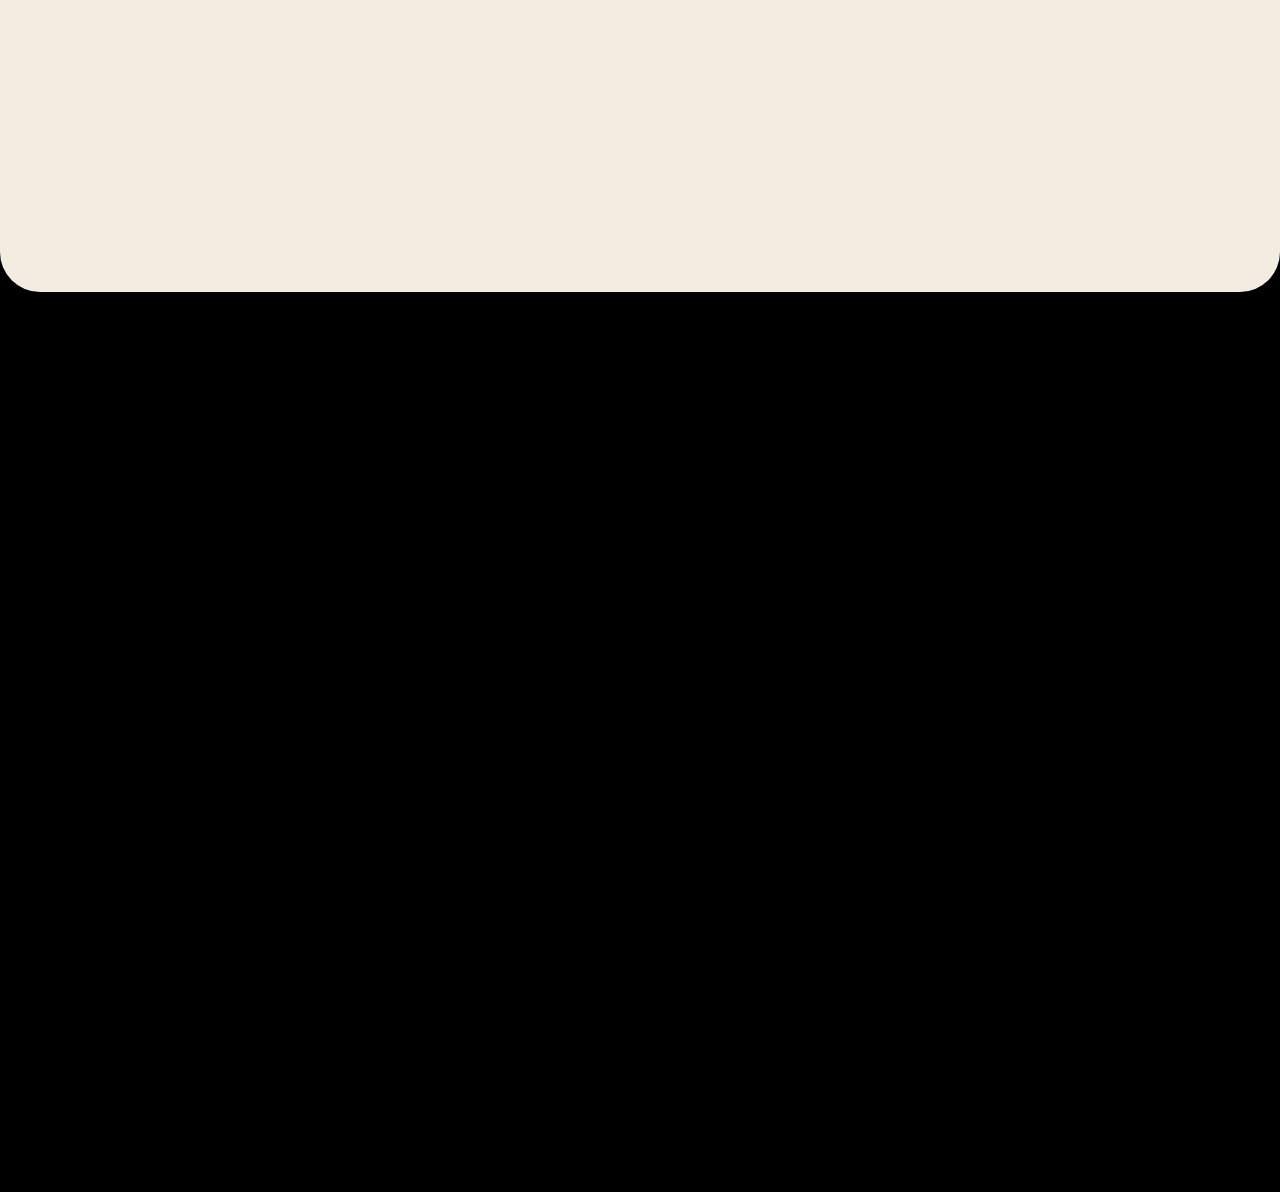
==== commit efe722d3: "Homepage: remove the "How It Works" section entirely Removed the three-step booking explainer (Enqui" ====
--- a/index.html
+++ b/index.html
@@ -351,31 +351,7 @@
     </div>
   </section>
 
-  <!-- How It Works — three-step explainer for the booking process. -->
-  <section class="how-it-works">
-    <div class="how-it-works__inner">
-      <header class="how-it-works__head">
-        <span class="how-it-works__tag">How It Works</span>
-        <h2 class="how-it-works__title">Booking is <em>simple</em>.</h2>
-      </header>
-      <div class="how-it-works__grid">
-        <div class="how-it-works__step">
-          <h3 class="how-it-works__step-title">Enquire</h3>
-          <p class="how-it-works__step-desc">Tell us about your date, your plans and what you&rsquo;re imagining.</p>
-        </div>
-        <div class="how-it-works__step">
-          <h3 class="how-it-works__step-title">Let&rsquo;s talk</h3>
-          <p class="how-it-works__step-desc">We&rsquo;ll come back to you with availability, pricing and everything you need to know.</p>
-        </div>
-        <div class="how-it-works__step">
-          <h3 class="how-it-works__step-title">Make it yours</h3>
-          <p class="how-it-works__step-desc">Secure your date with a deposit, then begin planning your time at Jodha Bai Estate.</p>
-        </div>
-      </div>
-    </div>
-  </section>
-
-    <!-- Gallery — three connected photos. Hover one and it expands to
+  <!-- Gallery — three connected photos. Hover one and it expands to
        take ~2/3 of the row. Each photo carries four corner marks. -->
   <section class="gallery" id="gallery">
     <div class="gallery__inner">
--- a/includes/header.css
+++ b/includes/header.css
@@ -357,7 +357,7 @@
   width: 100%;
   font-family: var(--sans);
   font-weight: 400;
-  font-size: var(--body-size);
+  font-size: var(--title-size);
   line-height: 1;
   color: var(--cream);
   text-align: right;
--- a/index.css
+++ b/index.css
@@ -222,8 +222,7 @@
    ABOUT JODHA BAI ESTATE — replaces the old three-residences
    accommodation section. Two-column: the estate's real story
    (Fatepur Sikri origin, the seven year build) beside a short
-   column of concrete facts, echoing the how-it-works numbered
-   list treatment.
+   column of concrete facts.
    ========================================================= */
 .about-estate {
   position: relative;
@@ -705,14 +704,14 @@
 .zoom-mosaic__line--1 {
   font-family: var(--serif);
   font-weight: 300;
-  font-size: var(--body-size);
+  font-size: var(--title-size);
 }
 
 .zoom-mosaic__line--2 {
   font-family: var(--serif);
   font-style: italic;
   font-weight: 400;
-  font-size: var(--body-size);
+  font-size: var(--title-size);
   margin-top: 0.04em;
 }
 
@@ -768,109 +767,6 @@
   }
 }
 
-/* =========================================================
-   HOW IT WORKS — dark ink panel between the Residences grid and
-   the Gallery. Three short steps explaining the booking process.
-   The panel is inset from the page edge with soft rounded corners
-   (mirrors the .hero__frame inset-on-cream treatment) rather than
-   running the dark fill edge to edge.
-   ========================================================= */
-.how-it-works {
-  position: relative;
-  z-index: 2;
-  background: var(--cream);
-  padding: 0 56px 130px;
-}
-
-.how-it-works__inner {
-  max-width: 1280px;
-  margin: 0 auto;
-  background: var(--overlay);
-  color: var(--cream);
-  border-radius: 40px;
-  /* Extra top clearance (vs. 90px bottom) — the tag sits top-left,
-     the same corner as the fixed Jodha Bai home pill, and needs to
-     clear it (bottom ~104px from viewport top) whenever this panel's
-     top scrolls near the top of the viewport. */
-  padding: 140px 56px 90px;
-}
-
-.how-it-works__head {
-  margin-bottom: 64px;
-}
-
-.how-it-works__tag {
-  display: block;
-  font-family: var(--sans);
-  font-size: var(--body-size);
-  font-weight: 500;
-  letter-spacing: 0.32em;
-  color: rgba(243, 237, 225, 0.78);
-  margin-bottom: 18px;
-}
-
-.how-it-works__title {
-  font-family: var(--serif);
-  font-weight: 300;
-  font-size: var(--body-size);
-  line-height: 1.05;
-  letter-spacing: -0.02em;
-  color: var(--cream);
-  margin: 0;
-}
-
-.how-it-works__title em {
-  font-family: var(--serif);
-  font-style: italic;
-  font-weight: 400;
-  color: rgba(243, 237, 225, 0.75);
-}
-
-.how-it-works__grid {
-  display: grid;
-  grid-template-columns: repeat(3, 1fr);
-  gap: 48px;
-}
-
-.how-it-works__step {
-  border-top: 1px solid rgba(243, 237, 225, 0.18);
-  padding-top: 24px;
-}
-
-.how-it-works__step-title {
-  font-family: var(--serif);
-  font-weight: 300;
-  font-size: var(--body-size);
-  letter-spacing: -0.01em;
-  color: var(--cream);
-  margin: 0 0 10px;
-}
-
-.how-it-works__step-desc {
-  font-family: var(--sans);
-  font-size: var(--body-size);
-  line-height: 1.6;
-  color: rgba(243, 237, 225, 0.7);
-  max-width: 32ch;
-  margin: 0;
-}
-
-@media (max-width: 720px) {
-  .how-it-works {
-    padding: 0 14px 72px;
-  }
-  .how-it-works__inner {
-    padding: 56px 22px;
-    border-radius: 24px;
-  }
-  .how-it-works__head {
-    margin-bottom: 40px;
-  }
-  .how-it-works__grid {
-    grid-template-columns: 1fr;
-    gap: 32px;
-  }
-}
 
 /* =========================================================
    THE OCCASIONS — editorial ledger on cream. Three oversized
@@ -924,11 +820,11 @@
 }
 
 .occasions__lede {
-  font-family: var(--serif);
-  font-weight: 400;
-  font-size: var(--body-size);
-  line-height: 1.55;
-  color: var(--muted);
+  font-family: var(--sans);
+  font-weight: 400;
+  font-size: var(--body-size);
+  line-height: 1.6;
+  color: var(--ink);
   margin: 0;
   text-align: right;
 }
@@ -938,6 +834,7 @@
    "what does this place actually offer". */
 .occasions__explainer {
   font-family: var(--sans);
+  font-weight: 400;
   font-size: var(--body-size);
   line-height: 1.6;
   color: var(--ink);
@@ -1285,9 +1182,6 @@
   .occasions__explainer {
     text-align: left;
   }
-  .occasions__lede {
-    line-height: 1.5;
-  }
   .occasion {
     grid-template-columns: 1fr;
     gap: 14px;
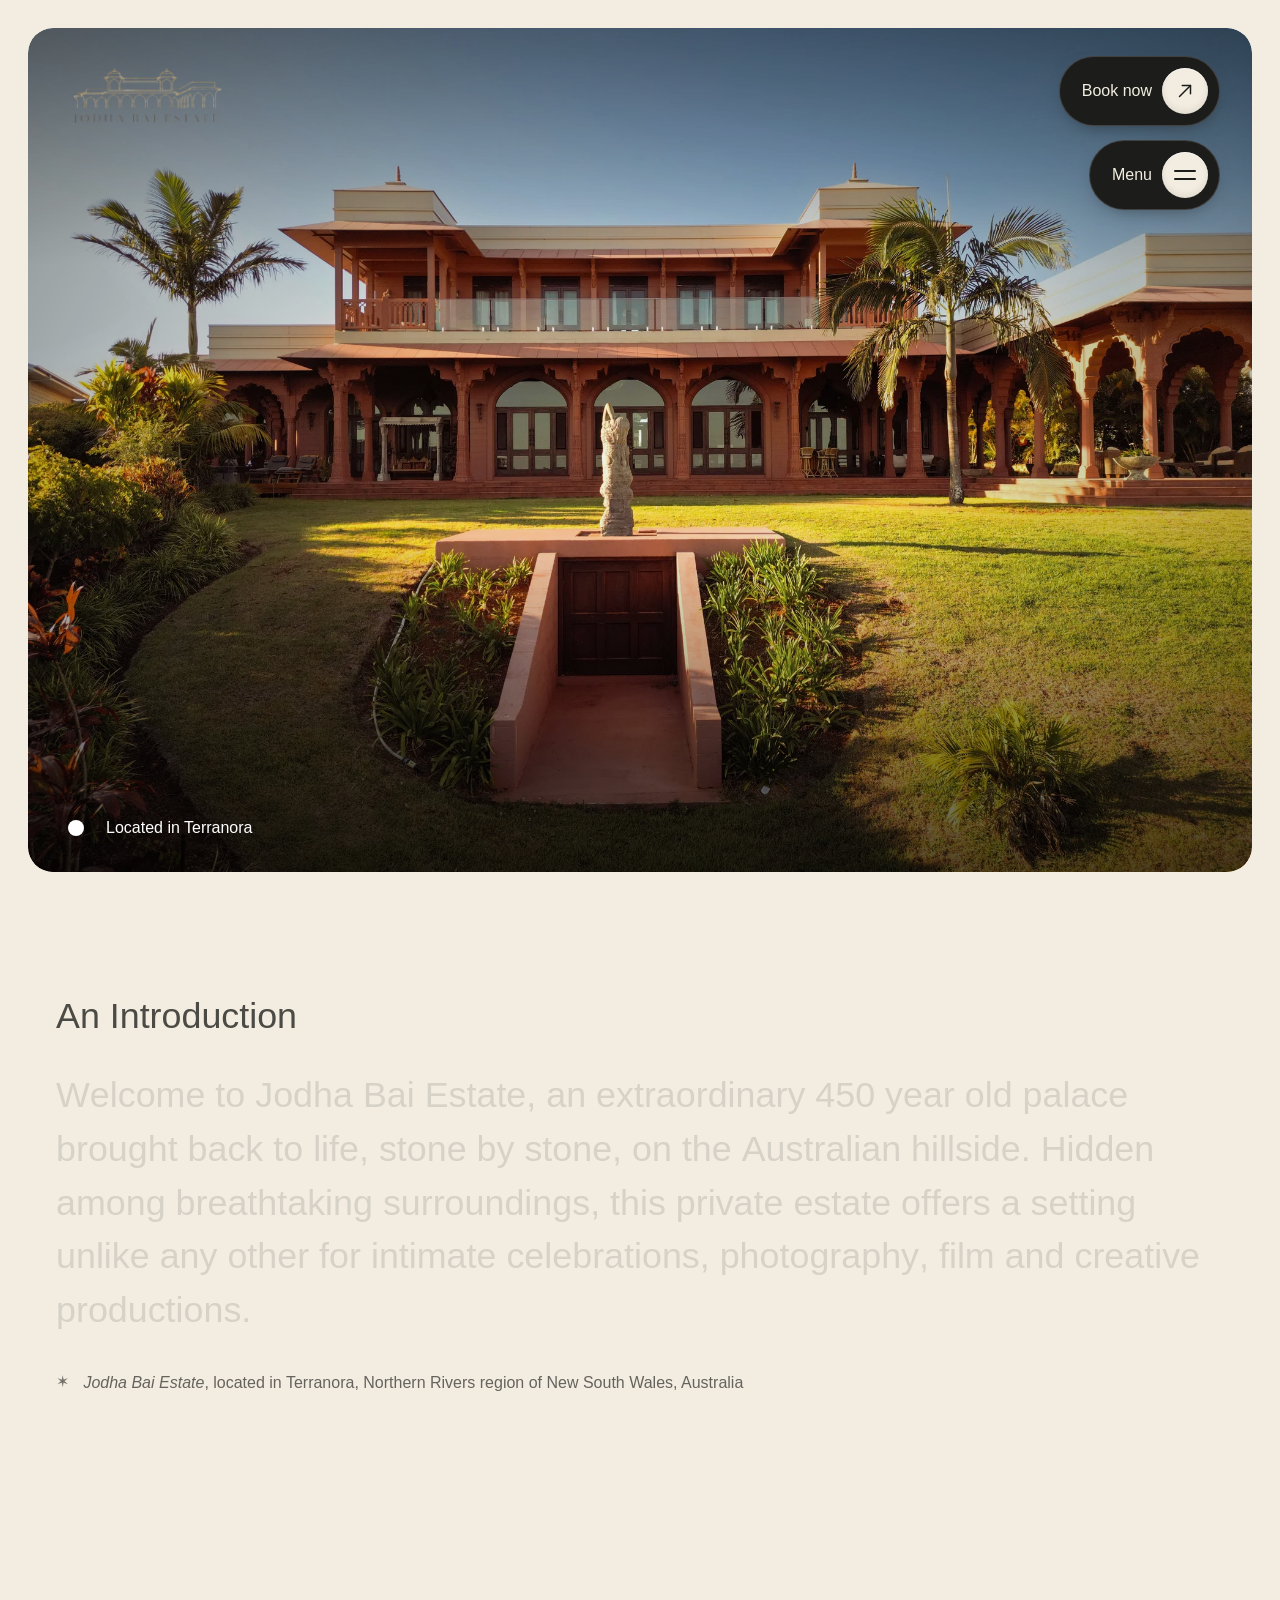
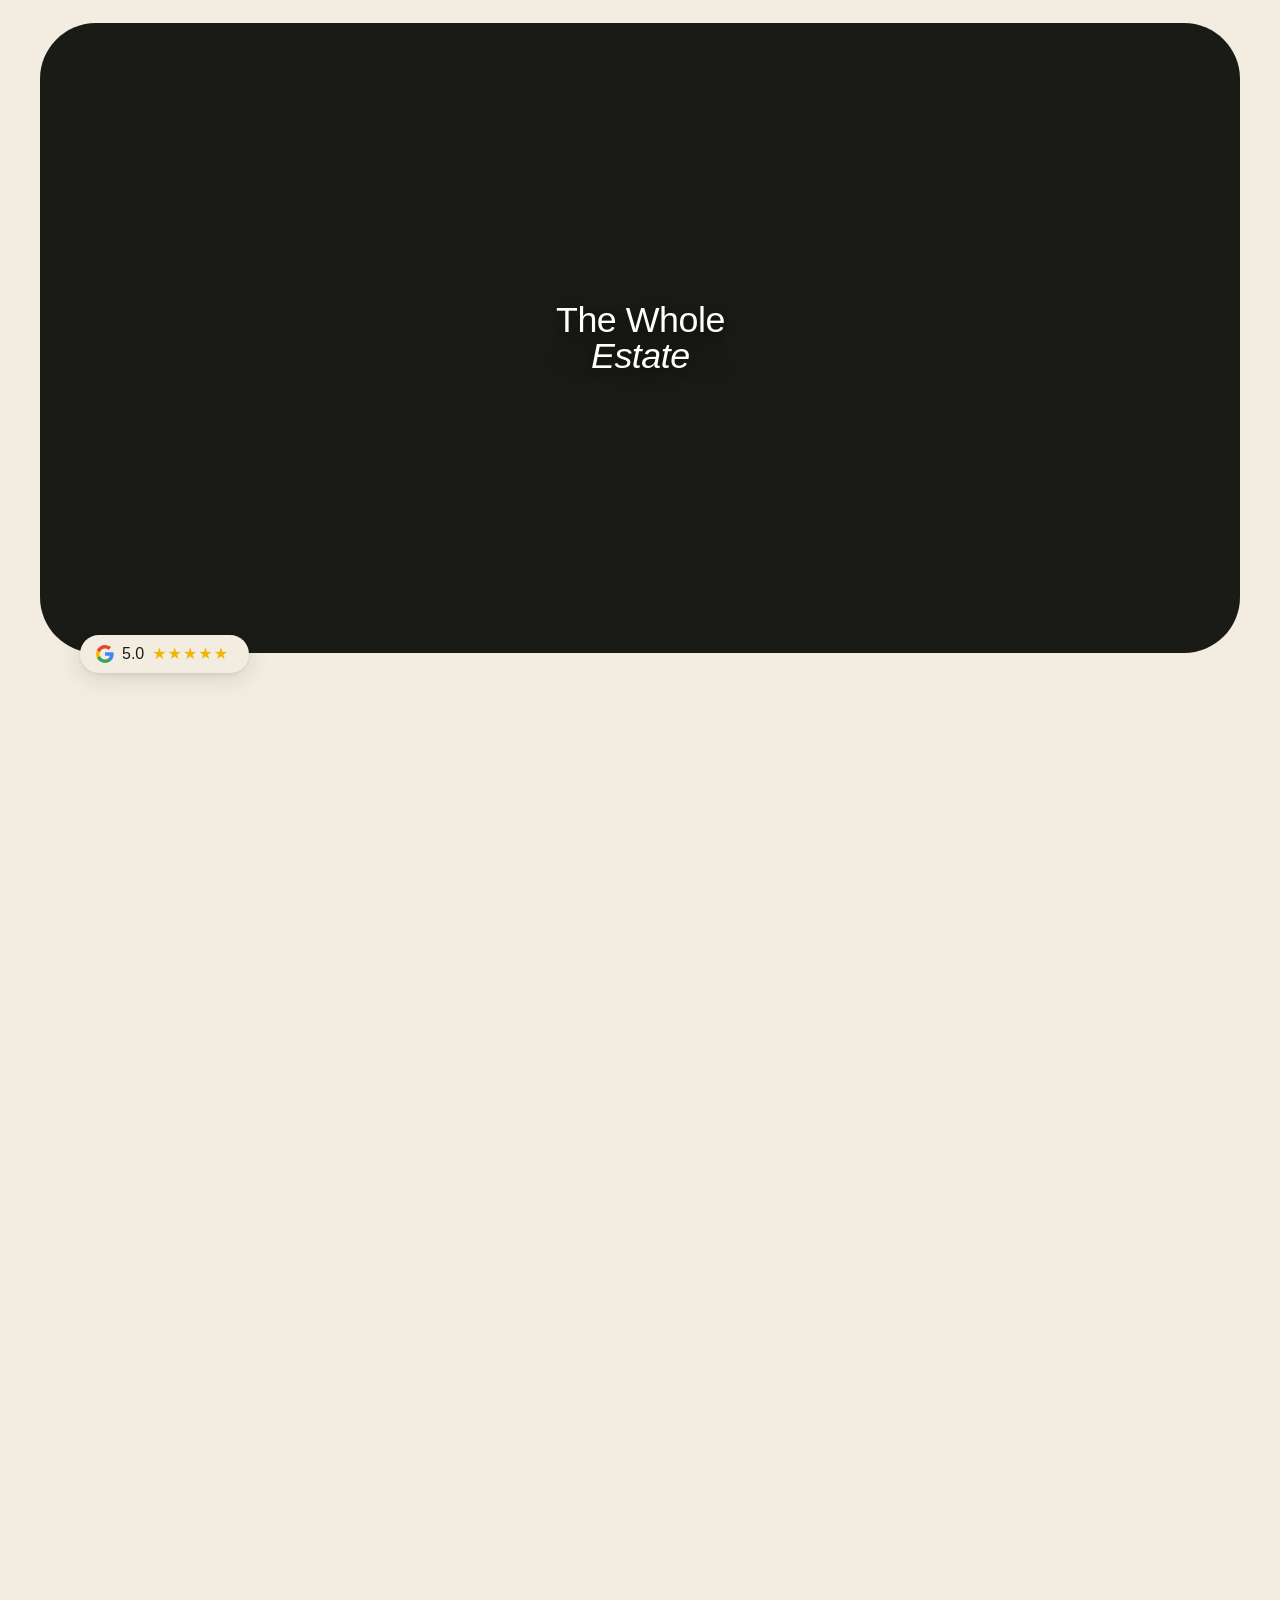
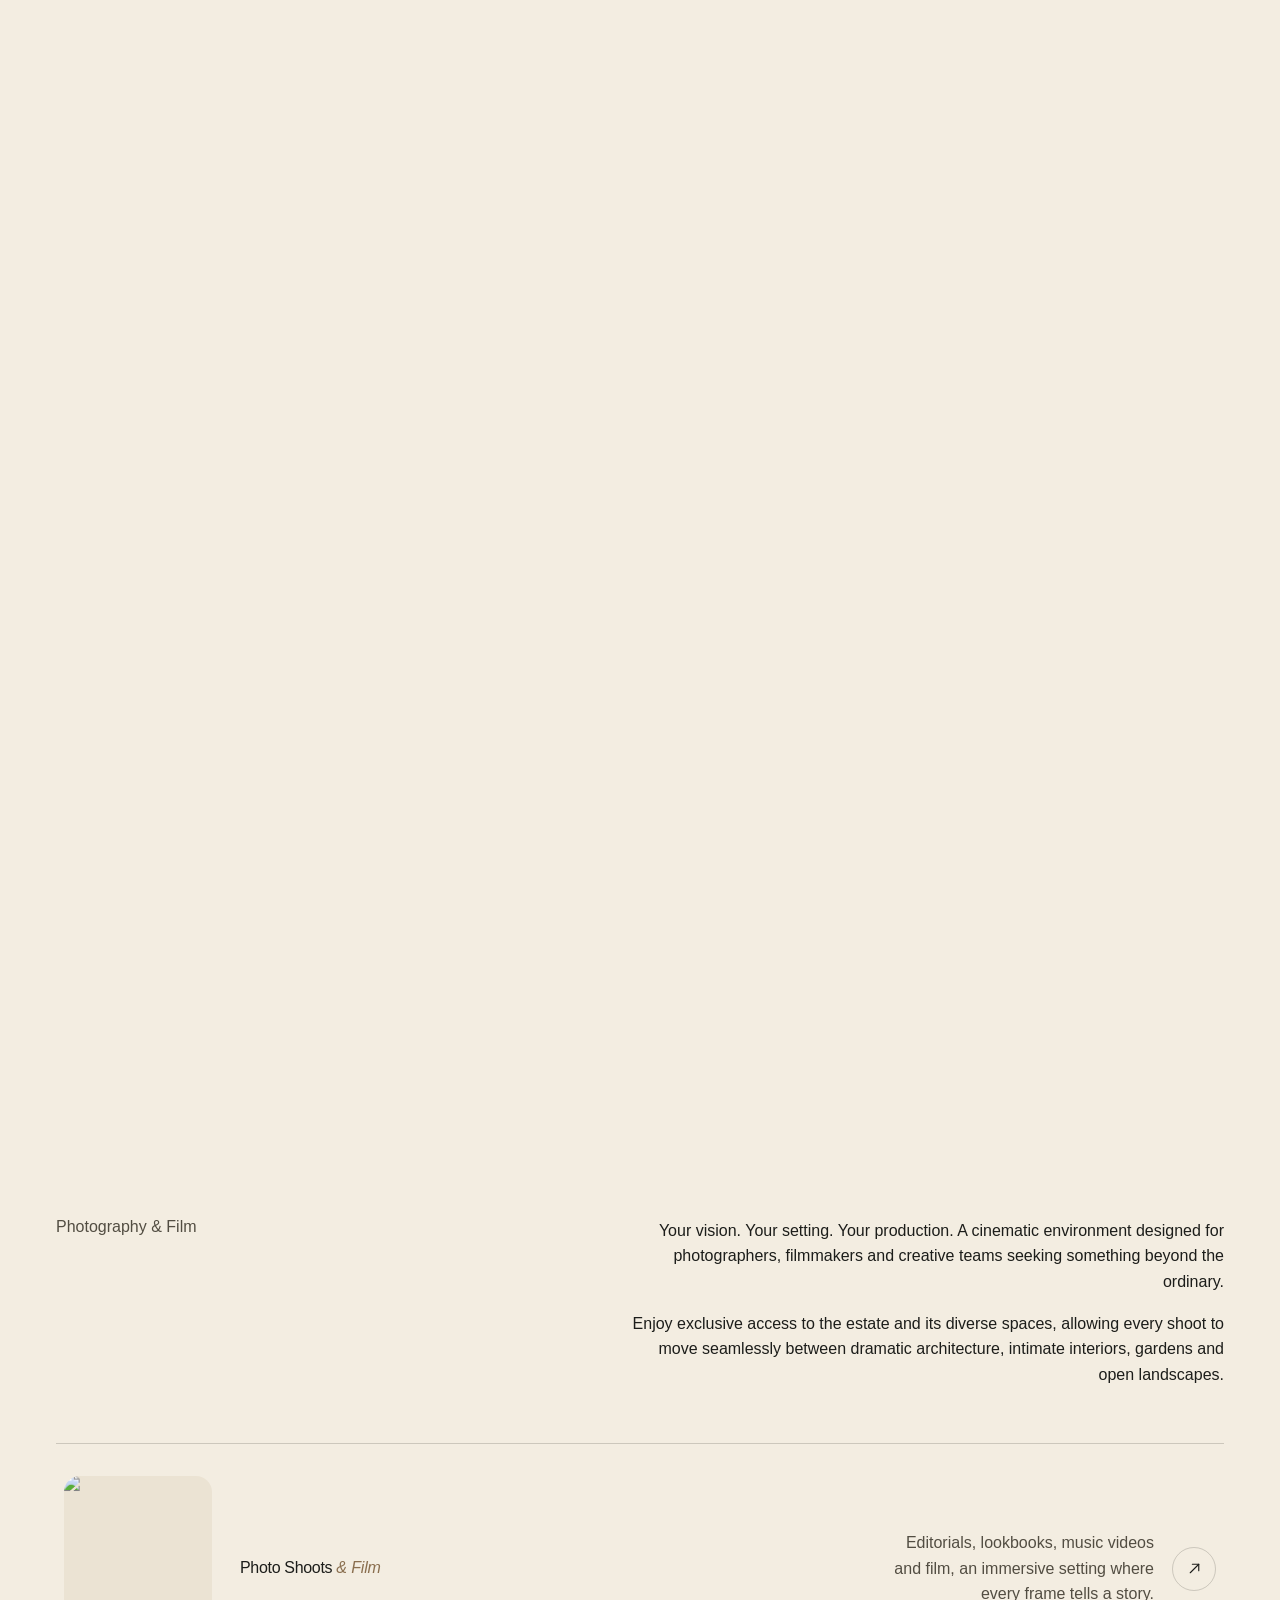
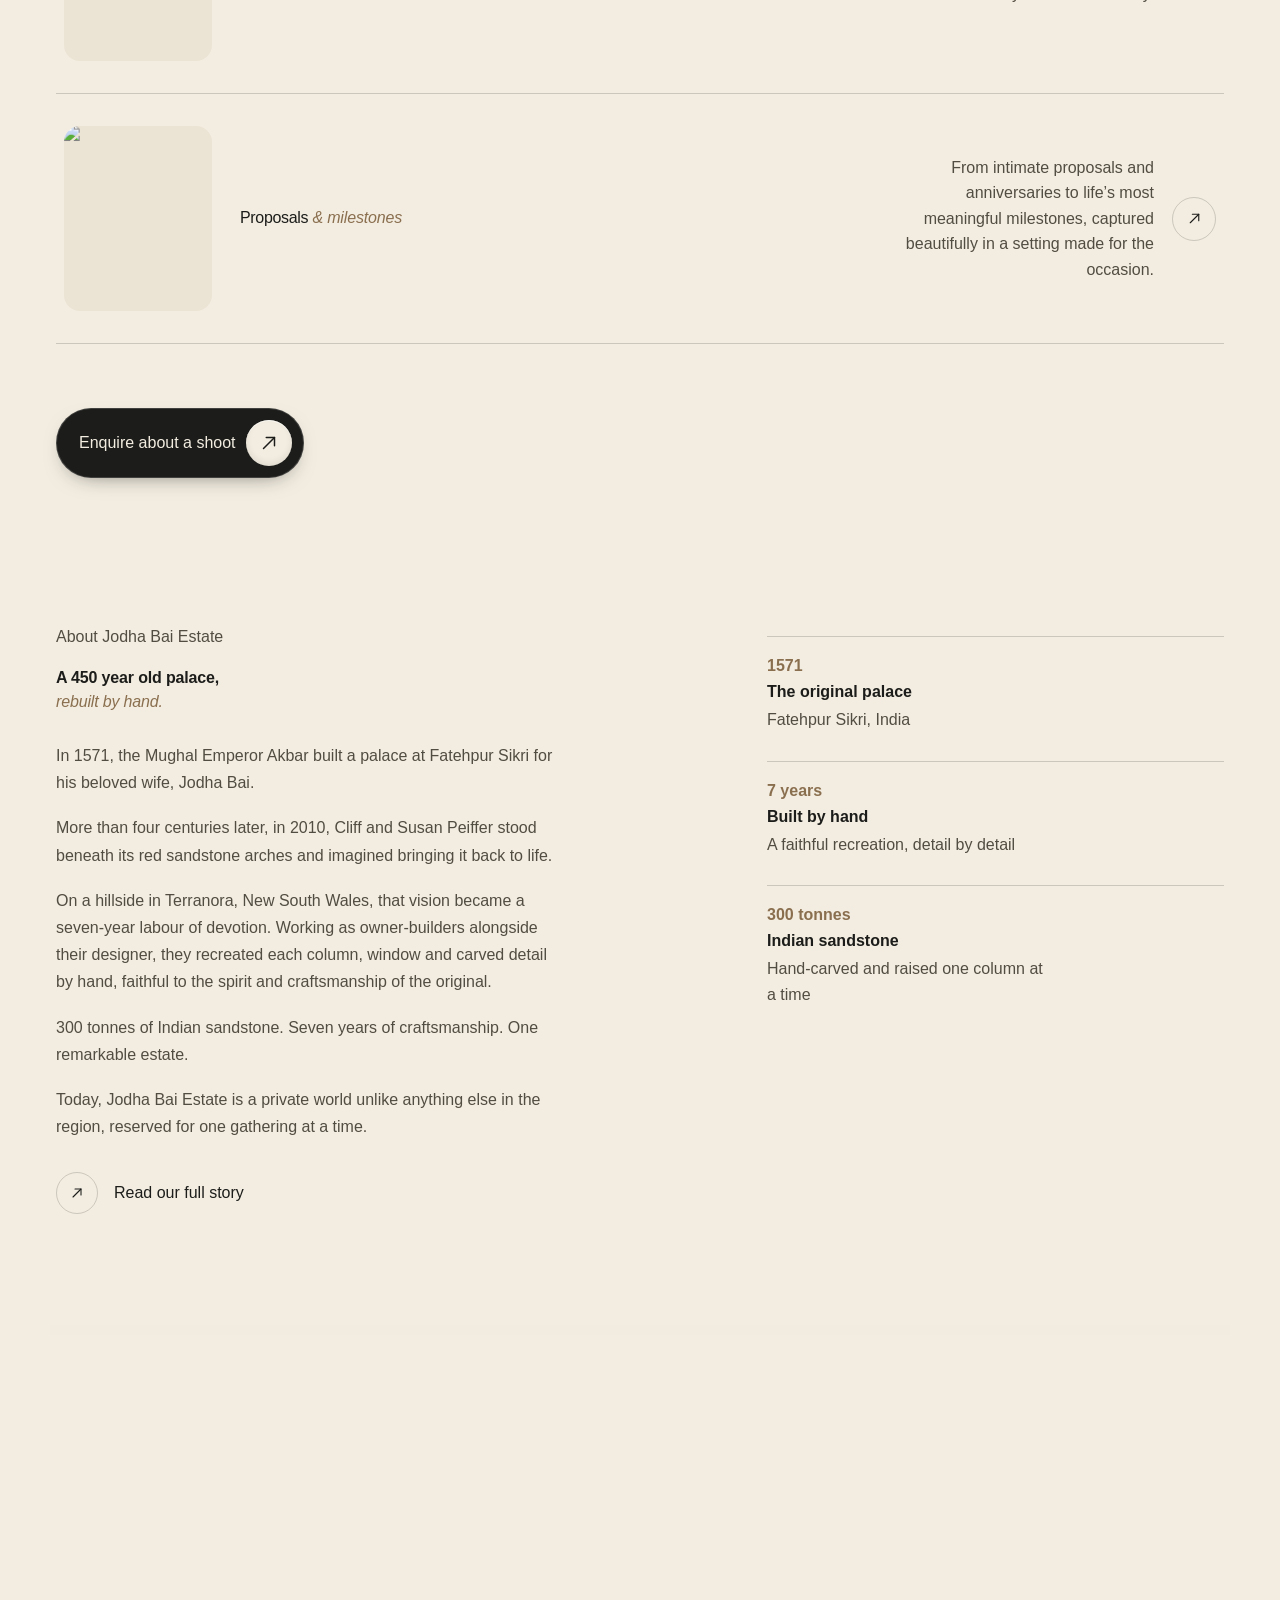
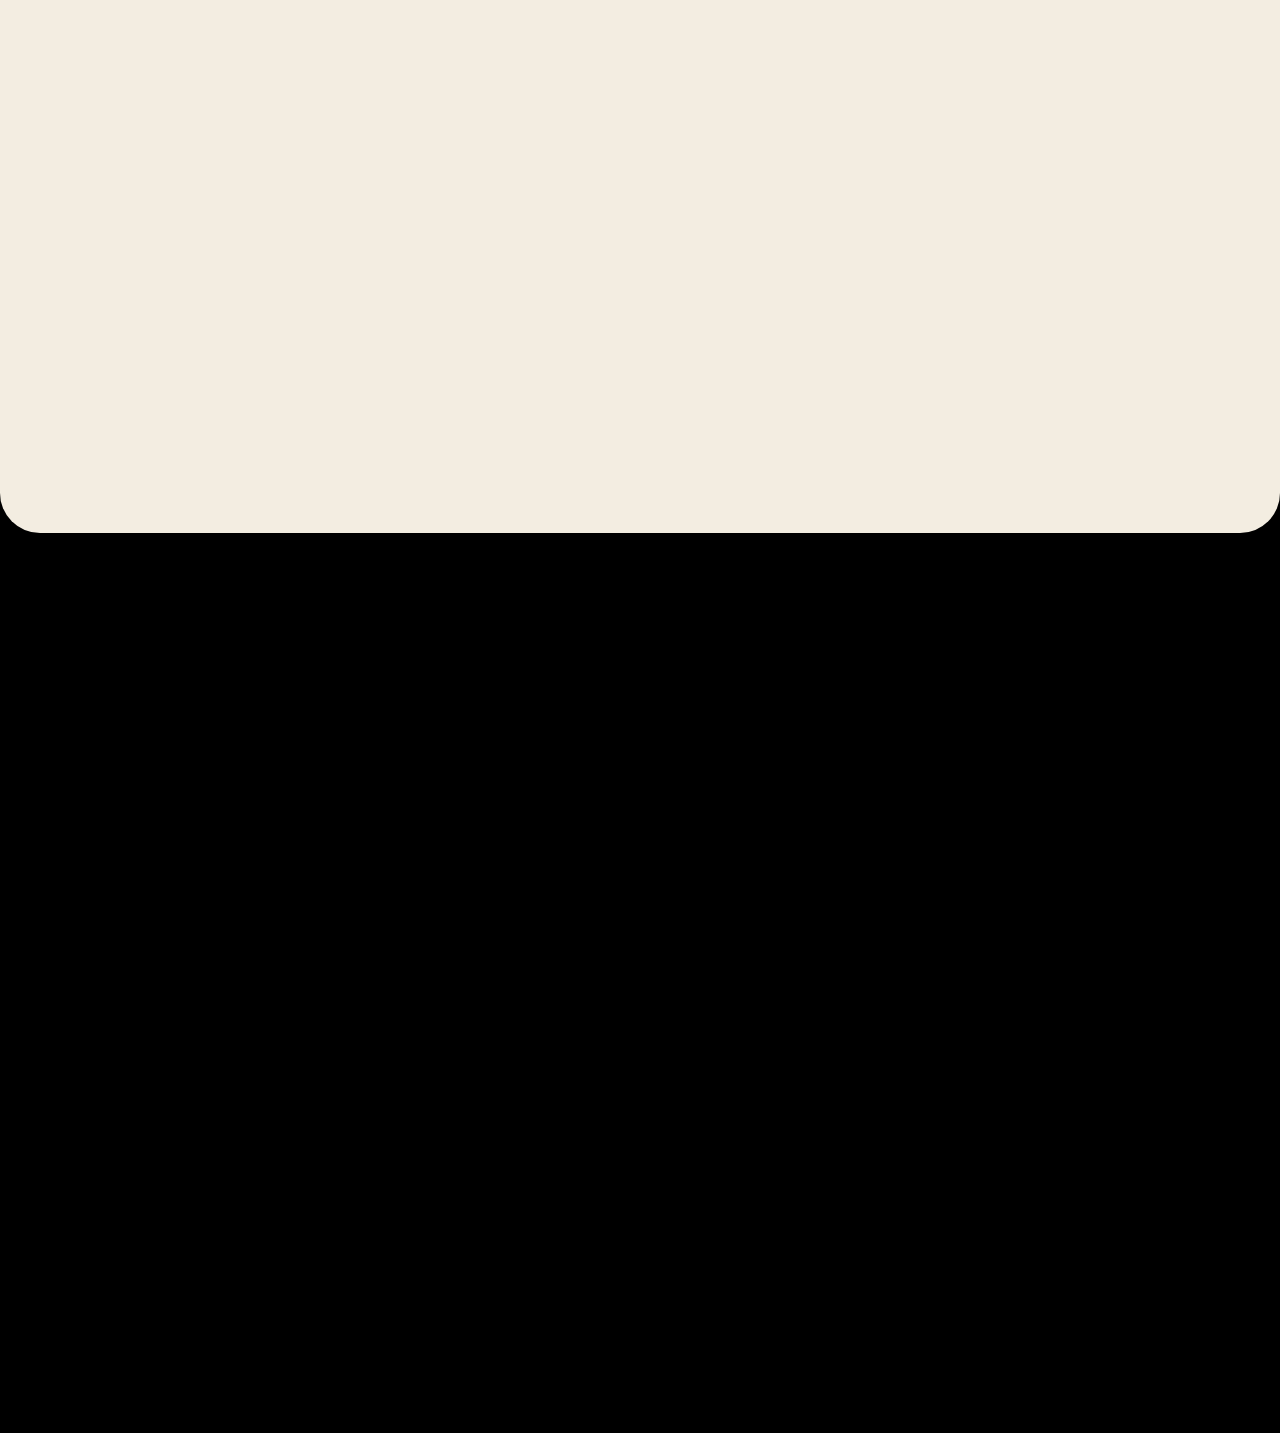
==== commit f0599eb3: "Site footer: restore contact info + social icons (not nav links or estate description) Partial resto" ====
--- a/index.html
+++ b/index.html
@@ -122,20 +122,6 @@
         <li><a href="/pages/contact/" class="menu-link"><span class="menu-text">Contact</span></a></li>
       </ol>
 
-      <div class="menu-foot">
-        <div class="menu-foot__col">
-          <span class="menu-foot__label">Find us</span>
-          <p>Terranora, NSW, AU<br/>Open year round</p>
-        </div>
-        <div class="menu-foot__col">
-          <span class="menu-foot__label">Follow</span>
-          <p><a href="https://www.instagram.com/jodhabairetreat/?hl=en" target="_blank" rel="noopener noreferrer">Instagram</a><br/><a href="https://www.facebook.com/JodhaBaiRetreat/" target="_blank" rel="noopener noreferrer">Facebook</a></p>
-        </div>
-        <div class="menu-foot__col">
-          <span class="menu-foot__label">Reach out</span>
-          <p><a href="mailto:venue@jodhabaiestate.com">venue@jodhabaiestate.com</a><br/>0416 598 937</p>
-        </div>
-      </div>
     </div>
   </nav>
 
@@ -364,7 +350,7 @@
         <span class="gallery__label">Photoshoots &amp; Film</span>
       </figure>
       <figure class="gallery__frame gallery__frame--c">
-        <img src="images/mainresidence/mainresidence7.webp" srcset="images/mainresidence/mainresidence7-640w.webp 640w, images/mainresidence/mainresidence7-1200w.webp 1200w, images/mainresidence/mainresidence7.webp 2000w" sizes="(max-width: 720px) 100vw, 50vw" alt="Proposals & Milestones" loading="lazy" decoding="async" />
+        <img src="images/events/milestones-proposals.webp" srcset="images/events/milestones-proposals-640w.webp 640w, images/events/milestones-proposals-1200w.webp 1200w, images/events/milestones-proposals.webp 1333w" sizes="(max-width: 720px) 100vw, 50vw" alt="A proposal, with a ring being placed on her hand" loading="lazy" decoding="async" />
         <span class="gallery__label">Proposals &amp; Milestones</span>
       </figure>
     </div>
@@ -381,29 +367,12 @@
       </div>
 
       <div class="site-footer__cols">
-        <div class="footer-col footer-col--lede">
-          <span class="footer-col__title">The Estate</span>
-          <p class="footer-col__lede">An exclusive private estate in the Terranora highlands, available for photography, film and creative content production.</p>
-        </div>
-
-        <div class="footer-col">
-          <span class="footer-col__title">Discover</span>
-          <ul class="footer-col__list" role="list">
-            <li><a href="/pages/photography-film/">Photography, Film &amp; Creative Hire</a></li>
-            <li><a href="/pages/photoshoots/">Photoshoots</a></li>
-            <li><a href="/pages/ourlovestory/">Our Love Story</a></li>
-            <li><a href="/pages/gallery/">Gallery</a></li>
-            <li><a href="/#about">About the Estate</a></li>
-          </ul>
-        </div>
-
         <div class="footer-col">
           <span class="footer-col__title">Reach out</span>
           <ul class="footer-col__list" role="list">
             <li><a href="mailto:venue@jodhabaiestate.com">venue@jodhabaiestate.com</a></li>
             <li><a href="tel:0416598937">0416 598 937</a></li>
             <li>Terranora, NSW, AU</li>
-            <li><a href="/pages/contact/">Contact us</a></li>
           </ul>
           <ul class="footer-social" role="list" aria-label="Social media">
             <li>
@@ -424,7 +393,6 @@
             </li>
           </ul>
         </div>
-
         <div class="footer-col footer-col--accreditation">
           <div class="site-footer__accreditation">
             <img src="images/brand/atic-accredited.png" srcset="images/brand/atic-accredited.png 1x, images/brand/atic-accredited@2x.png 2x" alt="Quality Tourism Accredited Business" loading="lazy" decoding="async" />
--- a/includes/header.css
+++ b/includes/header.css
@@ -83,7 +83,6 @@
   font-style: italic;
   font-weight: 400;
   font-size: var(--body-size);
-  letter-spacing: 0.01em;
   color: var(--cream);
 }
 
@@ -110,7 +109,6 @@
   font-family: var(--sans);
   font-size: var(--body-size);
   font-weight: 500;
-  letter-spacing: 0.06em;
   cursor: pointer;
   border: 1px solid transparent;
   transition: background 0.4s var(--ease), color 0.4s var(--ease),
@@ -183,7 +181,6 @@
   font-family: var(--sans);
   font-size: var(--body-size);
   font-weight: 500;
-  letter-spacing: 0.04em;
   cursor: pointer;
   white-space: nowrap;
   text-decoration: none;
@@ -371,28 +368,6 @@
   padding-right: 18px;
 }
 
-.menu-foot {
-  font-weight: 400;
-  display: grid;
-  grid-template-columns: repeat(3, 1fr);
-  gap: 32px;
-  padding-top: 20px;
-  border-top: 1px solid rgba(243, 237, 225, 0.1);
-  font-size: var(--body-size);
-  line-height: 1.6;
-  color: rgba(243, 237, 225, 0.75);
-}
-
-.menu-foot a:hover { color: var(--cream); }
-
-.menu-foot__label {
-  display: block;
-  font-size: var(--body-size);
-  letter-spacing: 0.22em;
-  color: rgba(243, 237, 225, 0.75);
-  margin-bottom: 10px;
-}
-
 /* Stagger fade-in of menu links when overlay opens */
 .menu-overlay .menu-list li {
   opacity: 0;
@@ -409,16 +384,6 @@
 .menu-overlay.is-open .menu-list li:nth-child(4) { transition-delay: 0.42s; }
 .menu-overlay.is-open .menu-list li:nth-child(5) { transition-delay: 0.50s; }
 .menu-overlay.is-open .menu-list li:nth-child(6) { transition-delay: 0.58s; }
-
-.menu-overlay .menu-foot {
-  opacity: 0;
-  transform: translateY(20px);
-  transition: opacity 0.6s var(--ease) 0.55s, transform 0.6s var(--ease) 0.55s;
-}
-.menu-overlay.is-open .menu-foot {
-  opacity: 1;
-  transform: translateY(0);
-}
 
 body.menu-open {
   overflow: hidden;
@@ -441,9 +406,7 @@
   }
   /* On mobile the list hugs its own content instead of stretching to
      fill all remaining height, and centres in whatever vertical space
-     is left below the bar (.menu-foot is hidden on mobile — see
-     below — so the six links no longer have to share the screen with
-     it and risk needing a scroll to reach the last one). */
+     is left below the bar. */
   .menu-list {
     flex: 0 0 auto;
     gap: 0;
@@ -479,7 +442,6 @@
   .cta {
     padding: 6px 6px 6px 14px;
     gap: 8px;
-    letter-spacing: 0.05em;
   }
   .cta__icon {
     width: 28px;
@@ -496,14 +458,6 @@
   }
   .cta__icon--burger {
     gap: 4px;
-  }
-  /* Find us / Follow / Reach out is dropped from the mobile menu
-     entirely — it's the single biggest block of vertical space here,
-     it's already duplicated in the site footer on every page, and
-     removing it is what lets all six nav links fit on screen without
-     scrolling or shrinking their type. */
-  .menu-foot {
-    display: none;
   }
   .btn {
     padding: 10px 14px;
--- a/index.css
+++ b/index.css
@@ -97,7 +97,6 @@
   font-family: var(--sans);
   font-size: var(--body-size);
   font-weight: 400;
-  letter-spacing: 0.18em;
   text-shadow: 0 2px 22px rgba(0, 0, 0, 0.45);
   line-height: 1;
 }
@@ -134,8 +133,8 @@
 .intro__paragraph {
   font-family: var(--sans);
   font-weight: 400;
-  font-size: var(--body-size);
-  line-height: 1.6;
+  font-size: var(--title-size);
+  line-height: 1.5;
   letter-spacing: 0;
   color: var(--ink);
   margin: 0;
@@ -176,7 +175,7 @@
   margin-bottom: 32px;
   font-family: var(--sans);
   font-weight: 400;
-  font-size: var(--body-size);
+  font-size: var(--title-size);
   letter-spacing: 0;
   color: var(--ink);
 }
@@ -257,7 +256,6 @@
   font-family: var(--sans);
   font-size: var(--body-size);
   font-weight: 500;
-  letter-spacing: 0.32em;
   color: var(--muted);
   margin-bottom: 20px;
 }
@@ -300,7 +298,6 @@
   font-family: var(--sans);
   font-size: var(--body-size);
   font-weight: 500;
-  letter-spacing: 0.14em;
   color: var(--ink);
   text-decoration: none;
 }
@@ -355,7 +352,6 @@
   font-family: var(--sans);
   font-weight: 700;
   font-size: var(--body-size);
-  letter-spacing: 0.01em;
   color: var(--accent);
   margin-bottom: 8px;
 }
@@ -365,7 +361,6 @@
   font-family: var(--sans);
   font-size: var(--body-size);
   font-weight: 600;
-  letter-spacing: 0.01em;
   color: var(--ink);
   margin-bottom: 6px;
 }
@@ -808,7 +803,6 @@
   font-family: var(--sans);
   font-size: var(--body-size);
   font-weight: 500;
-  letter-spacing: 0.32em;
   color: var(--muted);
 }
 
@@ -1013,7 +1007,6 @@
   font-family: var(--sans);
   font-size: var(--body-size);
   font-weight: 500;
-  letter-spacing: 0.24em;
   color: var(--ink);
 }
 
@@ -1109,7 +1102,6 @@
     left: 16px;
     bottom: 32px;
     gap: 10px;
-    letter-spacing: 0.12em;
   }
   .hero__locale-dot {
     width: 8px;
@@ -1272,7 +1264,6 @@
   font-family: var(--sans);
   font-size: var(--body-size);
   font-weight: 400;
-  letter-spacing: 0.3em;
   color: rgba(243, 237, 225, 0.75);
 }
 
--- a/includes/footer.css
+++ b/includes/footer.css
@@ -26,14 +26,9 @@
   justify-content: center;
   overflow: hidden;
   /* Fixed 100vh height + overflow:hidden means any content taller than
-     the viewport gets silently clipped (this happened once already,
-     when .footer-col__lede was sized far larger than the rest of the
-     footer's text and pushed the legal row/logo out of view). Keep
-     every footer text size close to its siblings' scale so total
-     content reliably stays under 100vh -- an internal scroll was
-     tried as a safety net instead, but it fights the page's own
-     scroll (which drives this fixed footer's reveal), so it's not
-     used here. */
+     the viewport gets silently clipped -- an internal scroll was tried
+     as a safety net instead, but it fights the page's own scroll (which
+     drives this fixed footer's reveal), so it's not used here. */
   /* No pointer-events: none here — cream sections (z-index: 2) sit above the
      footer (z-index: 1) so they naturally intercept scroll and click events
      while they're in the viewport. Blocking pointer events on the footer shell
@@ -60,15 +55,17 @@
   justify-content: space-between;
   font-family: var(--sans);
   font-size: var(--body-size);
-  letter-spacing: 0.22em;
   color: rgba(255, 255, 255, 0.78);
 }
 
-/* ---- Footer link columns ---- */
+/* ---- Footer columns -- contact details + social on the left,
+   accreditation badges on the right. ---- */
 .site-footer__cols {
-  display: grid;
-  grid-template-columns: 2fr 1fr 1fr 1.4fr;
-  gap: 40px;
+  display: flex;
+  align-items: flex-start;
+  justify-content: space-between;
+  flex-wrap: wrap;
+  gap: 32px;
   width: 100%;
   padding-top: 20px;
   border-top: 1px solid rgba(255, 255, 255, 0.12);
@@ -79,19 +76,8 @@
   font-family: var(--sans);
   font-size: var(--body-size);
   font-weight: 500;
-  letter-spacing: 0.24em;
   color: rgba(255, 255, 255, 0.78);
   margin-bottom: 18px;
-}
-
-.footer-col__lede {
-  font-family: var(--serif);
-  font-weight: 400;
-  font-size: var(--body-size);
-  line-height: 1.5;
-  color: rgba(255, 255, 255, 0.92);
-  margin: 0;
-  max-width: 42ch;
 }
 
 .footer-col__list {
@@ -163,19 +149,11 @@
   transform: translateY(-2px);
 }
 
-/* ---- Accreditation badges ----
-   Lives as its own column inside .site-footer__cols (the grid
-   already had a spare 1.4fr track), stacked vertically, instead of
-   its own row below the columns -- sizing these two badges to fit
-   within the height the "Reach out" column already needs (its
-   tallest sibling, ~300px with the social icons) means they add
-   nothing to the fixed desktop footer's tight 100vh budget (see
-   .site-footer comment), unlike every previous placement tried. */
+/* ---- Accreditation badges ---- */
 .site-footer__accreditation {
   display: flex;
-  flex-direction: column;
-  align-items: flex-start;
-  gap: 16px;
+  align-items: center;
+  gap: 24px;
 }
 
 .site-footer__accreditation img {
@@ -195,7 +173,6 @@
   border-top: 1px solid rgba(255, 255, 255, 0.08);
   font-family: var(--sans);
   font-size: var(--body-size);
-  letter-spacing: 0.2em;
   color: rgba(255, 255, 255, 0.45);
 }
 
@@ -307,7 +284,6 @@
   font-family: var(--sans);
   font-size: var(--body-size);
   font-weight: 500;
-  letter-spacing: 0.1em;
   color: rgba(255, 255, 255, 0.7);
   padding: 20px 12px 18px;
   transition: color 0.25s var(--ease);
@@ -424,7 +400,6 @@
   font-family: var(--sans);
   font-weight: 600;
   font-size: var(--body-size);
-  letter-spacing: 0.14em;
   color: rgba(255, 255, 255, 0.95);
   margin: 28px 0 10px;
 }
@@ -522,7 +497,6 @@
 
   .legal-modal__tab {
     padding: 18px 12px 16px;
-    letter-spacing: 0.16em;
   }
 }
 
@@ -560,24 +534,7 @@
   }
 
   .site-footer__cols {
-    grid-template-columns: 1fr 1fr;
-    gap: 28px 32px;
     padding-top: 28px;
-  }
-
-  .footer-col--lede,
-  .footer-col--accreditation {
-    grid-column: 1 / -1;
-  }
-
-  /* No height budget to protect once the footer is static/auto-height
-     here, and the accreditation column no longer sits beside "Reach
-     out" once it wraps into its own row in this 2-column grid -- lay
-     the two badges out side by side (full width, so they have room
-     to breathe) instead of stacked in a half-width column. */
-  .site-footer__accreditation {
-    flex-direction: row;
-    justify-content: center;
   }
 
   /* Brand: JS drives translateY for the parallax — no override here */
@@ -608,40 +565,27 @@
     max-width: 100%;
   }
 
-  .site-footer__top {
-    letter-spacing: 0.18em;
-  }
-
   .site-footer__cols {
+    flex-direction: column;
+    align-items: center;
     gap: 28px 22px;
   }
 
-  .footer-col__lede {
-    max-width: 100%;
-  }
-
-  .footer-col__title {
-    margin-bottom: 12px;
-  }
-
-  .footer-col__list {
-    gap: 8px;
+  .footer-col {
+    display: flex;
+    flex-direction: column;
+    align-items: center;
+    text-align: center;
   }
 
   .footer-social {
-    margin-top: 16px;
-  }
-
-  .footer-social__link {
-    width: 36px;
-    height: 36px;
+    justify-content: center;
   }
 
   .site-footer__legal {
     flex-wrap: wrap;
     justify-content: center;
     gap: 10px;
-    letter-spacing: 0.18em;
     padding-top: 18px;
     padding-bottom: 0;
   }
